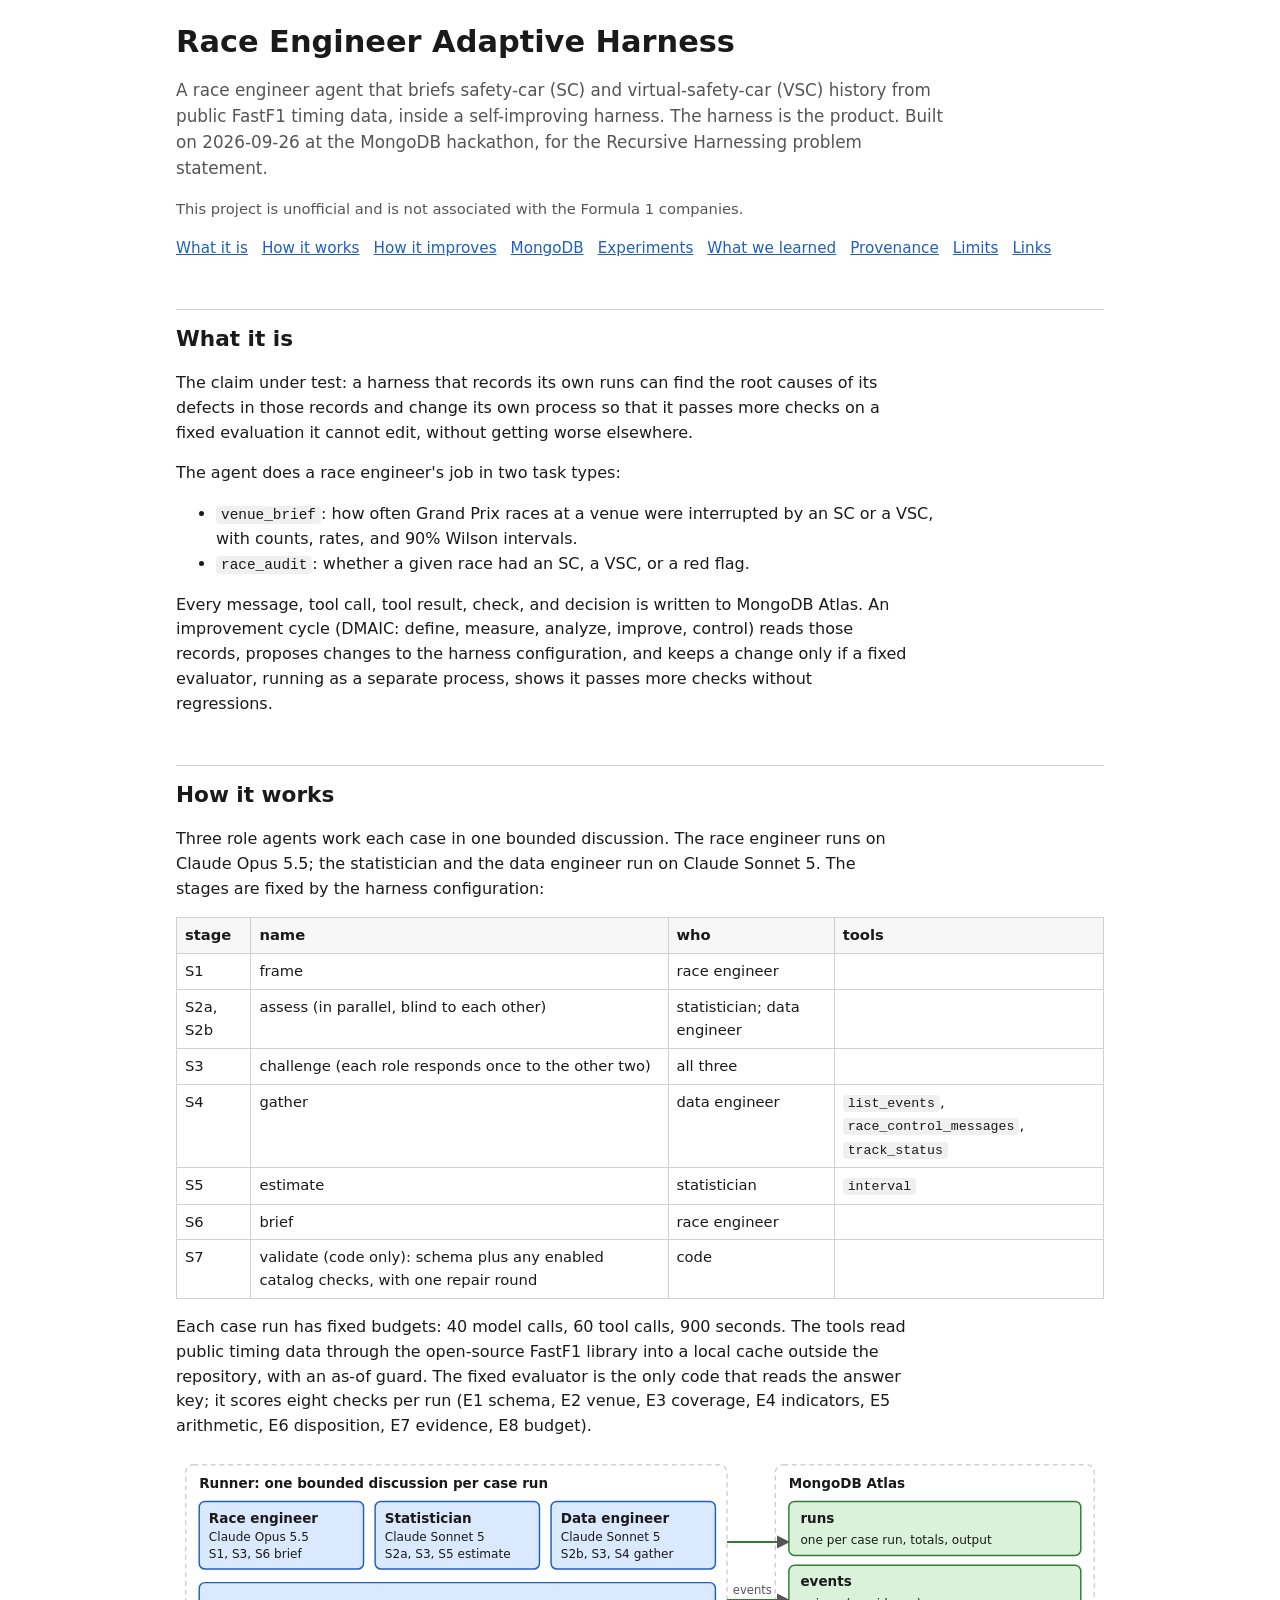
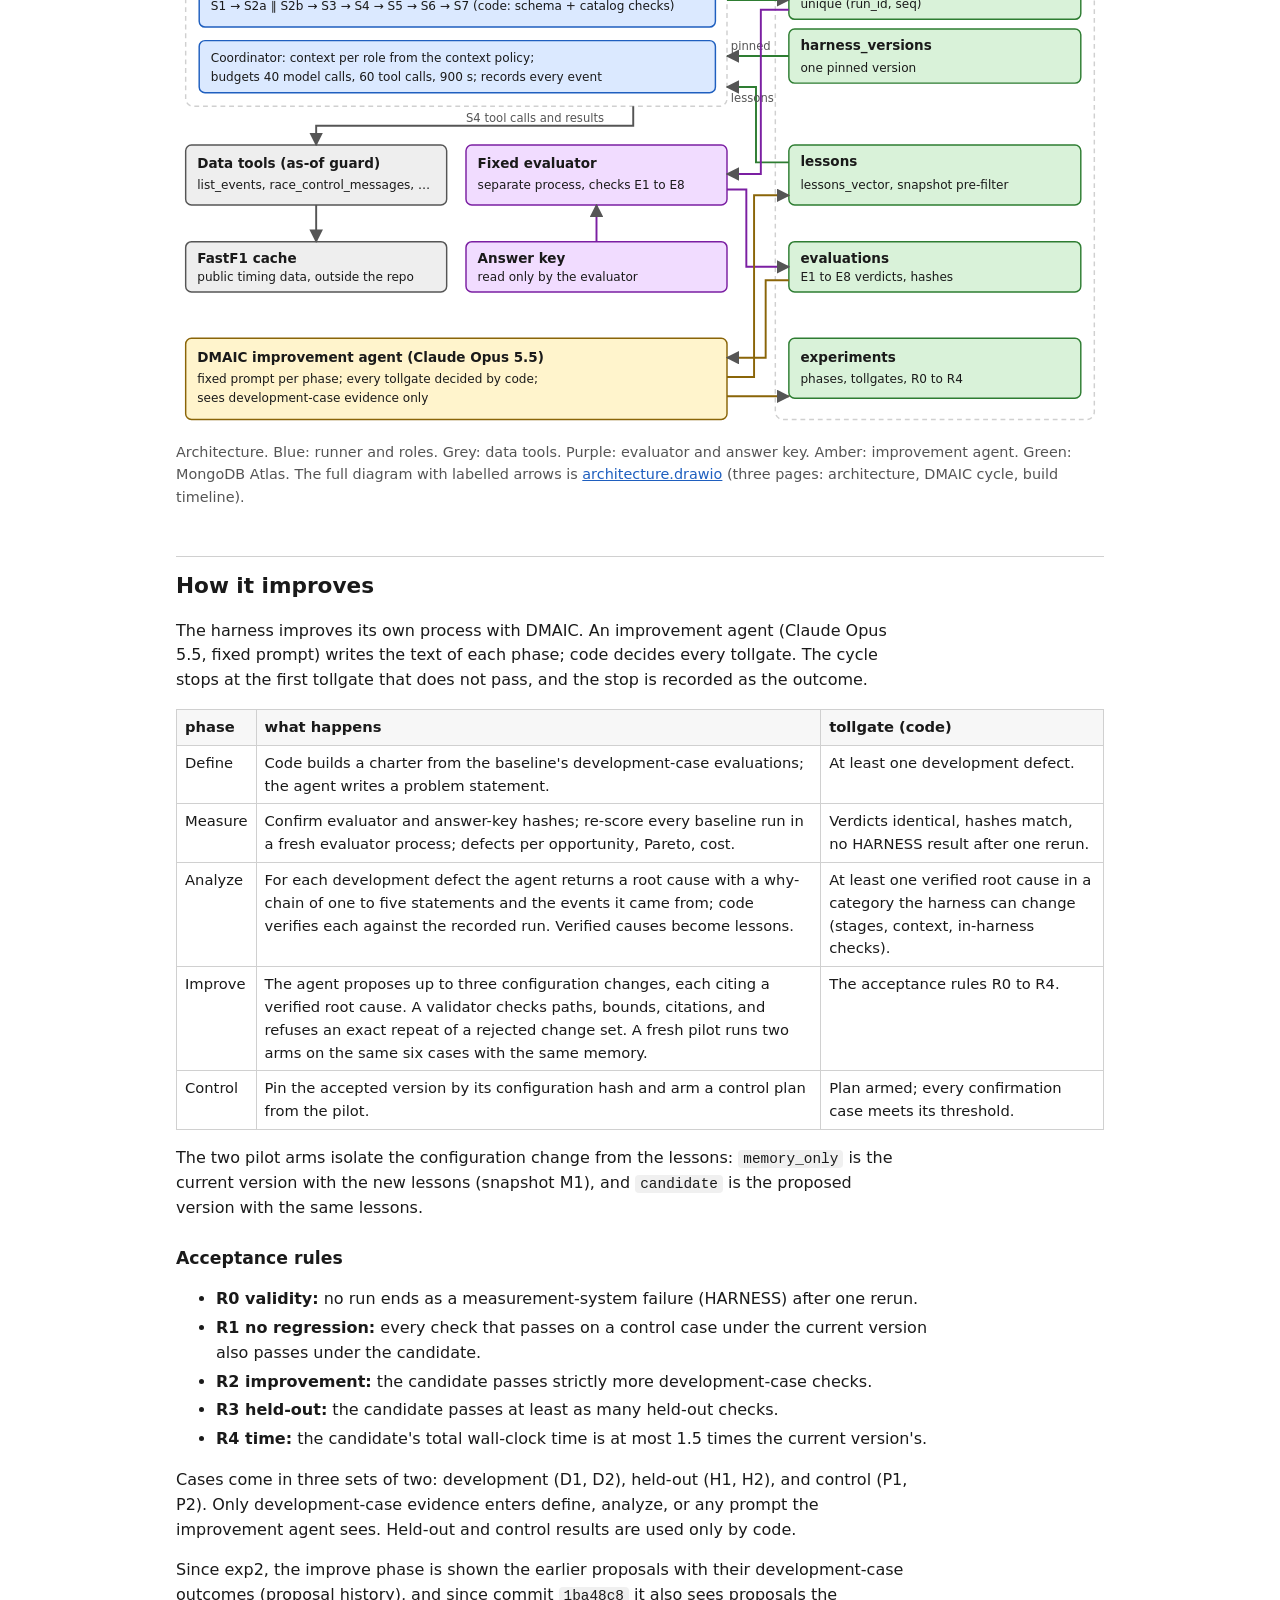
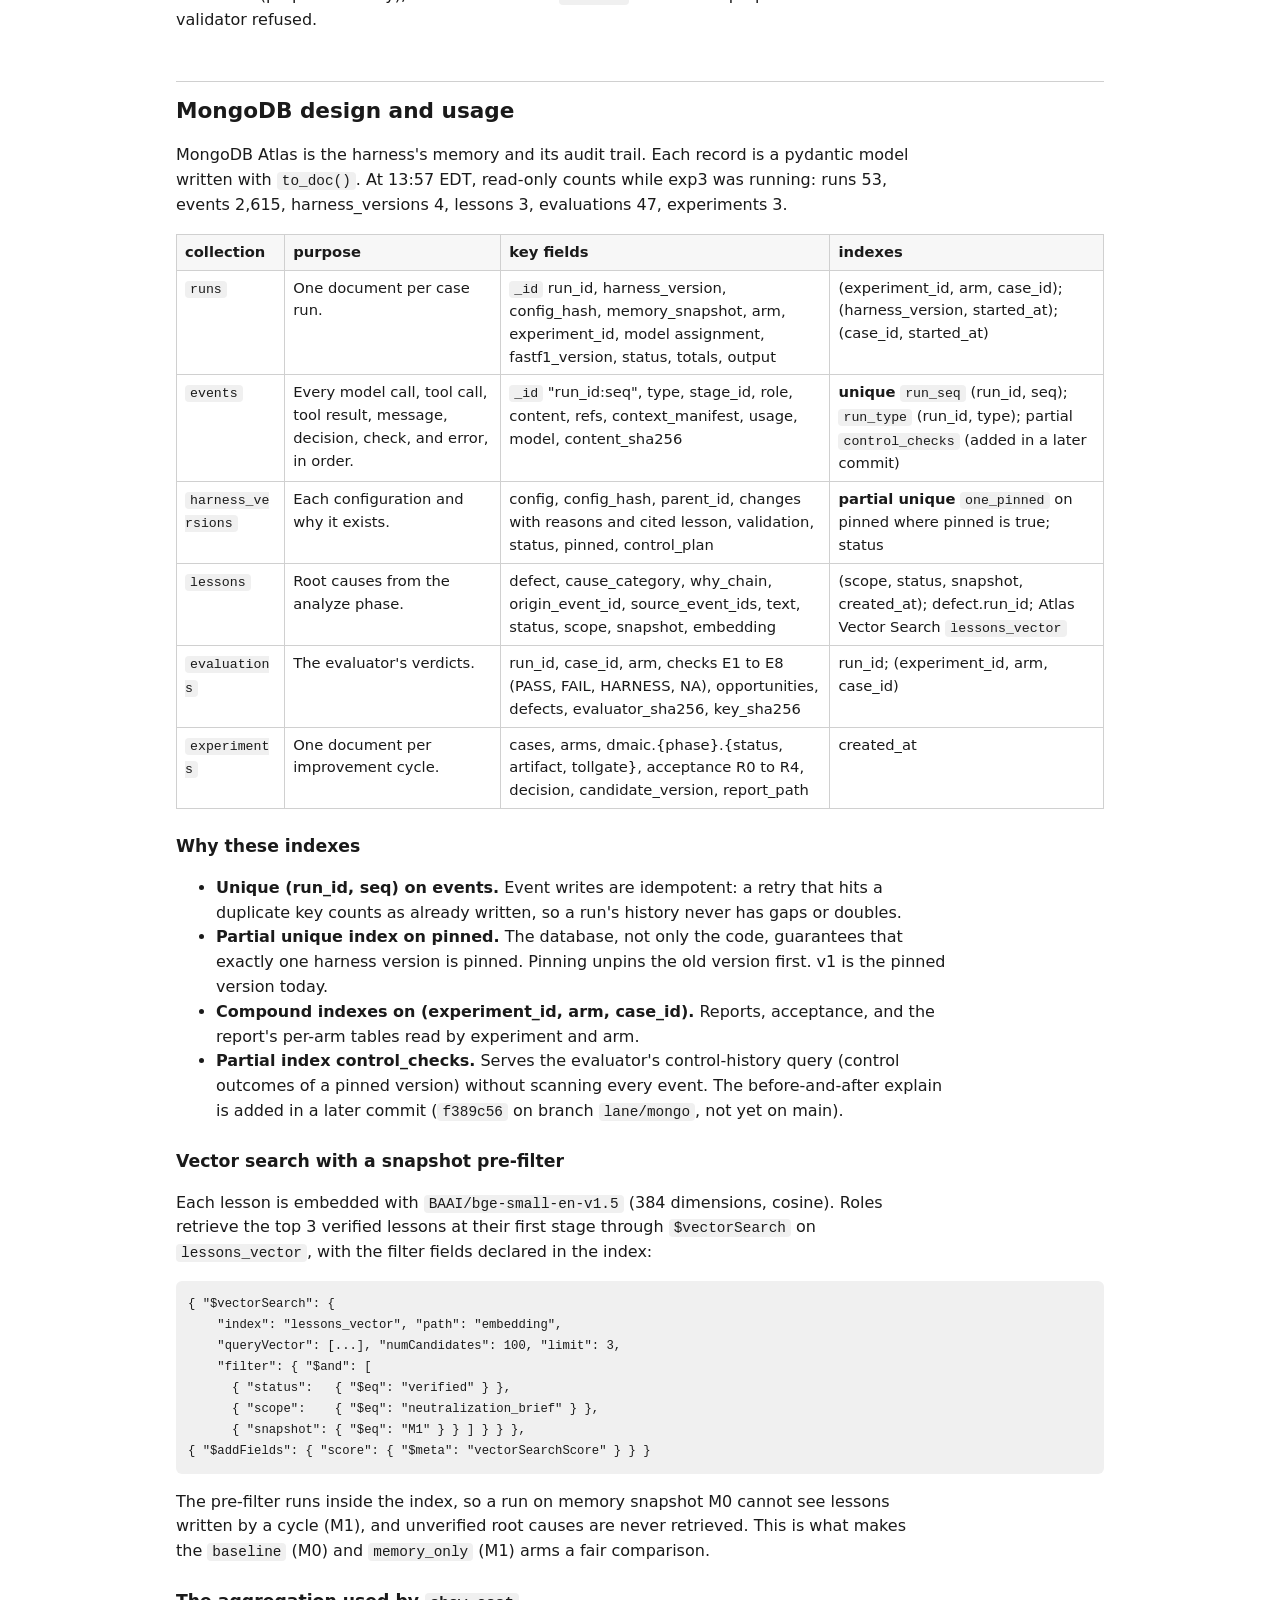
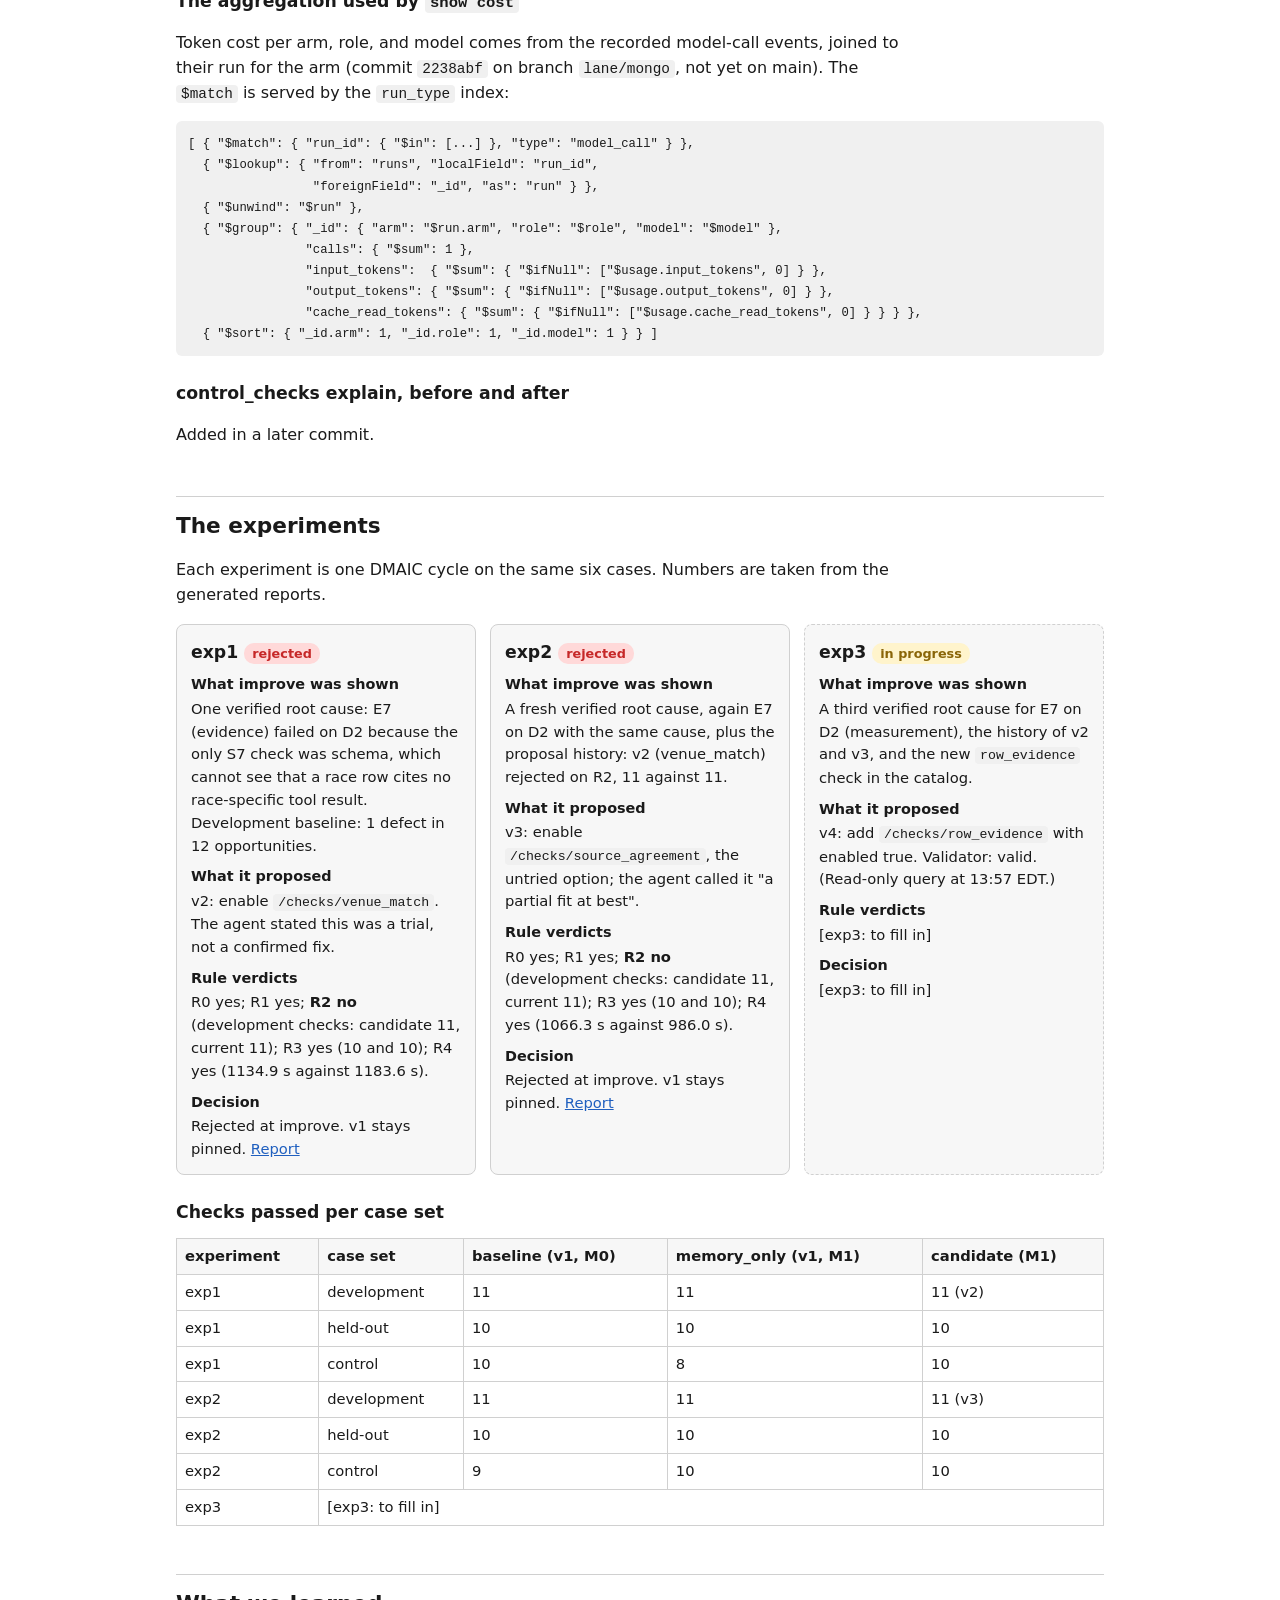
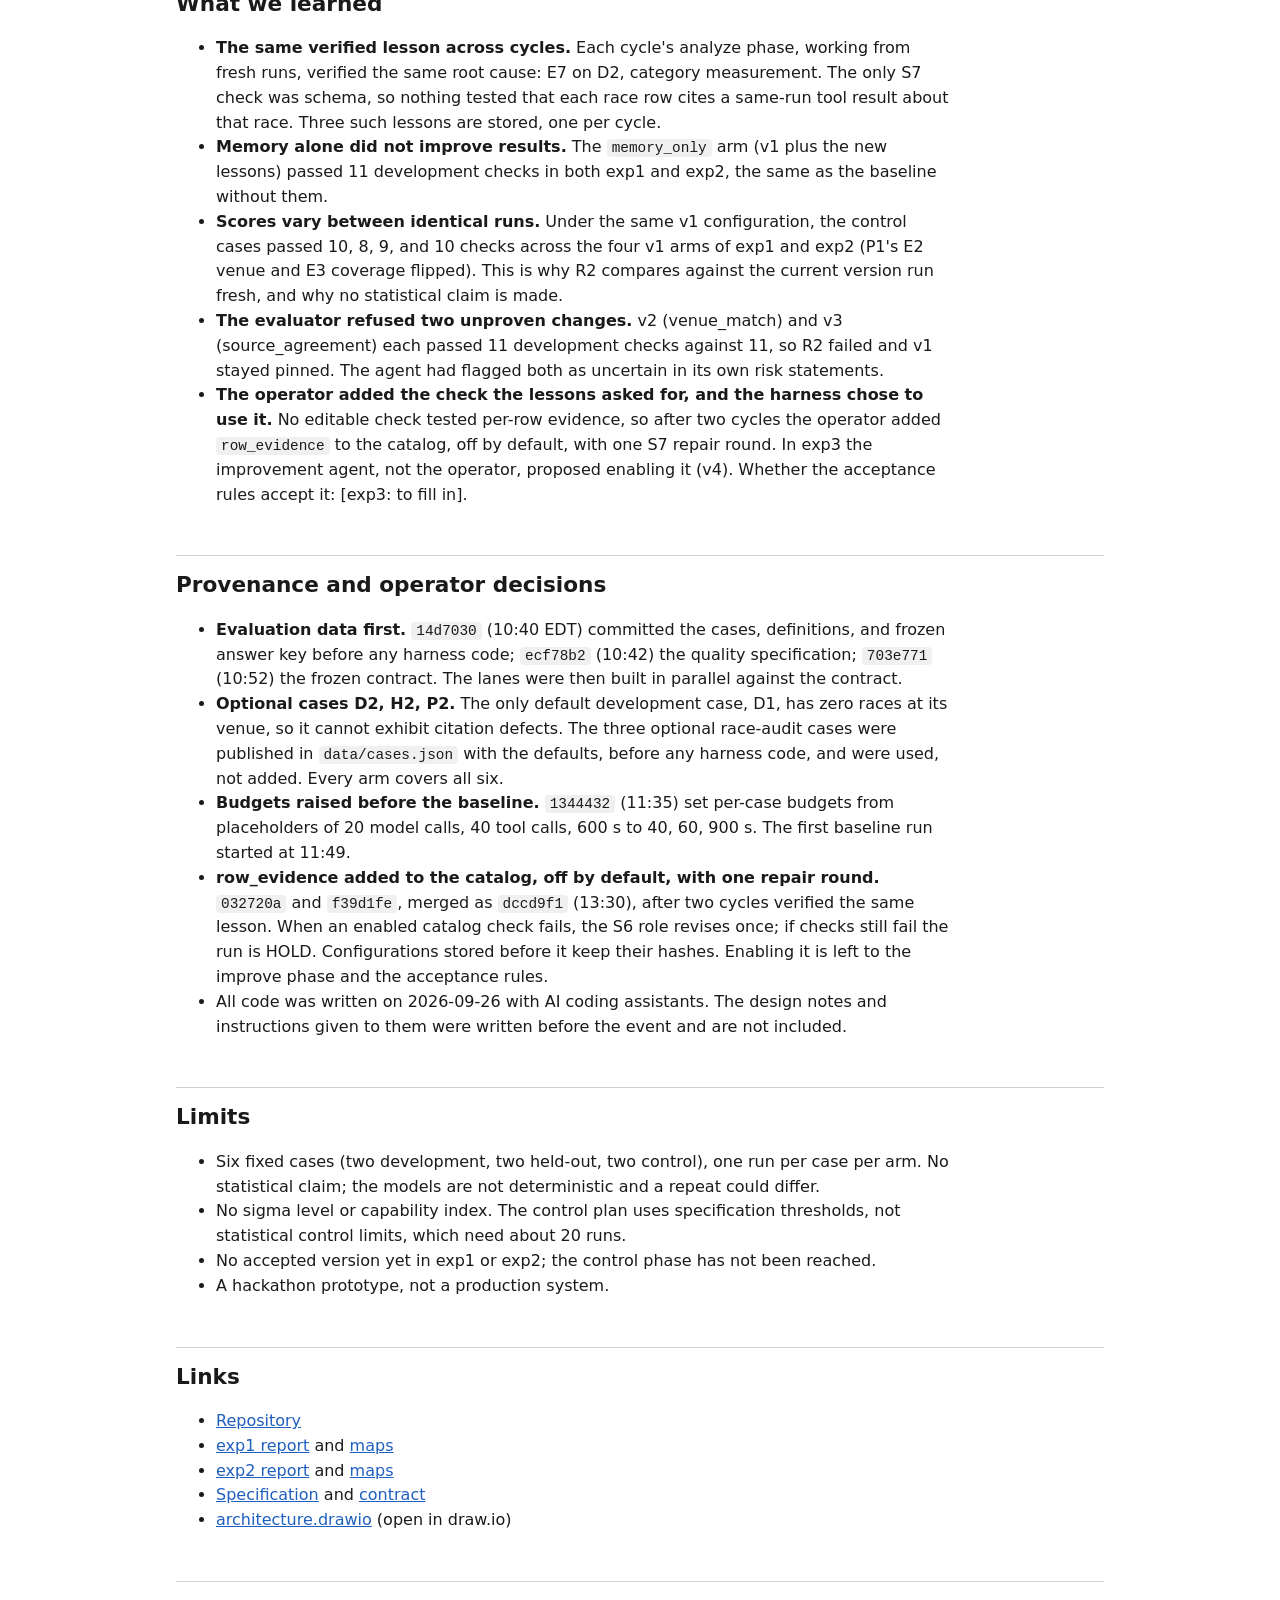
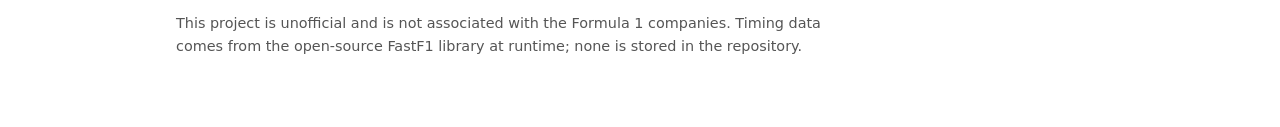
==== docs/index.html @ 889b1d9c "docs: architecture.drawio (three pages), GitHub Pages site, and how to open them Numbers on the site" ====
<!doctype html>
<html lang="en">
<head>
<meta charset="utf-8">
<meta name="viewport" content="width=device-width, initial-scale=1">
<title>Race Engineer Adaptive Harness</title>
<meta name="description" content="A race engineer agent inside a self-improving harness, with every run recorded in MongoDB Atlas. What was built on 2026-09-26.">
<style>
:root {
  --bg: #ffffff; --fg: #1a1a1a; --muted: #555555; --line: #d0d0d0; --card: #f7f7f7;
  --blue: #1f5fbf; --blue-bg: #dbe9ff; --green: #2e7d32; --green-bg: #d9f2d9;
  --purple: #7b1fa2; --purple-bg: #f1dcff; --amber: #8a6508; --amber-bg: #fff4cc;
  --red: #c62828; --red-bg: #ffd9d9; --grey-bg: #eeeeee; --code-bg: #f0f0f0;
}
@media (prefers-color-scheme: dark) {
  :root {
    --bg: #15171a; --fg: #e6e6e6; --muted: #a8a8a8; --line: #3a3d42; --card: #1e2125;
    --blue: #8fb4ff; --blue-bg: #1c2b45; --green: #7fd18a; --green-bg: #1b3320;
    --purple: #d59cf5; --purple-bg: #33203d; --amber: #f0c75e; --amber-bg: #3a3014;
    --red: #ff8a80; --red-bg: #401c1c; --grey-bg: #2a2d31; --code-bg: #24272b;
  }
}
* { box-sizing: border-box; }
body { margin: 0; background: var(--bg); color: var(--fg);
  font: 16px/1.55 system-ui, -apple-system, "Segoe UI", Roboto, sans-serif; }
main { max-width: 960px; margin: 0 auto; padding: 24px 16px 64px; }
h1 { font-size: 1.9rem; line-height: 1.2; margin: 0 0 8px; }
h2 { font-size: 1.35rem; margin: 48px 0 12px; padding-top: 12px; border-top: 1px solid var(--line); }
h3 { font-size: 1.08rem; margin: 24px 0 8px; }
p, li { max-width: 72ch; }
a { color: var(--blue); }
code { background: var(--code-bg); padding: 1px 5px; border-radius: 4px; font-size: 0.9em;
  font-family: ui-monospace, Consolas, monospace; overflow-wrap: anywhere; }
pre { background: var(--code-bg); padding: 12px; border-radius: 6px; overflow-x: auto; font-size: 0.85rem; }
pre code { background: none; padding: 0; }
.lede { color: var(--muted); font-size: 1.05rem; }
.note { font-size: 0.92rem; color: var(--muted); }
nav { display: flex; flex-wrap: wrap; gap: 6px 14px; margin: 16px 0 0; font-size: 0.95rem; }
.table-wrap { overflow-x: auto; margin: 12px 0; }
table { border-collapse: collapse; font-size: 0.92rem; min-width: 100%; }
th, td { border: 1px solid var(--line); padding: 6px 8px; text-align: left; vertical-align: top; }
th { background: var(--card); }
.cards { display: grid; grid-template-columns: repeat(auto-fit, minmax(270px, 1fr)); gap: 14px; margin: 16px 0; }
.card { background: var(--card); border: 1px solid var(--line); border-radius: 8px; padding: 14px; }
.card h3 { margin-top: 0; }
.card dl { margin: 0; }
.card dt { font-weight: 600; margin-top: 8px; font-size: 0.9rem; }
.card dd { margin: 2px 0 0; font-size: 0.92rem; }
.tag { display: inline-block; font-size: 0.8rem; font-weight: 600; padding: 1px 8px; border-radius: 10px; }
.tag.rej { background: var(--red-bg); color: var(--red); }
.tag.pend { background: var(--amber-bg); color: var(--amber); }
.placeholder { border-style: dashed; }
figure { margin: 16px 0; }
figcaption { font-size: 0.9rem; color: var(--muted); margin-top: 6px; }
svg { width: 100%; height: auto; display: block; }
svg text { fill: var(--fg); font-family: system-ui, -apple-system, "Segoe UI", sans-serif; }
svg .b { fill: var(--blue-bg); stroke: var(--blue); }
svg .g { fill: var(--green-bg); stroke: var(--green); }
svg .p { fill: var(--purple-bg); stroke: var(--purple); }
svg .a { fill: var(--amber-bg); stroke: var(--amber); }
svg .k { fill: var(--grey-bg); stroke: var(--muted); }
svg .frame { fill: none; stroke: var(--line); stroke-dasharray: 5 4; }
svg rect { stroke-width: 1.5; }
svg .ar { stroke-width: 2; fill: none; }
svg .ar.b { stroke: var(--blue); } svg .ar.g { stroke: var(--green); }
svg .ar.p { stroke: var(--purple); } svg .ar.a { stroke: var(--amber); } svg .ar.k { stroke: var(--muted); }
svg .lbl { font-size: 12px; fill: var(--muted); }
svg .t { font-size: 14px; font-weight: 600; }
svg .s { font-size: 12.5px; }
.rules li { margin: 4px 0; }
footer { margin-top: 48px; padding-top: 16px; border-top: 1px solid var(--line); font-size: 0.9rem; color: var(--muted); }
</style>
</head>
<body>
<main>

<header>
<h1>Race Engineer Adaptive Harness</h1>
<p class="lede">A race engineer agent that briefs safety-car (SC) and virtual-safety-car (VSC) history from public FastF1 timing data, inside a self-improving harness. The harness is the product. Built on 2026-09-26 at the MongoDB hackathon, for the Recursive Harnessing problem statement.</p>
<p class="note">This project is unofficial and is not associated with the Formula 1 companies.</p>
<nav>
<a href="#what">What it is</a><a href="#how">How it works</a><a href="#improve">How it improves</a>
<a href="#mongodb">MongoDB</a><a href="#experiments">Experiments</a><a href="#learned">What we learned</a>
<a href="#provenance">Provenance</a><a href="#limits">Limits</a><a href="#links">Links</a>
</nav>
</header>

<section id="what">
<h2>What it is</h2>
<p>The claim under test: a harness that records its own runs can find the root causes of its defects in those records and change its own process so that it passes more checks on a fixed evaluation it cannot edit, without getting worse elsewhere.</p>
<p>The agent does a race engineer's job in two task types:</p>
<ul>
<li><code>venue_brief</code>: how often Grand Prix races at a venue were interrupted by an SC or a VSC, with counts, rates, and 90% Wilson intervals.</li>
<li><code>race_audit</code>: whether a given race had an SC, a VSC, or a red flag.</li>
</ul>
<p>Every message, tool call, tool result, check, and decision is written to MongoDB Atlas. An improvement cycle (DMAIC: define, measure, analyze, improve, control) reads those records, proposes changes to the harness configuration, and keeps a change only if a fixed evaluator, running as a separate process, shows it passes more checks without regressions.</p>
</section>

<section id="how">
<h2>How it works</h2>
<p>Three role agents work each case in one bounded discussion. The race engineer runs on Claude Opus 5.5; the statistician and the data engineer run on Claude Sonnet 5. The stages are fixed by the harness configuration:</p>
<div class="table-wrap"><table>
<tr><th>stage</th><th>name</th><th>who</th><th>tools</th></tr>
<tr><td>S1</td><td>frame</td><td>race engineer</td><td></td></tr>
<tr><td>S2a, S2b</td><td>assess (in parallel, blind to each other)</td><td>statistician; data engineer</td><td></td></tr>
<tr><td>S3</td><td>challenge (each role responds once to the other two)</td><td>all three</td><td></td></tr>
<tr><td>S4</td><td>gather</td><td>data engineer</td><td><code>list_events</code>, <code>race_control_messages</code>, <code>track_status</code></td></tr>
<tr><td>S5</td><td>estimate</td><td>statistician</td><td><code>interval</code></td></tr>
<tr><td>S6</td><td>brief</td><td>race engineer</td><td></td></tr>
<tr><td>S7</td><td>validate (code only): schema plus any enabled catalog checks, with one repair round</td><td>code</td><td></td></tr>
</table></div>
<p>Each case run has fixed budgets: 40 model calls, 60 tool calls, 900 seconds. The tools read public timing data through the open-source FastF1 library into a local cache outside the repository, with an as-of guard. The fixed evaluator is the only code that reads the answer key; it scores eight checks per run (E1 schema, E2 venue, E3 coverage, E4 indicators, E5 arithmetic, E6 disposition, E7 evidence, E8 budget).</p>

<figure>
<svg viewBox="0 0 960 600" role="img" aria-labelledby="arch-title arch-desc">
<title id="arch-title">Architecture</title>
<desc id="arch-desc">The runner holds three roles and stages S1 to S7. The data engineer calls data tools over the FastF1 cache. The runner writes runs and events to MongoDB Atlas and reads the pinned configuration and verified lessons from it. The evaluator, a separate process, alone reads the answer key, reads outputs and events, and writes evaluations. The DMAIC improvement agent reads development-case evaluations and writes lessons, harness versions, and experiments.</desc>
<defs>
<marker id="ah" viewBox="0 0 10 10" refX="9" refY="5" markerWidth="7" markerHeight="7" orient="auto-start-reverse"><path d="M0,0 L10,5 L0,10 z" style="fill: var(--muted)"/></marker>
</defs>
<rect class="frame" x="10" y="10" width="560" height="250" rx="8"/>
<text class="t" x="24" y="34">Runner: one bounded discussion per case run</text>
<rect class="b" x="24" y="48" width="170" height="70" rx="6"/>
<text class="t" x="34" y="70">Race engineer</text><text class="s" x="34" y="89">Claude Opus 5.5</text><text class="s" x="34" y="107">S1, S3, S6 brief</text>
<rect class="b" x="206" y="48" width="170" height="70" rx="6"/>
<text class="t" x="216" y="70">Statistician</text><text class="s" x="216" y="89">Claude Sonnet 5</text><text class="s" x="216" y="107">S2a, S3, S5 estimate</text>
<rect class="b" x="388" y="48" width="170" height="70" rx="6"/>
<text class="t" x="398" y="70">Data engineer</text><text class="s" x="398" y="89">Claude Sonnet 5</text><text class="s" x="398" y="107">S2b, S3, S4 gather</text>
<rect class="b" x="24" y="132" width="534" height="46" rx="6"/>
<text class="s" x="36" y="160">S1 → S2a ∥ S2b → S3 → S4 → S5 → S6 → S7 (code: schema + catalog checks)</text>
<rect class="b" x="24" y="192" width="534" height="54" rx="6"/>
<text class="s" x="36" y="214">Coordinator: context per role from the context policy;</text>
<text class="s" x="36" y="234">budgets 40 model calls, 60 tool calls, 900 s; records every event</text>

<rect class="k" x="10" y="300" width="270" height="62" rx="6"/>
<text class="t" x="22" y="324">Data tools (as-of guard)</text><text class="s" x="22" y="346">list_events, race_control_messages, …</text>
<rect class="k" x="10" y="400" width="270" height="52" rx="6"/>
<text class="t" x="22" y="422">FastF1 cache</text><text class="s" x="22" y="441">public timing data, outside the repo</text>
<path class="ar k" d="M473 260 V280 H145 V300" marker-end="url(#ah)"/>
<text class="lbl" x="300" y="276">S4 tool calls and results</text>
<path class="ar k" d="M145 362 V400" marker-end="url(#ah)"/>

<rect class="p" x="300" y="300" width="270" height="62" rx="6"/>
<text class="t" x="312" y="324">Fixed evaluator</text><text class="s" x="312" y="346">separate process, checks E1 to E8</text>
<rect class="p" x="300" y="400" width="270" height="52" rx="6"/>
<text class="t" x="312" y="422">Answer key</text><text class="s" x="312" y="441">read only by the evaluator</text>
<path class="ar p" d="M435 400 V362" marker-end="url(#ah)"/>

<rect class="a" x="10" y="500" width="560" height="84" rx="6"/>
<text class="t" x="22" y="524">DMAIC improvement agent (Claude Opus 5.5)</text>
<text class="s" x="22" y="546">fixed prompt per phase; every tollgate decided by code;</text>
<text class="s" x="22" y="566">sees development-case evidence only</text>

<rect class="frame" x="620" y="10" width="330" height="574" rx="8"/>
<text class="t" x="634" y="34">MongoDB Atlas</text>
<rect class="g" x="634" y="48" width="302" height="56" rx="6"/><text class="t" x="646" y="70">runs</text><text class="s" x="646" y="92">one per case run, totals, output</text>
<rect class="g" x="634" y="114" width="302" height="56" rx="6"/><text class="t" x="646" y="136">events</text><text class="s" x="646" y="158">unique (run_id, seq)</text>
<rect class="g" x="634" y="180" width="302" height="56" rx="6"/><text class="t" x="646" y="202">harness_versions</text><text class="s" x="646" y="224">one pinned version</text>
<rect class="g" x="634" y="300" width="302" height="62" rx="6"/><text class="t" x="646" y="322">lessons</text><text class="s" x="646" y="346">lessons_vector, snapshot pre-filter</text>
<rect class="g" x="634" y="400" width="302" height="52" rx="6"/><text class="t" x="646" y="422">evaluations</text><text class="s" x="646" y="441">E1 to E8 verdicts, hashes</text>
<rect class="g" x="634" y="500" width="302" height="62" rx="6"/><text class="t" x="646" y="524">experiments</text><text class="s" x="646" y="546">phases, tollgates, R0 to R4</text>

<path class="ar g" d="M570 90 H634" marker-end="url(#ah)"/>
<path class="ar g" d="M570 150 H634" marker-end="url(#ah)"/>
<text class="lbl" x="576" y="144">events</text>
<path class="ar g" d="M634 208 H570" marker-end="url(#ah)"/>
<text class="lbl" x="574" y="202">pinned</text>
<path class="ar g" d="M634 318 H600 V240 H570" marker-end="url(#ah)"/>
<text class="lbl" x="574" y="256">lessons</text>
<path class="ar p" d="M634 160 H605 V330 H570" marker-end="url(#ah)"/>
<path class="ar p" d="M570 346 H590 V426 H634" marker-end="url(#ah)"/>
<path class="ar a" d="M634 440 H610 V520 H570" marker-end="url(#ah)"/>
<path class="ar a" d="M570 560 H634" marker-end="url(#ah)"/>
<path class="ar a" d="M570 540 H598 V352 H634" marker-end="url(#ah)"/>
</svg>
<figcaption>Architecture. Blue: runner and roles. Grey: data tools. Purple: evaluator and answer key. Amber: improvement agent. Green: MongoDB Atlas. The full diagram with labelled arrows is <a href="architecture.drawio">architecture.drawio</a> (three pages: architecture, DMAIC cycle, build timeline).</figcaption>
</figure>
</section>

<section id="improve">
<h2>How it improves</h2>
<p>The harness improves its own process with DMAIC. An improvement agent (Claude Opus 5.5, fixed prompt) writes the text of each phase; code decides every tollgate. The cycle stops at the first tollgate that does not pass, and the stop is recorded as the outcome.</p>
<div class="table-wrap"><table>
<tr><th>phase</th><th>what happens</th><th>tollgate (code)</th></tr>
<tr><td>Define</td><td>Code builds a charter from the baseline's development-case evaluations; the agent writes a problem statement.</td><td>At least one development defect.</td></tr>
<tr><td>Measure</td><td>Confirm evaluator and answer-key hashes; re-score every baseline run in a fresh evaluator process; defects per opportunity, Pareto, cost.</td><td>Verdicts identical, hashes match, no HARNESS result after one rerun.</td></tr>
<tr><td>Analyze</td><td>For each development defect the agent returns a root cause with a why-chain of one to five statements and the events it came from; code verifies each against the recorded run. Verified causes become lessons.</td><td>At least one verified root cause in a category the harness can change (stages, context, in-harness checks).</td></tr>
<tr><td>Improve</td><td>The agent proposes up to three configuration changes, each citing a verified root cause. A validator checks paths, bounds, citations, and refuses an exact repeat of a rejected change set. A fresh pilot runs two arms on the same six cases with the same memory.</td><td>The acceptance rules R0 to R4.</td></tr>
<tr><td>Control</td><td>Pin the accepted version by its configuration hash and arm a control plan from the pilot.</td><td>Plan armed; every confirmation case meets its threshold.</td></tr>
</table></div>
<p>The two pilot arms isolate the configuration change from the lessons: <code>memory_only</code> is the current version with the new lessons (snapshot M1), and <code>candidate</code> is the proposed version with the same lessons.</p>
<h3>Acceptance rules</h3>
<ul class="rules">
<li><b>R0 validity:</b> no run ends as a measurement-system failure (HARNESS) after one rerun.</li>
<li><b>R1 no regression:</b> every check that passes on a control case under the current version also passes under the candidate.</li>
<li><b>R2 improvement:</b> the candidate passes strictly more development-case checks.</li>
<li><b>R3 held-out:</b> the candidate passes at least as many held-out checks.</li>
<li><b>R4 time:</b> the candidate's total wall-clock time is at most 1.5 times the current version's.</li>
</ul>
<p>Cases come in three sets of two: development (D1, D2), held-out (H1, H2), and control (P1, P2). Only development-case evidence enters define, analyze, or any prompt the improvement agent sees. Held-out and control results are used only by code.</p>
<p>Since exp2, the improve phase is shown the earlier proposals with their development-case outcomes (proposal history), and since commit <code>1ba48c8</code> it also sees proposals the validator refused.</p>
</section>

<section id="mongodb">
<h2>MongoDB design and usage</h2>
<p>MongoDB Atlas is the harness's memory and its audit trail. Each record is a pydantic model written with <code>to_doc()</code>. At 13:57 EDT, read-only counts while exp3 was running: runs 53, events 2,615, harness_versions 4, lessons 3, evaluations 47, experiments 3.</p>
<div class="table-wrap"><table>
<tr><th>collection</th><th>purpose</th><th>key fields</th><th>indexes</th></tr>
<tr><td><code>runs</code></td><td>One document per case run.</td><td><code>_id</code> run_id, harness_version, config_hash, memory_snapshot, arm, experiment_id, model assignment, fastf1_version, status, totals, output</td><td>(experiment_id, arm, case_id); (harness_version, started_at); (case_id, started_at)</td></tr>
<tr><td><code>events</code></td><td>Every model call, tool call, tool result, message, decision, check, and error, in order.</td><td><code>_id</code> "run_id:seq", type, stage_id, role, content, refs, context_manifest, usage, model, content_sha256</td><td><b>unique</b> <code>run_seq</code> (run_id, seq); <code>run_type</code> (run_id, type); partial <code>control_checks</code> (added in a later commit)</td></tr>
<tr><td><code>harness_versions</code></td><td>Each configuration and why it exists.</td><td>config, config_hash, parent_id, changes with reasons and cited lesson, validation, status, pinned, control_plan</td><td><b>partial unique</b> <code>one_pinned</code> on pinned where pinned is true; status</td></tr>
<tr><td><code>lessons</code></td><td>Root causes from the analyze phase.</td><td>defect, cause_category, why_chain, origin_event_id, source_event_ids, text, status, scope, snapshot, embedding</td><td>(scope, status, snapshot, created_at); defect.run_id; Atlas Vector Search <code>lessons_vector</code></td></tr>
<tr><td><code>evaluations</code></td><td>The evaluator's verdicts.</td><td>run_id, case_id, arm, checks E1 to E8 (PASS, FAIL, HARNESS, NA), opportunities, defects, evaluator_sha256, key_sha256</td><td>run_id; (experiment_id, arm, case_id)</td></tr>
<tr><td><code>experiments</code></td><td>One document per improvement cycle.</td><td>cases, arms, dmaic.{phase}.{status, artifact, tollgate}, acceptance R0 to R4, decision, candidate_version, report_path</td><td>created_at</td></tr>
</table></div>

<h3>Why these indexes</h3>
<ul>
<li><b>Unique (run_id, seq) on events.</b> Event writes are idempotent: a retry that hits a duplicate key counts as already written, so a run's history never has gaps or doubles.</li>
<li><b>Partial unique index on pinned.</b> The database, not only the code, guarantees that exactly one harness version is pinned. Pinning unpins the old version first. v1 is the pinned version today.</li>
<li><b>Compound indexes on (experiment_id, arm, case_id).</b> Reports, acceptance, and the report's per-arm tables read by experiment and arm.</li>
<li><b>Partial index control_checks.</b> Serves the evaluator's control-history query (control outcomes of a pinned version) without scanning every event. The before-and-after explain is added in a later commit (<code>f389c56</code> on branch <code>lane/mongo</code>, not yet on main).</li>
</ul>

<h3>Vector search with a snapshot pre-filter</h3>
<p>Each lesson is embedded with <code>BAAI/bge-small-en-v1.5</code> (384 dimensions, cosine). Roles retrieve the top 3 verified lessons at their first stage through <code>$vectorSearch</code> on <code>lessons_vector</code>, with the filter fields declared in the index:</p>
<pre><code>{ "$vectorSearch": {
    "index": "lessons_vector", "path": "embedding",
    "queryVector": [...], "numCandidates": 100, "limit": 3,
    "filter": { "$and": [
      { "status":   { "$eq": "verified" } },
      { "scope":    { "$eq": "neutralization_brief" } },
      { "snapshot": { "$eq": "M1" } } ] } } },
{ "$addFields": { "score": { "$meta": "vectorSearchScore" } } }</code></pre>
<p>The pre-filter runs inside the index, so a run on memory snapshot M0 cannot see lessons written by a cycle (M1), and unverified root causes are never retrieved. This is what makes the <code>baseline</code> (M0) and <code>memory_only</code> (M1) arms a fair comparison.</p>

<h3>The aggregation used by <code>show cost</code></h3>
<p>Token cost per arm, role, and model comes from the recorded model-call events, joined to their run for the arm (commit <code>2238abf</code> on branch <code>lane/mongo</code>, not yet on main). The <code>$match</code> is served by the <code>run_type</code> index:</p>
<pre><code>[ { "$match": { "run_id": { "$in": [...] }, "type": "model_call" } },
  { "$lookup": { "from": "runs", "localField": "run_id",
                 "foreignField": "_id", "as": "run" } },
  { "$unwind": "$run" },
  { "$group": { "_id": { "arm": "$run.arm", "role": "$role", "model": "$model" },
                "calls": { "$sum": 1 },
                "input_tokens":  { "$sum": { "$ifNull": ["$usage.input_tokens", 0] } },
                "output_tokens": { "$sum": { "$ifNull": ["$usage.output_tokens", 0] } },
                "cache_read_tokens": { "$sum": { "$ifNull": ["$usage.cache_read_tokens", 0] } } } },
  { "$sort": { "_id.arm": 1, "_id.role": 1, "_id.model": 1 } } ]</code></pre>

<h3>control_checks explain, before and after</h3>
<p>Added in a later commit.</p>
</section>

<section id="experiments">
<h2>The experiments</h2>
<p>Each experiment is one DMAIC cycle on the same six cases. Numbers are taken from the generated reports.</p>
<div class="cards">
<article class="card">
<h3>exp1 <span class="tag rej">rejected</span></h3>
<dl>
<dt>What improve was shown</dt>
<dd>One verified root cause: E7 (evidence) failed on D2 because the only S7 check was schema, which cannot see that a race row cites no race-specific tool result. Development baseline: 1 defect in 12 opportunities.</dd>
<dt>What it proposed</dt>
<dd>v2: enable <code>/checks/venue_match</code>. The agent stated this was a trial, not a confirmed fix.</dd>
<dt>Rule verdicts</dt>
<dd>R0 yes; R1 yes; <b>R2 no</b> (development checks: candidate 11, current 11); R3 yes (10 and 10); R4 yes (1134.9 s against 1183.6 s).</dd>
<dt>Decision</dt>
<dd>Rejected at improve. v1 stays pinned. <a href="https://github.com/TallGibbs/race-engineer-adaptive-harness/blob/main/reports/exp1.md">Report</a></dd>
</dl>
</article>
<article class="card">
<h3>exp2 <span class="tag rej">rejected</span></h3>
<dl>
<dt>What improve was shown</dt>
<dd>A fresh verified root cause, again E7 on D2 with the same cause, plus the proposal history: v2 (venue_match) rejected on R2, 11 against 11.</dd>
<dt>What it proposed</dt>
<dd>v3: enable <code>/checks/source_agreement</code>, the untried option; the agent called it "a partial fit at best".</dd>
<dt>Rule verdicts</dt>
<dd>R0 yes; R1 yes; <b>R2 no</b> (development checks: candidate 11, current 11); R3 yes (10 and 10); R4 yes (1066.3 s against 986.0 s).</dd>
<dt>Decision</dt>
<dd>Rejected at improve. v1 stays pinned. <a href="https://github.com/TallGibbs/race-engineer-adaptive-harness/blob/main/reports/exp2.md">Report</a></dd>
</dl>
</article>
<article class="card placeholder">
<h3>exp3 <span class="tag pend">in progress</span></h3>
<dl>
<dt>What improve was shown</dt>
<dd>A third verified root cause for E7 on D2 (measurement), the history of v2 and v3, and the new <code>row_evidence</code> check in the catalog.</dd>
<dt>What it proposed</dt>
<dd>v4: add <code>/checks/row_evidence</code> with enabled true. Validator: valid. (Read-only query at 13:57 EDT.)</dd>
<dt>Rule verdicts</dt>
<dd>[exp3: to fill in]</dd>
<dt>Decision</dt>
<dd>[exp3: to fill in]</dd>
</dl>
</article>
</div>

<h3>Checks passed per case set</h3>
<div class="table-wrap"><table>
<tr><th>experiment</th><th>case set</th><th>baseline (v1, M0)</th><th>memory_only (v1, M1)</th><th>candidate (M1)</th></tr>
<tr><td>exp1</td><td>development</td><td>11</td><td>11</td><td>11 (v2)</td></tr>
<tr><td>exp1</td><td>held-out</td><td>10</td><td>10</td><td>10</td></tr>
<tr><td>exp1</td><td>control</td><td>10</td><td>8</td><td>10</td></tr>
<tr><td>exp2</td><td>development</td><td>11</td><td>11</td><td>11 (v3)</td></tr>
<tr><td>exp2</td><td>held-out</td><td>10</td><td>10</td><td>10</td></tr>
<tr><td>exp2</td><td>control</td><td>9</td><td>10</td><td>10</td></tr>
<tr><td>exp3</td><td colspan="4">[exp3: to fill in]</td></tr>
</table></div>
</section>

<section id="learned">
<h2>What we learned</h2>
<ul>
<li><b>The same verified lesson across cycles.</b> Each cycle's analyze phase, working from fresh runs, verified the same root cause: E7 on D2, category measurement. The only S7 check was schema, so nothing tested that each race row cites a same-run tool result about that race. Three such lessons are stored, one per cycle.</li>
<li><b>Memory alone did not improve results.</b> The <code>memory_only</code> arm (v1 plus the new lessons) passed 11 development checks in both exp1 and exp2, the same as the baseline without them.</li>
<li><b>Scores vary between identical runs.</b> Under the same v1 configuration, the control cases passed 10, 8, 9, and 10 checks across the four v1 arms of exp1 and exp2 (P1's E2 venue and E3 coverage flipped). This is why R2 compares against the current version run fresh, and why no statistical claim is made.</li>
<li><b>The evaluator refused two unproven changes.</b> v2 (venue_match) and v3 (source_agreement) each passed 11 development checks against 11, so R2 failed and v1 stayed pinned. The agent had flagged both as uncertain in its own risk statements.</li>
<li><b>The operator added the check the lessons asked for, and the harness chose to use it.</b> No editable check tested per-row evidence, so after two cycles the operator added <code>row_evidence</code> to the catalog, off by default, with one S7 repair round. In exp3 the improvement agent, not the operator, proposed enabling it (v4). Whether the acceptance rules accept it: [exp3: to fill in].</li>
</ul>
</section>

<section id="provenance">
<h2>Provenance and operator decisions</h2>
<ul>
<li><b>Evaluation data first.</b> <code>14d7030</code> (10:40 EDT) committed the cases, definitions, and frozen answer key before any harness code; <code>ecf78b2</code> (10:42) the quality specification; <code>703e771</code> (10:52) the frozen contract. The lanes were then built in parallel against the contract.</li>
<li><b>Optional cases D2, H2, P2.</b> The only default development case, D1, has zero races at its venue, so it cannot exhibit citation defects. The three optional race-audit cases were published in <code>data/cases.json</code> with the defaults, before any harness code, and were used, not added. Every arm covers all six.</li>
<li><b>Budgets raised before the baseline.</b> <code>1344432</code> (11:35) set per-case budgets from placeholders of 20 model calls, 40 tool calls, 600 s to 40, 60, 900 s. The first baseline run started at 11:49.</li>
<li><b>row_evidence added to the catalog, off by default, with one repair round.</b> <code>032720a</code> and <code>f39d1fe</code>, merged as <code>dccd9f1</code> (13:30), after two cycles verified the same lesson. When an enabled catalog check fails, the S6 role revises once; if checks still fail the run is HOLD. Configurations stored before it keep their hashes. Enabling it is left to the improve phase and the acceptance rules.</li>
<li>All code was written on 2026-09-26 with AI coding assistants. The design notes and instructions given to them were written before the event and are not included.</li>
</ul>
</section>

<section id="limits">
<h2>Limits</h2>
<ul>
<li>Six fixed cases (two development, two held-out, two control), one run per case per arm. No statistical claim; the models are not deterministic and a repeat could differ.</li>
<li>No sigma level or capability index. The control plan uses specification thresholds, not statistical control limits, which need about 20 runs.</li>
<li>No accepted version yet in exp1 or exp2; the control phase has not been reached.</li>
<li>A hackathon prototype, not a production system.</li>
</ul>
</section>

<section id="links">
<h2>Links</h2>
<ul>
<li><a href="https://github.com/TallGibbs/race-engineer-adaptive-harness">Repository</a></li>
<li><a href="https://github.com/TallGibbs/race-engineer-adaptive-harness/blob/main/reports/exp1.md">exp1 report</a> and <a href="https://github.com/TallGibbs/race-engineer-adaptive-harness/blob/main/reports/maps.md">maps</a></li>
<li><a href="https://github.com/TallGibbs/race-engineer-adaptive-harness/blob/main/reports/exp2.md">exp2 report</a> and <a href="https://github.com/TallGibbs/race-engineer-adaptive-harness/blob/main/reports/maps_exp2.md">maps</a></li>
<li><a href="https://github.com/TallGibbs/race-engineer-adaptive-harness/blob/main/SPECIFICATION.md">Specification</a> and <a href="https://github.com/TallGibbs/race-engineer-adaptive-harness/blob/main/CONTRACT.md">contract</a></li>
<li><a href="architecture.drawio">architecture.drawio</a> (open in draw.io)</li>
</ul>
</section>

<footer>
<p>This project is unofficial and is not associated with the Formula 1 companies. Timing data comes from the open-source FastF1 library at runtime; none is stored in the repository.</p>
</footer>
</main>
<!--
NUMBERS AND SOURCES (every number on this page)
Build date 2026-09-26; times EDT ............ git log (commit dates, -0400)
3 roles; Opus 5.5 / Sonnet 5 per role ........ reports/exp1.md "Split by the model that answered" (claude-opus-5-5, claude-sonnet-5); README.md
Stages S1 to S7 ............................. CONTRACT.md section A
Budgets 40 model calls, 60 tool calls, 900 s  CONTRACT.md section A; commit 1344432
Placeholder budgets 20, 40, 600 s ........... git show 1344432 (configs/v1.json diff and message)
8 checks E1 to E8 ........................... SPECIFICATION.md
90% Wilson interval ("wilson_90") ........... CONTRACT.md section D
Up to 3 changes (change_cap 3) .............. CONTRACT.md sections A and J
R4 1.5 times ................................ SPECIFICATION.md
Why-chain 1 to 5 statements ................. CONTRACT.md section J
6 cases, 2 per set .......................... README.md; reports/exp1.md
Top 3 lessons (k 3) ......................... CONTRACT.md section A (context_policy lessons k 3)
384 dimensions, BAAI/bge-small-en-v1.5 ...... adaptive_harness/store/embeddings.py
numCandidates 100 (max(100, 20*k)), limit 3 . adaptive_harness/store/mongo.py vector_search_pipeline
Collection counts runs 53, events 2,615, harness_versions 4, lessons 3, evaluations 47, experiments 3
  ........................................... read-only count_documents, 2026-09-26 13:57 EDT
3 lessons, all E7 on D2, measurement ........ read-only find on lessons (ids lesson:exp1/2/3:...:E7); exp3 cause_category from same query
exp3 improve history [v2, v3] ... read-only find on experiments exp3 dmaic.improve.artifact.history, 13:58 EDT
v4 change add /checks/row_evidence enabled true, validation valid, status candidate
  ........................................... read-only find on harness_versions, 13:57 EDT
exp1: 1 defect in 12 dev opportunities ...... reports/exp1.md Define charter
exp1: R2 candidate 11 vs current 11; R3 10 vs 10; R4 1134.9 vs 1183.6 s ... reports/exp1.md Acceptance rules
exp1 checks passed per set 11/11/11, 10/10/10, 10/8/10 ... reports/exp1.md "Checks passed per case set"
exp2: R2 11 vs 11; R3 10 vs 10; R4 1066.3 vs 986.0 s ... reports/exp2.md Acceptance rules
exp2 checks passed per set 11/11/11, 10/10/10, 9/10/10 ... reports/exp2.md "Checks passed per case set"
Control checks 10, 8, 9, 10 across v1 arms .. reports/exp1.md (baseline 10, memory_only 8), reports/exp2.md (baseline 9, memory_only 10)
"a partial fit at best" (v3 quote) .......... reports/exp2.md Improve rationale
First baseline run 11:49 EDT ................ reports/exp1.md run id D1-20260926T154911 (UTC 15:49)
Commit hashes and times 14d7030 10:40, ecf78b2 10:42, 703e771 10:52, 1344432 11:35, 1ba48c8, 032720a, f39d1fe, dccd9f1 13:30
  ........................................... git log main
2238abf, f389c56 (lane/mongo, not on main) .. git log lane/mongo
exp3 rule verdicts and decision ............. not yet available (reports/exp3.md absent): placeholders
-->
</body>
</html>
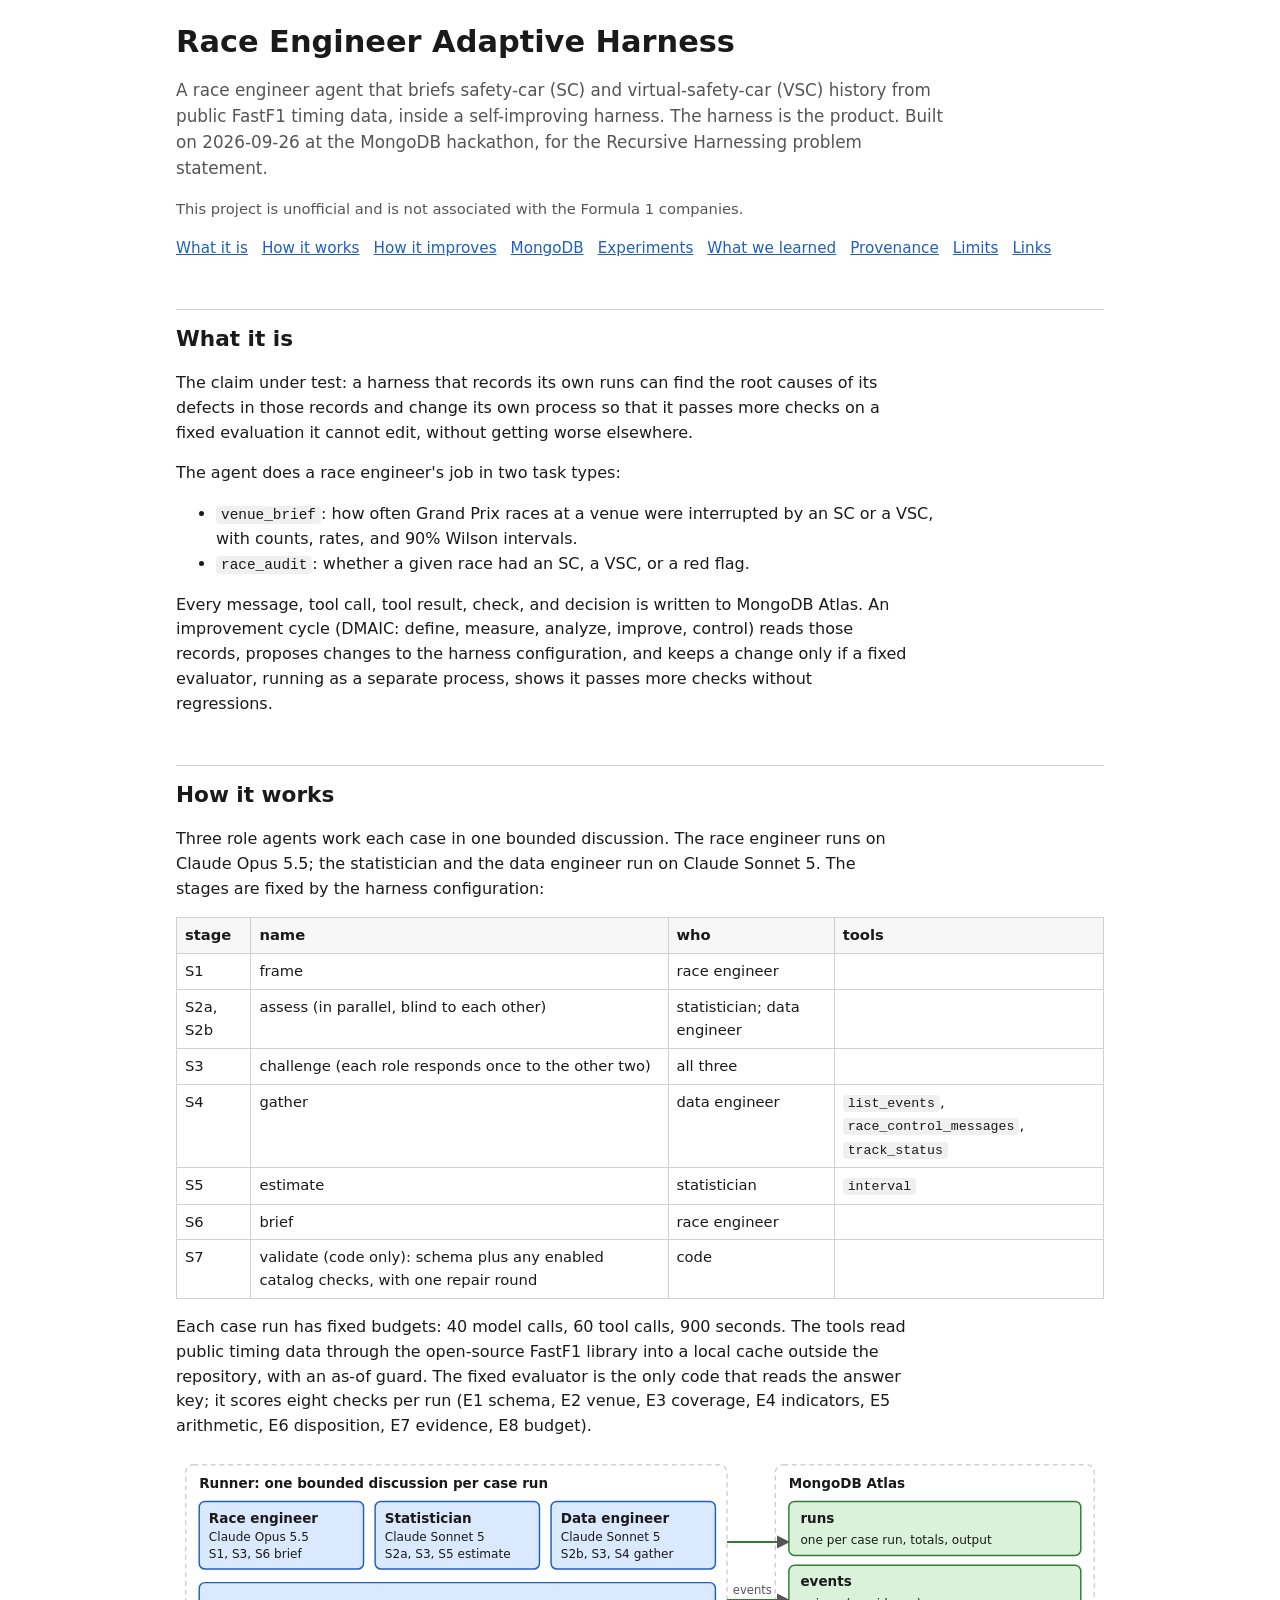
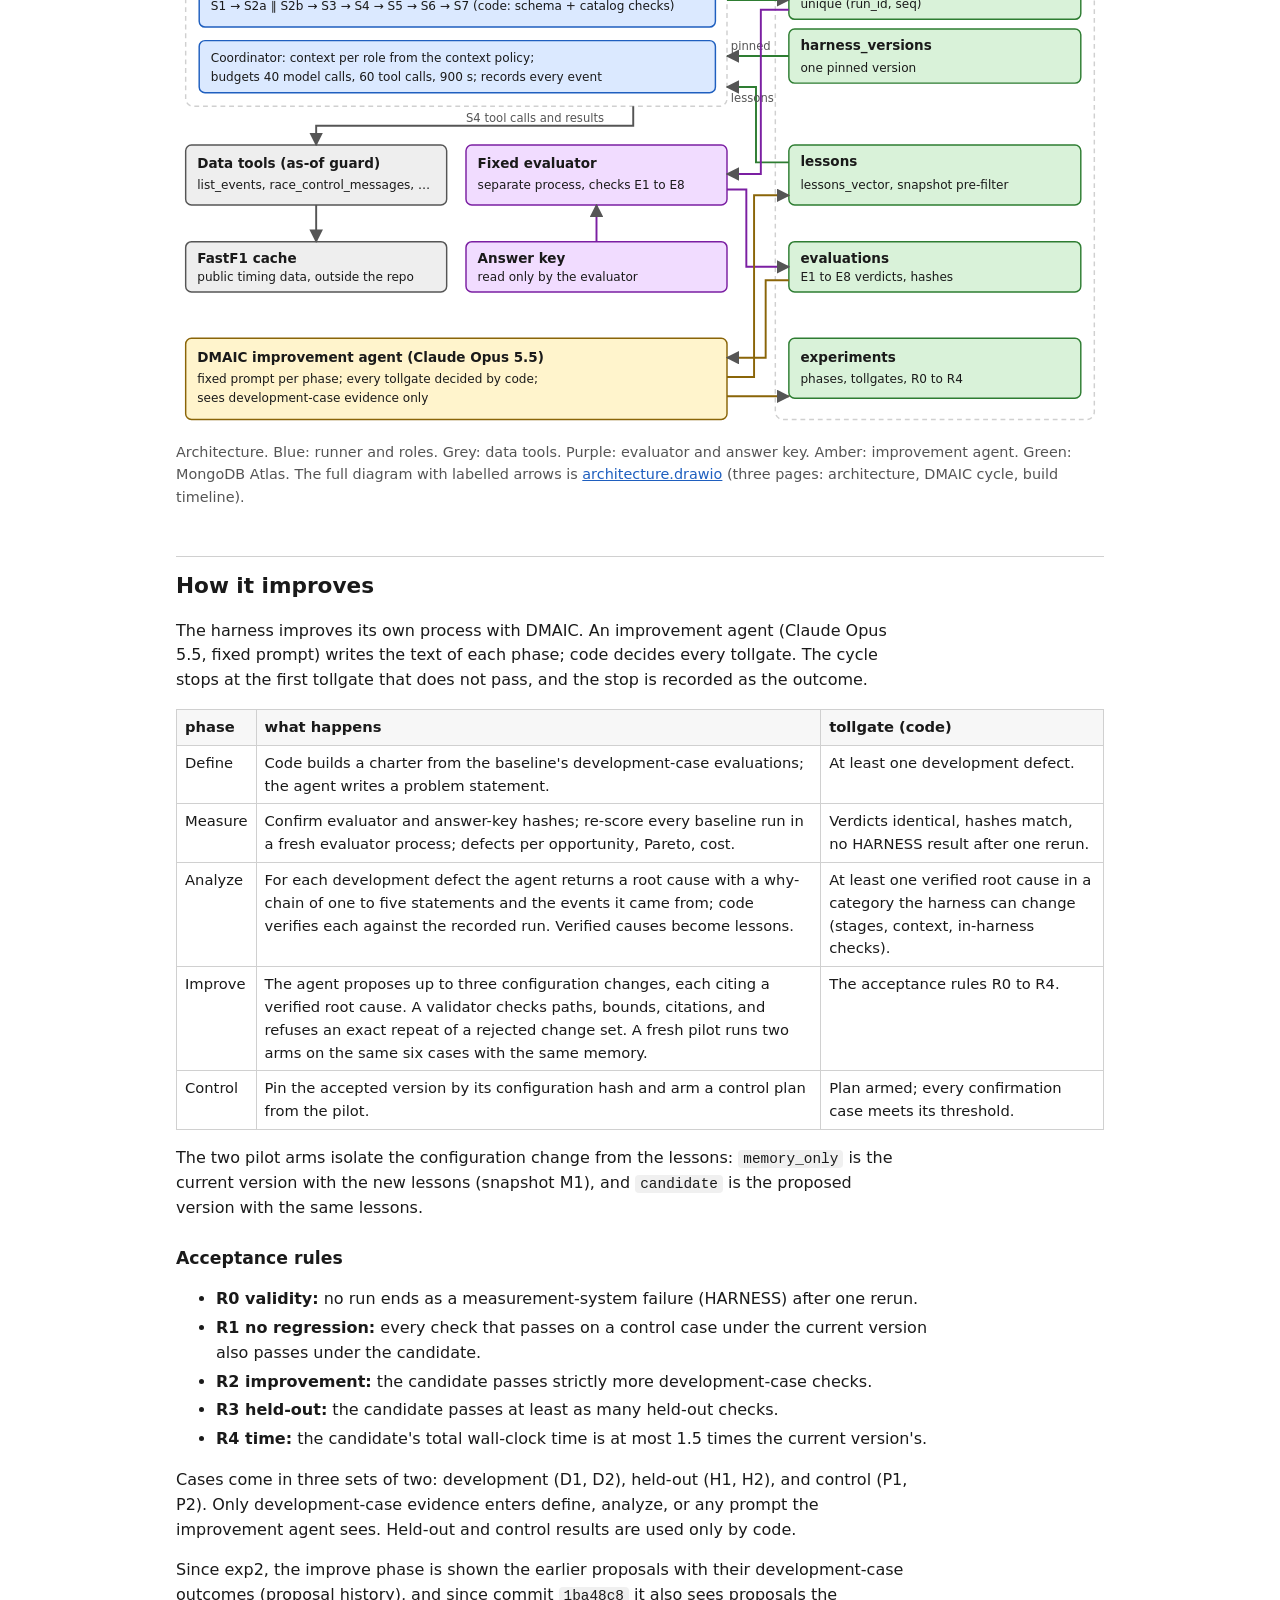
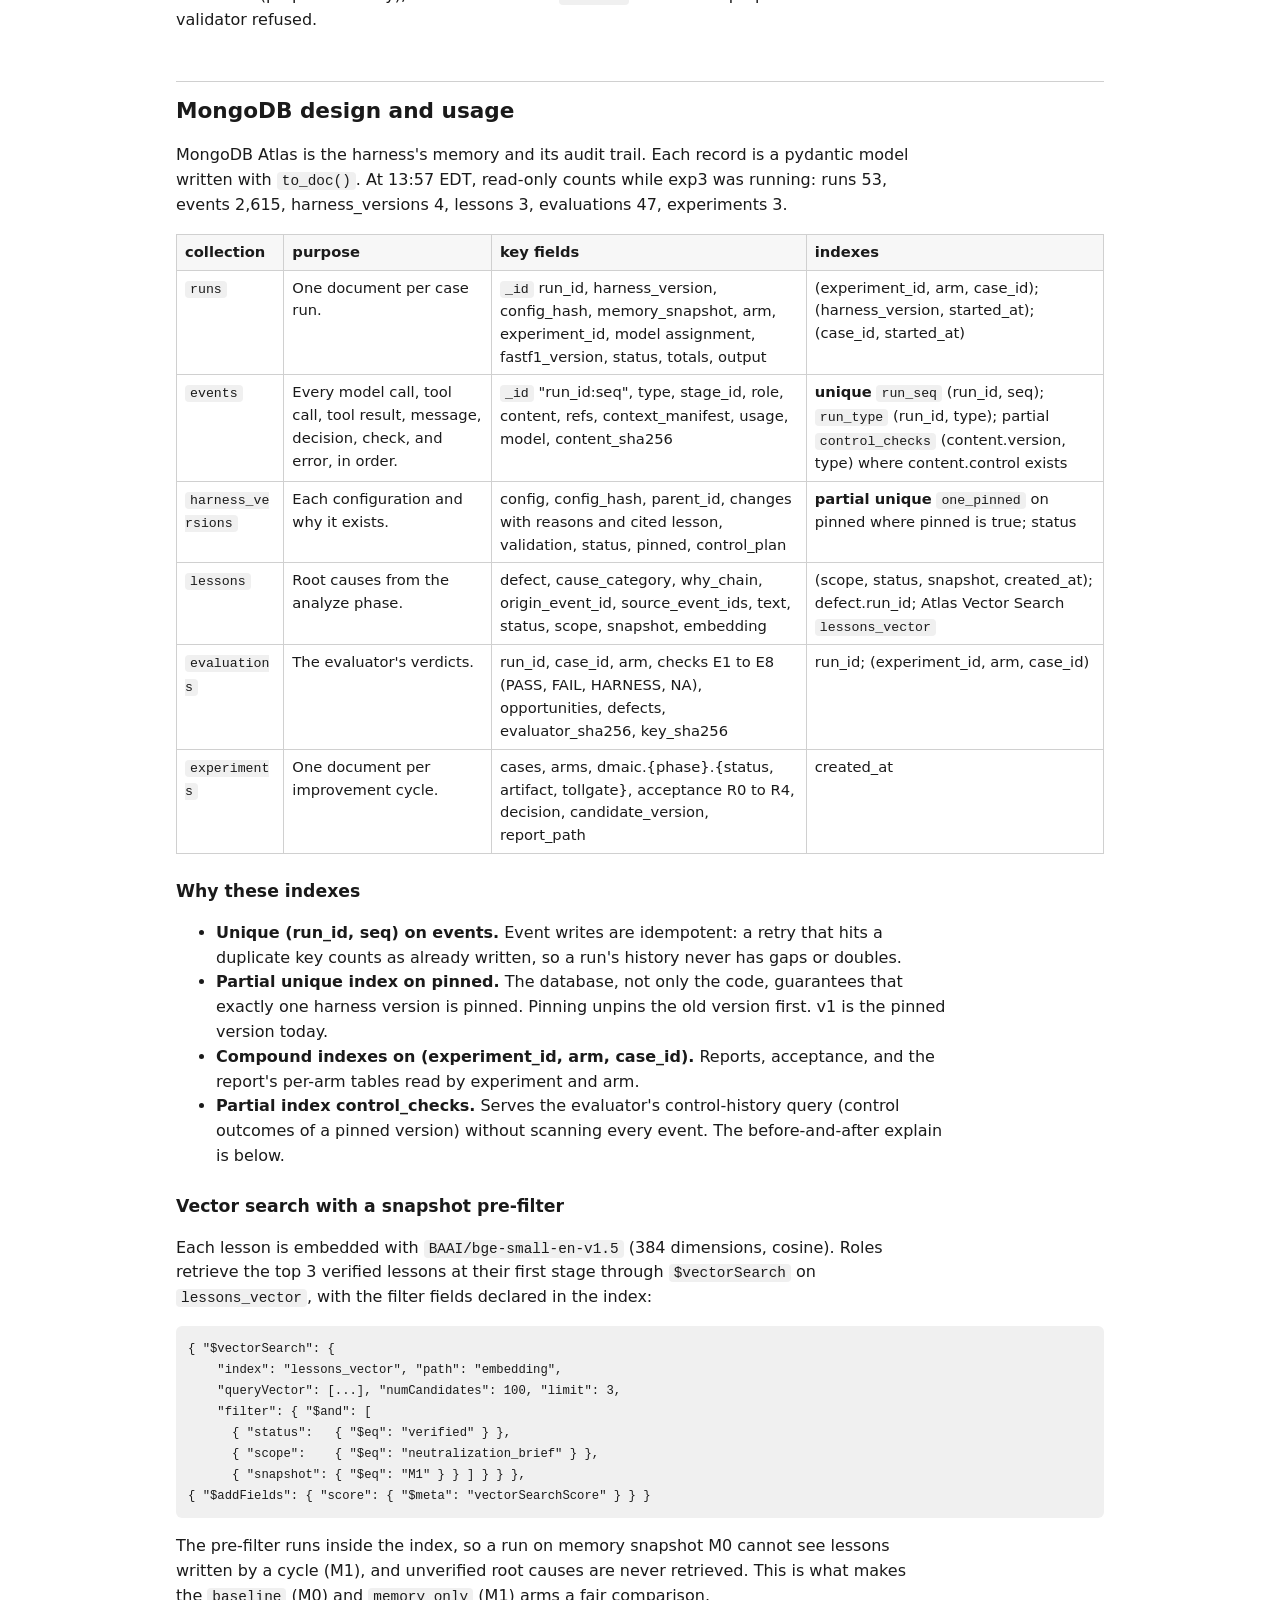
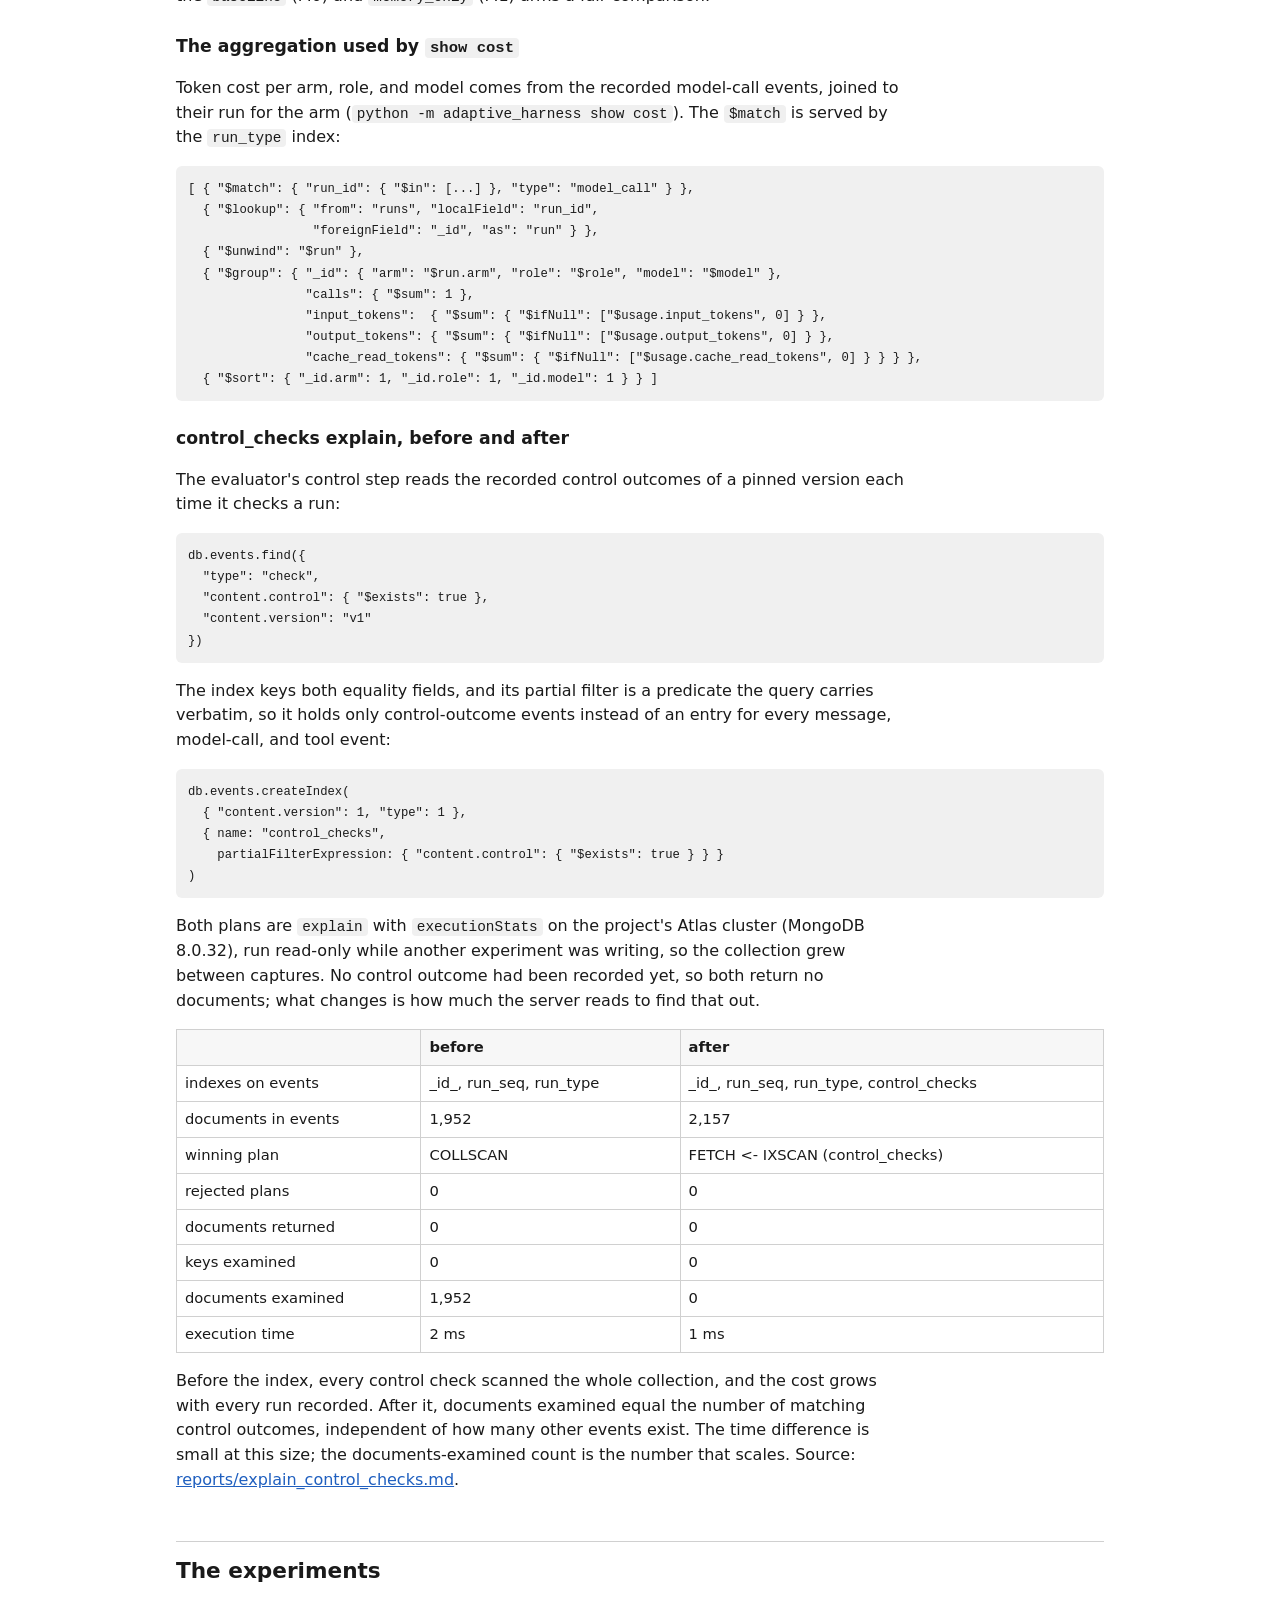
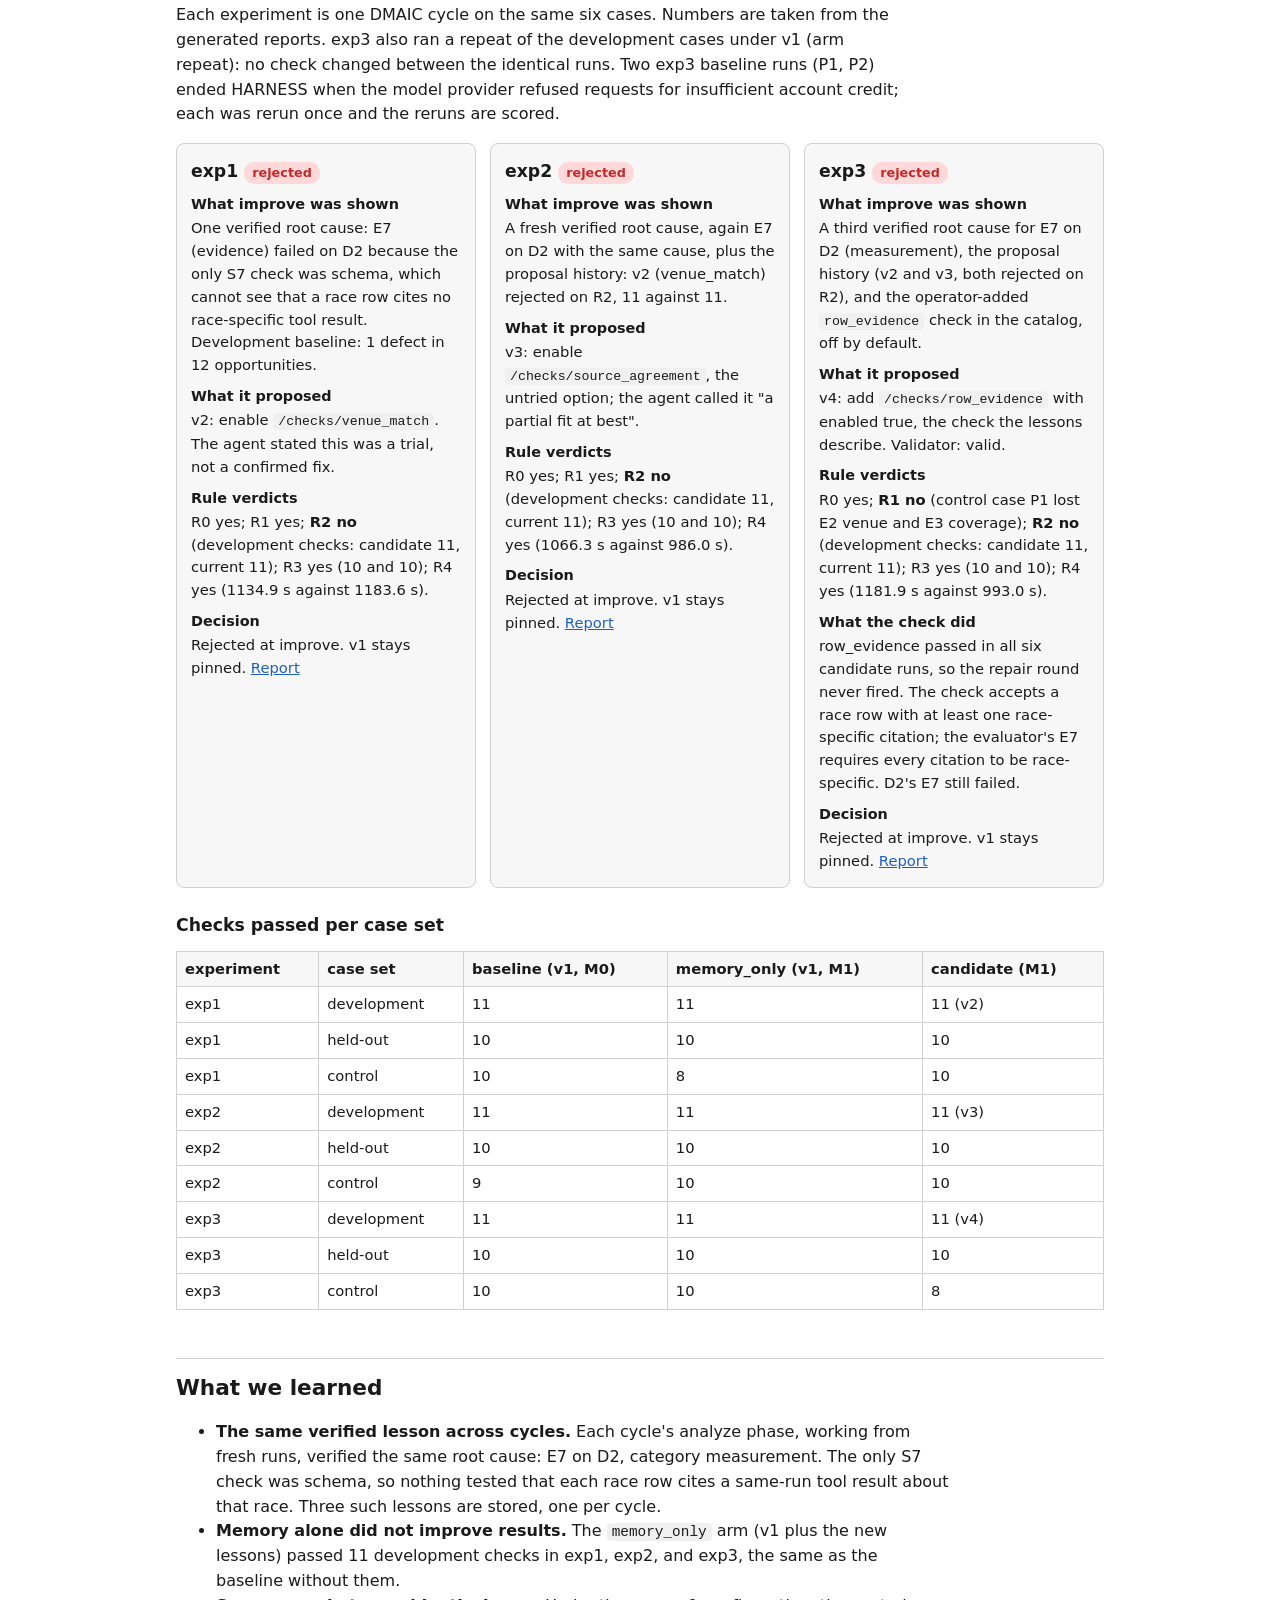
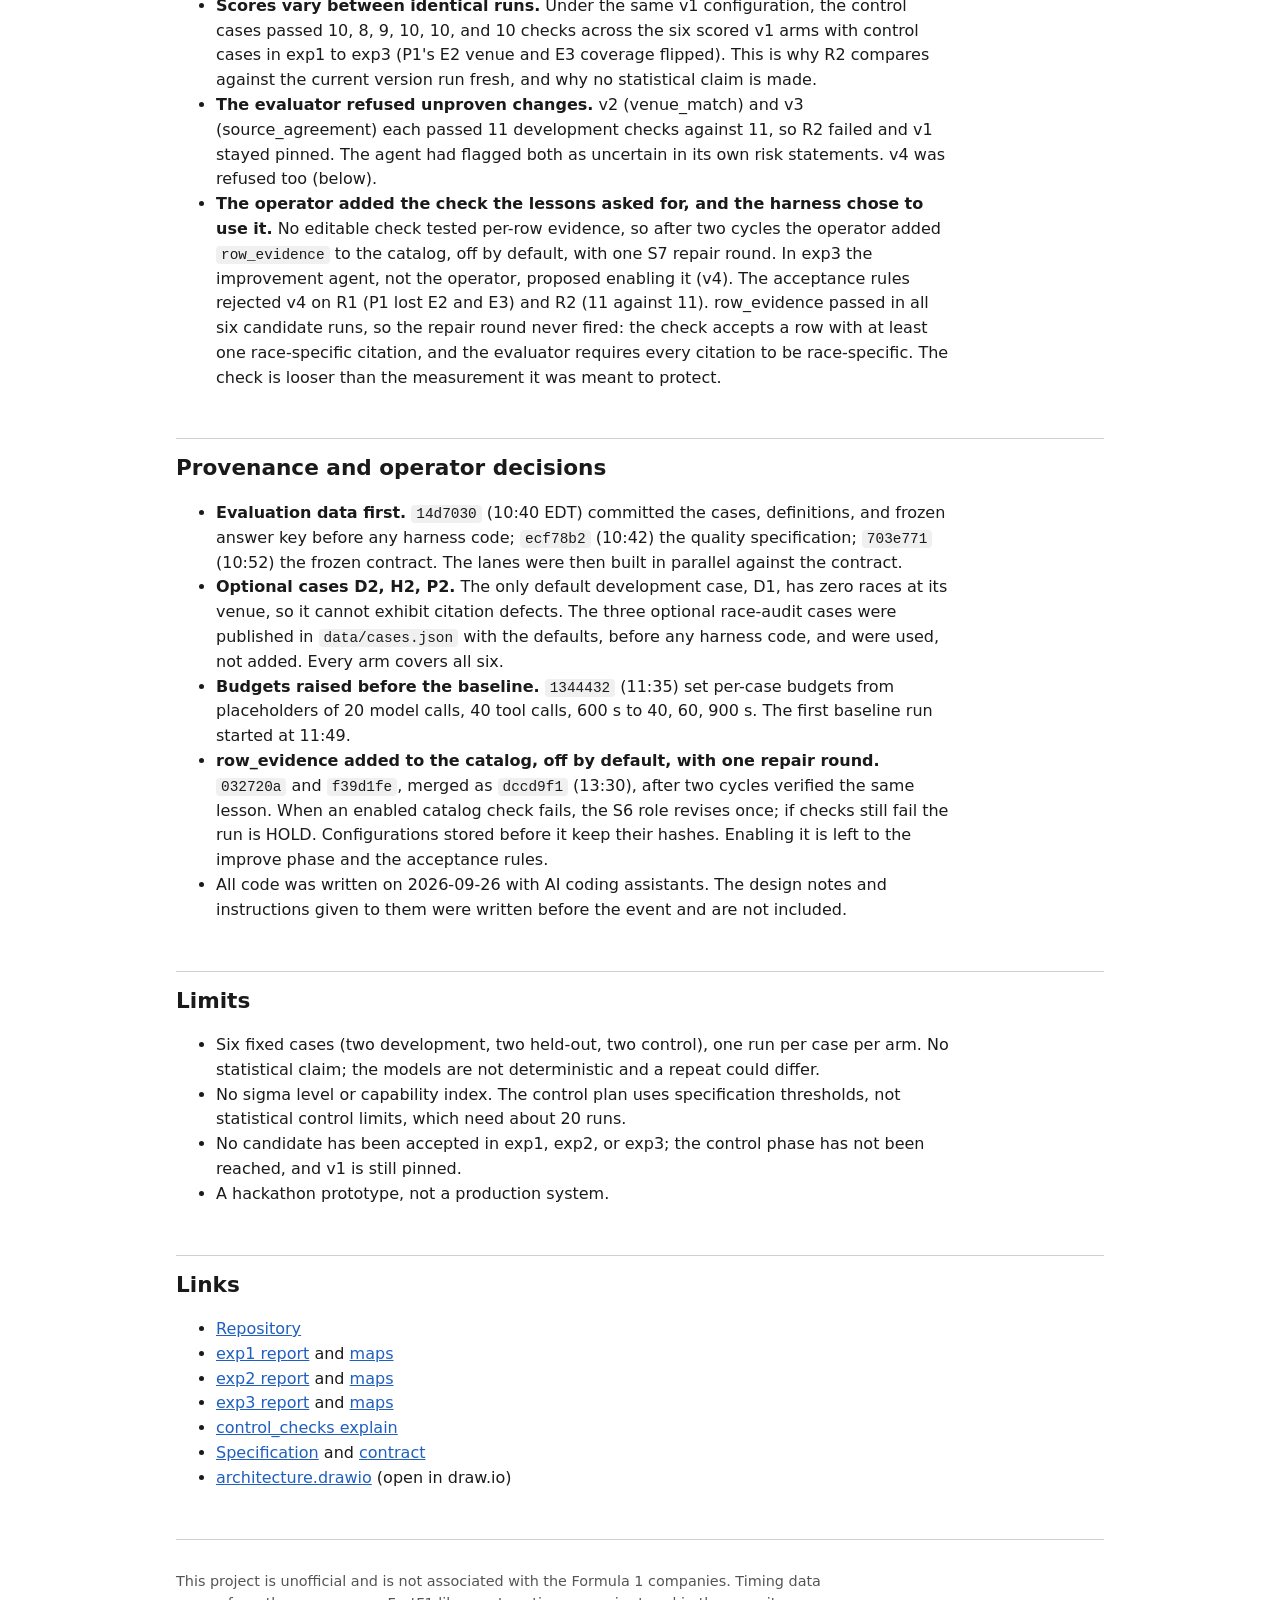
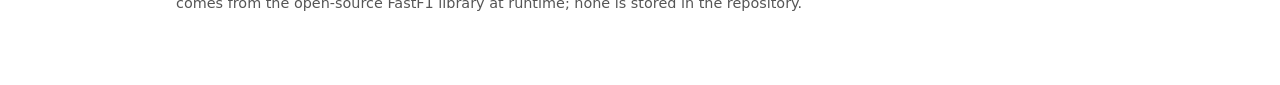
==== commit 72a857fa: "docs: fill exp3 from reports/exp3.md, add the control_checks explain, extend the timeline to exp3 ex" ====
--- a/docs/index.html
+++ b/docs/index.html
@@ -207,7 +207,7 @@
 <div class="table-wrap"><table>
 <tr><th>collection</th><th>purpose</th><th>key fields</th><th>indexes</th></tr>
 <tr><td><code>runs</code></td><td>One document per case run.</td><td><code>_id</code> run_id, harness_version, config_hash, memory_snapshot, arm, experiment_id, model assignment, fastf1_version, status, totals, output</td><td>(experiment_id, arm, case_id); (harness_version, started_at); (case_id, started_at)</td></tr>
-<tr><td><code>events</code></td><td>Every model call, tool call, tool result, message, decision, check, and error, in order.</td><td><code>_id</code> "run_id:seq", type, stage_id, role, content, refs, context_manifest, usage, model, content_sha256</td><td><b>unique</b> <code>run_seq</code> (run_id, seq); <code>run_type</code> (run_id, type); partial <code>control_checks</code> (added in a later commit)</td></tr>
+<tr><td><code>events</code></td><td>Every model call, tool call, tool result, message, decision, check, and error, in order.</td><td><code>_id</code> "run_id:seq", type, stage_id, role, content, refs, context_manifest, usage, model, content_sha256</td><td><b>unique</b> <code>run_seq</code> (run_id, seq); <code>run_type</code> (run_id, type); partial <code>control_checks</code> (content.version, type) where content.control exists</td></tr>
 <tr><td><code>harness_versions</code></td><td>Each configuration and why it exists.</td><td>config, config_hash, parent_id, changes with reasons and cited lesson, validation, status, pinned, control_plan</td><td><b>partial unique</b> <code>one_pinned</code> on pinned where pinned is true; status</td></tr>
 <tr><td><code>lessons</code></td><td>Root causes from the analyze phase.</td><td>defect, cause_category, why_chain, origin_event_id, source_event_ids, text, status, scope, snapshot, embedding</td><td>(scope, status, snapshot, created_at); defect.run_id; Atlas Vector Search <code>lessons_vector</code></td></tr>
 <tr><td><code>evaluations</code></td><td>The evaluator's verdicts.</td><td>run_id, case_id, arm, checks E1 to E8 (PASS, FAIL, HARNESS, NA), opportunities, defects, evaluator_sha256, key_sha256</td><td>run_id; (experiment_id, arm, case_id)</td></tr>
@@ -219,7 +219,7 @@
 <li><b>Unique (run_id, seq) on events.</b> Event writes are idempotent: a retry that hits a duplicate key counts as already written, so a run's history never has gaps or doubles.</li>
 <li><b>Partial unique index on pinned.</b> The database, not only the code, guarantees that exactly one harness version is pinned. Pinning unpins the old version first. v1 is the pinned version today.</li>
 <li><b>Compound indexes on (experiment_id, arm, case_id).</b> Reports, acceptance, and the report's per-arm tables read by experiment and arm.</li>
-<li><b>Partial index control_checks.</b> Serves the evaluator's control-history query (control outcomes of a pinned version) without scanning every event. The before-and-after explain is added in a later commit (<code>f389c56</code> on branch <code>lane/mongo</code>, not yet on main).</li>
+<li><b>Partial index control_checks.</b> Serves the evaluator's control-history query (control outcomes of a pinned version) without scanning every event. The before-and-after explain is below.</li>
 </ul>
 
 <h3>Vector search with a snapshot pre-filter</h3>
@@ -235,7 +235,7 @@
 <p>The pre-filter runs inside the index, so a run on memory snapshot M0 cannot see lessons written by a cycle (M1), and unverified root causes are never retrieved. This is what makes the <code>baseline</code> (M0) and <code>memory_only</code> (M1) arms a fair comparison.</p>
 
 <h3>The aggregation used by <code>show cost</code></h3>
-<p>Token cost per arm, role, and model comes from the recorded model-call events, joined to their run for the arm (commit <code>2238abf</code> on branch <code>lane/mongo</code>, not yet on main). The <code>$match</code> is served by the <code>run_type</code> index:</p>
+<p>Token cost per arm, role, and model comes from the recorded model-call events, joined to their run for the arm (<code>python -m adaptive_harness show cost</code>). The <code>$match</code> is served by the <code>run_type</code> index:</p>
 <pre><code>[ { "$match": { "run_id": { "$in": [...] }, "type": "model_call" } },
   { "$lookup": { "from": "runs", "localField": "run_id",
                  "foreignField": "_id", "as": "run" } },
@@ -248,12 +248,36 @@
   { "$sort": { "_id.arm": 1, "_id.role": 1, "_id.model": 1 } } ]</code></pre>
 
 <h3>control_checks explain, before and after</h3>
-<p>Added in a later commit.</p>
+<p>The evaluator's control step reads the recorded control outcomes of a pinned version each time it checks a run:</p>
+<pre><code>db.events.find({
+  "type": "check",
+  "content.control": { "$exists": true },
+  "content.version": "v1"
+})</code></pre>
+<p>The index keys both equality fields, and its partial filter is a predicate the query carries verbatim, so it holds only control-outcome events instead of an entry for every message, model-call, and tool event:</p>
+<pre><code>db.events.createIndex(
+  { "content.version": 1, "type": 1 },
+  { name: "control_checks",
+    partialFilterExpression: { "content.control": { "$exists": true } } }
+)</code></pre>
+<p>Both plans are <code>explain</code> with <code>executionStats</code> on the project's Atlas cluster (MongoDB 8.0.32), run read-only while another experiment was writing, so the collection grew between captures. No control outcome had been recorded yet, so both return no documents; what changes is how much the server reads to find that out.</p>
+<div class="table-wrap"><table>
+<tr><th></th><th>before</th><th>after</th></tr>
+<tr><td>indexes on events</td><td>_id_, run_seq, run_type</td><td>_id_, run_seq, run_type, control_checks</td></tr>
+<tr><td>documents in events</td><td>1,952</td><td>2,157</td></tr>
+<tr><td>winning plan</td><td>COLLSCAN</td><td>FETCH &lt;- IXSCAN (control_checks)</td></tr>
+<tr><td>rejected plans</td><td>0</td><td>0</td></tr>
+<tr><td>documents returned</td><td>0</td><td>0</td></tr>
+<tr><td>keys examined</td><td>0</td><td>0</td></tr>
+<tr><td>documents examined</td><td>1,952</td><td>0</td></tr>
+<tr><td>execution time</td><td>2 ms</td><td>1 ms</td></tr>
+</table></div>
+<p>Before the index, every control check scanned the whole collection, and the cost grows with every run recorded. After it, documents examined equal the number of matching control outcomes, independent of how many other events exist. The time difference is small at this size; the documents-examined count is the number that scales. Source: <a href="https://github.com/TallGibbs/race-engineer-adaptive-harness/blob/main/reports/explain_control_checks.md">reports/explain_control_checks.md</a>.</p>
 </section>
 
 <section id="experiments">
 <h2>The experiments</h2>
-<p>Each experiment is one DMAIC cycle on the same six cases. Numbers are taken from the generated reports.</p>
+<p>Each experiment is one DMAIC cycle on the same six cases. Numbers are taken from the generated reports. exp3 also ran a repeat of the development cases under v1 (arm repeat): no check changed between the identical runs. Two exp3 baseline runs (P1, P2) ended HARNESS when the model provider refused requests for insufficient account credit; each was rerun once and the reruns are scored.</p>
 <div class="cards">
 <article class="card">
 <h3>exp1 <span class="tag rej">rejected</span></h3>
@@ -281,17 +305,19 @@
 <dd>Rejected at improve. v1 stays pinned. <a href="https://github.com/TallGibbs/race-engineer-adaptive-harness/blob/main/reports/exp2.md">Report</a></dd>
 </dl>
 </article>
-<article class="card placeholder">
-<h3>exp3 <span class="tag pend">in progress</span></h3>
+<article class="card">
+<h3>exp3 <span class="tag rej">rejected</span></h3>
 <dl>
 <dt>What improve was shown</dt>
-<dd>A third verified root cause for E7 on D2 (measurement), the history of v2 and v3, and the new <code>row_evidence</code> check in the catalog.</dd>
+<dd>A third verified root cause for E7 on D2 (measurement), the proposal history (v2 and v3, both rejected on R2), and the operator-added <code>row_evidence</code> check in the catalog, off by default.</dd>
 <dt>What it proposed</dt>
-<dd>v4: add <code>/checks/row_evidence</code> with enabled true. Validator: valid. (Read-only query at 13:57 EDT.)</dd>
+<dd>v4: add <code>/checks/row_evidence</code> with enabled true, the check the lessons describe. Validator: valid.</dd>
 <dt>Rule verdicts</dt>
-<dd>[exp3: to fill in]</dd>
+<dd>R0 yes; <b>R1 no</b> (control case P1 lost E2 venue and E3 coverage); <b>R2 no</b> (development checks: candidate 11, current 11); R3 yes (10 and 10); R4 yes (1181.9 s against 993.0 s).</dd>
+<dt>What the check did</dt>
+<dd>row_evidence passed in all six candidate runs, so the repair round never fired. The check accepts a race row with at least one race-specific citation; the evaluator's E7 requires every citation to be race-specific. D2's E7 still failed.</dd>
 <dt>Decision</dt>
-<dd>[exp3: to fill in]</dd>
+<dd>Rejected at improve. v1 stays pinned. <a href="https://github.com/TallGibbs/race-engineer-adaptive-harness/blob/main/reports/exp3.md">Report</a></dd>
 </dl>
 </article>
 </div>
@@ -305,7 +331,9 @@
 <tr><td>exp2</td><td>development</td><td>11</td><td>11</td><td>11 (v3)</td></tr>
 <tr><td>exp2</td><td>held-out</td><td>10</td><td>10</td><td>10</td></tr>
 <tr><td>exp2</td><td>control</td><td>9</td><td>10</td><td>10</td></tr>
-<tr><td>exp3</td><td colspan="4">[exp3: to fill in]</td></tr>
+<tr><td>exp3</td><td>development</td><td>11</td><td>11</td><td>11 (v4)</td></tr>
+<tr><td>exp3</td><td>held-out</td><td>10</td><td>10</td><td>10</td></tr>
+<tr><td>exp3</td><td>control</td><td>10</td><td>10</td><td>8</td></tr>
 </table></div>
 </section>
 
@@ -313,10 +341,10 @@
 <h2>What we learned</h2>
 <ul>
 <li><b>The same verified lesson across cycles.</b> Each cycle's analyze phase, working from fresh runs, verified the same root cause: E7 on D2, category measurement. The only S7 check was schema, so nothing tested that each race row cites a same-run tool result about that race. Three such lessons are stored, one per cycle.</li>
-<li><b>Memory alone did not improve results.</b> The <code>memory_only</code> arm (v1 plus the new lessons) passed 11 development checks in both exp1 and exp2, the same as the baseline without them.</li>
-<li><b>Scores vary between identical runs.</b> Under the same v1 configuration, the control cases passed 10, 8, 9, and 10 checks across the four v1 arms of exp1 and exp2 (P1's E2 venue and E3 coverage flipped). This is why R2 compares against the current version run fresh, and why no statistical claim is made.</li>
-<li><b>The evaluator refused two unproven changes.</b> v2 (venue_match) and v3 (source_agreement) each passed 11 development checks against 11, so R2 failed and v1 stayed pinned. The agent had flagged both as uncertain in its own risk statements.</li>
-<li><b>The operator added the check the lessons asked for, and the harness chose to use it.</b> No editable check tested per-row evidence, so after two cycles the operator added <code>row_evidence</code> to the catalog, off by default, with one S7 repair round. In exp3 the improvement agent, not the operator, proposed enabling it (v4). Whether the acceptance rules accept it: [exp3: to fill in].</li>
+<li><b>Memory alone did not improve results.</b> The <code>memory_only</code> arm (v1 plus the new lessons) passed 11 development checks in exp1, exp2, and exp3, the same as the baseline without them.</li>
+<li><b>Scores vary between identical runs.</b> Under the same v1 configuration, the control cases passed 10, 8, 9, 10, 10, and 10 checks across the six scored v1 arms with control cases in exp1 to exp3 (P1's E2 venue and E3 coverage flipped). This is why R2 compares against the current version run fresh, and why no statistical claim is made.</li>
+<li><b>The evaluator refused unproven changes.</b> v2 (venue_match) and v3 (source_agreement) each passed 11 development checks against 11, so R2 failed and v1 stayed pinned. The agent had flagged both as uncertain in its own risk statements. v4 was refused too (below).</li>
+<li><b>The operator added the check the lessons asked for, and the harness chose to use it.</b> No editable check tested per-row evidence, so after two cycles the operator added <code>row_evidence</code> to the catalog, off by default, with one S7 repair round. In exp3 the improvement agent, not the operator, proposed enabling it (v4). The acceptance rules rejected v4 on R1 (P1 lost E2 and E3) and R2 (11 against 11). row_evidence passed in all six candidate runs, so the repair round never fired: the check accepts a row with at least one race-specific citation, and the evaluator requires every citation to be race-specific. The check is looser than the measurement it was meant to protect.</li>
 </ul>
 </section>
 
@@ -336,7 +364,7 @@
 <ul>
 <li>Six fixed cases (two development, two held-out, two control), one run per case per arm. No statistical claim; the models are not deterministic and a repeat could differ.</li>
 <li>No sigma level or capability index. The control plan uses specification thresholds, not statistical control limits, which need about 20 runs.</li>
-<li>No accepted version yet in exp1 or exp2; the control phase has not been reached.</li>
+<li>No candidate has been accepted in exp1, exp2, or exp3; the control phase has not been reached, and v1 is still pinned.</li>
 <li>A hackathon prototype, not a production system.</li>
 </ul>
 </section>
@@ -347,6 +375,8 @@
 <li><a href="https://github.com/TallGibbs/race-engineer-adaptive-harness">Repository</a></li>
 <li><a href="https://github.com/TallGibbs/race-engineer-adaptive-harness/blob/main/reports/exp1.md">exp1 report</a> and <a href="https://github.com/TallGibbs/race-engineer-adaptive-harness/blob/main/reports/maps.md">maps</a></li>
 <li><a href="https://github.com/TallGibbs/race-engineer-adaptive-harness/blob/main/reports/exp2.md">exp2 report</a> and <a href="https://github.com/TallGibbs/race-engineer-adaptive-harness/blob/main/reports/maps_exp2.md">maps</a></li>
+<li><a href="https://github.com/TallGibbs/race-engineer-adaptive-harness/blob/main/reports/exp3.md">exp3 report</a> and <a href="https://github.com/TallGibbs/race-engineer-adaptive-harness/blob/main/reports/maps_exp3.md">maps</a></li>
+<li><a href="https://github.com/TallGibbs/race-engineer-adaptive-harness/blob/main/reports/explain_control_checks.md">control_checks explain</a></li>
 <li><a href="https://github.com/TallGibbs/race-engineer-adaptive-harness/blob/main/SPECIFICATION.md">Specification</a> and <a href="https://github.com/TallGibbs/race-engineer-adaptive-harness/blob/main/CONTRACT.md">contract</a></li>
 <li><a href="architecture.drawio">architecture.drawio</a> (open in draw.io)</li>
 </ul>
@@ -388,8 +418,15 @@
 First baseline run 11:49 EDT ................ reports/exp1.md run id D1-20260926T154911 (UTC 15:49)
 Commit hashes and times 14d7030 10:40, ecf78b2 10:42, 703e771 10:52, 1344432 11:35, 1ba48c8, 032720a, f39d1fe, dccd9f1 13:30
   ........................................... git log main
-2238abf, f389c56 (lane/mongo, not on main) .. git log lane/mongo
-exp3 rule verdicts and decision ............. not yet available (reports/exp3.md absent): placeholders
+exp3: R1 P1 lost E2, E3; R2 11 vs 11; R3 10 vs 10; R4 1181.9 vs 993.0 s; rejected; v1 pinned ... reports/exp3.md Acceptance rules and header
+exp3 checks passed per set 11/11/11, 10/10/10, 10/10/8 (baseline/memory_only/candidate) ... reports/exp3.md "Checks passed per case set"
+exp3 repeat: no check changed; 2 HARNESS baseline runs (P1, P2) rerun once ... reports/exp3.md Measure
+exp3 history v2 and v3 rejected on R2 ....... reports/exp3.md "Proposal history shown to the improvement agent"
+row_evidence passed in all 6 candidate runs; 1 S6 message per run (no repair) ... read-only find on events of the 6 exp3 candidate runs (type check, stage S6 message), 2026-09-26 after 14:09 EDT
+"at least one" vs "every" citation .......... adaptive_harness/runner/checks.py row_evidence; adaptive_harness/evaluate/checks.py _cites_race
+Control checks 10, 10 (exp3 v1 arms) ........ reports/exp3.md (baseline 10, memory_only 10)
+explain table: 1,952 / 2,157 documents, COLLSCAN vs IXSCAN, 1,952 vs 0 examined, 2 ms vs 1 ms, MongoDB 8.0.32 ... reports/explain_control_checks.md
+exp3 report commit 28677fc 14:08; merges 52ffa15 14:08, 77ff2e7 14:09 ... git log main
 -->
 </body>
 </html>
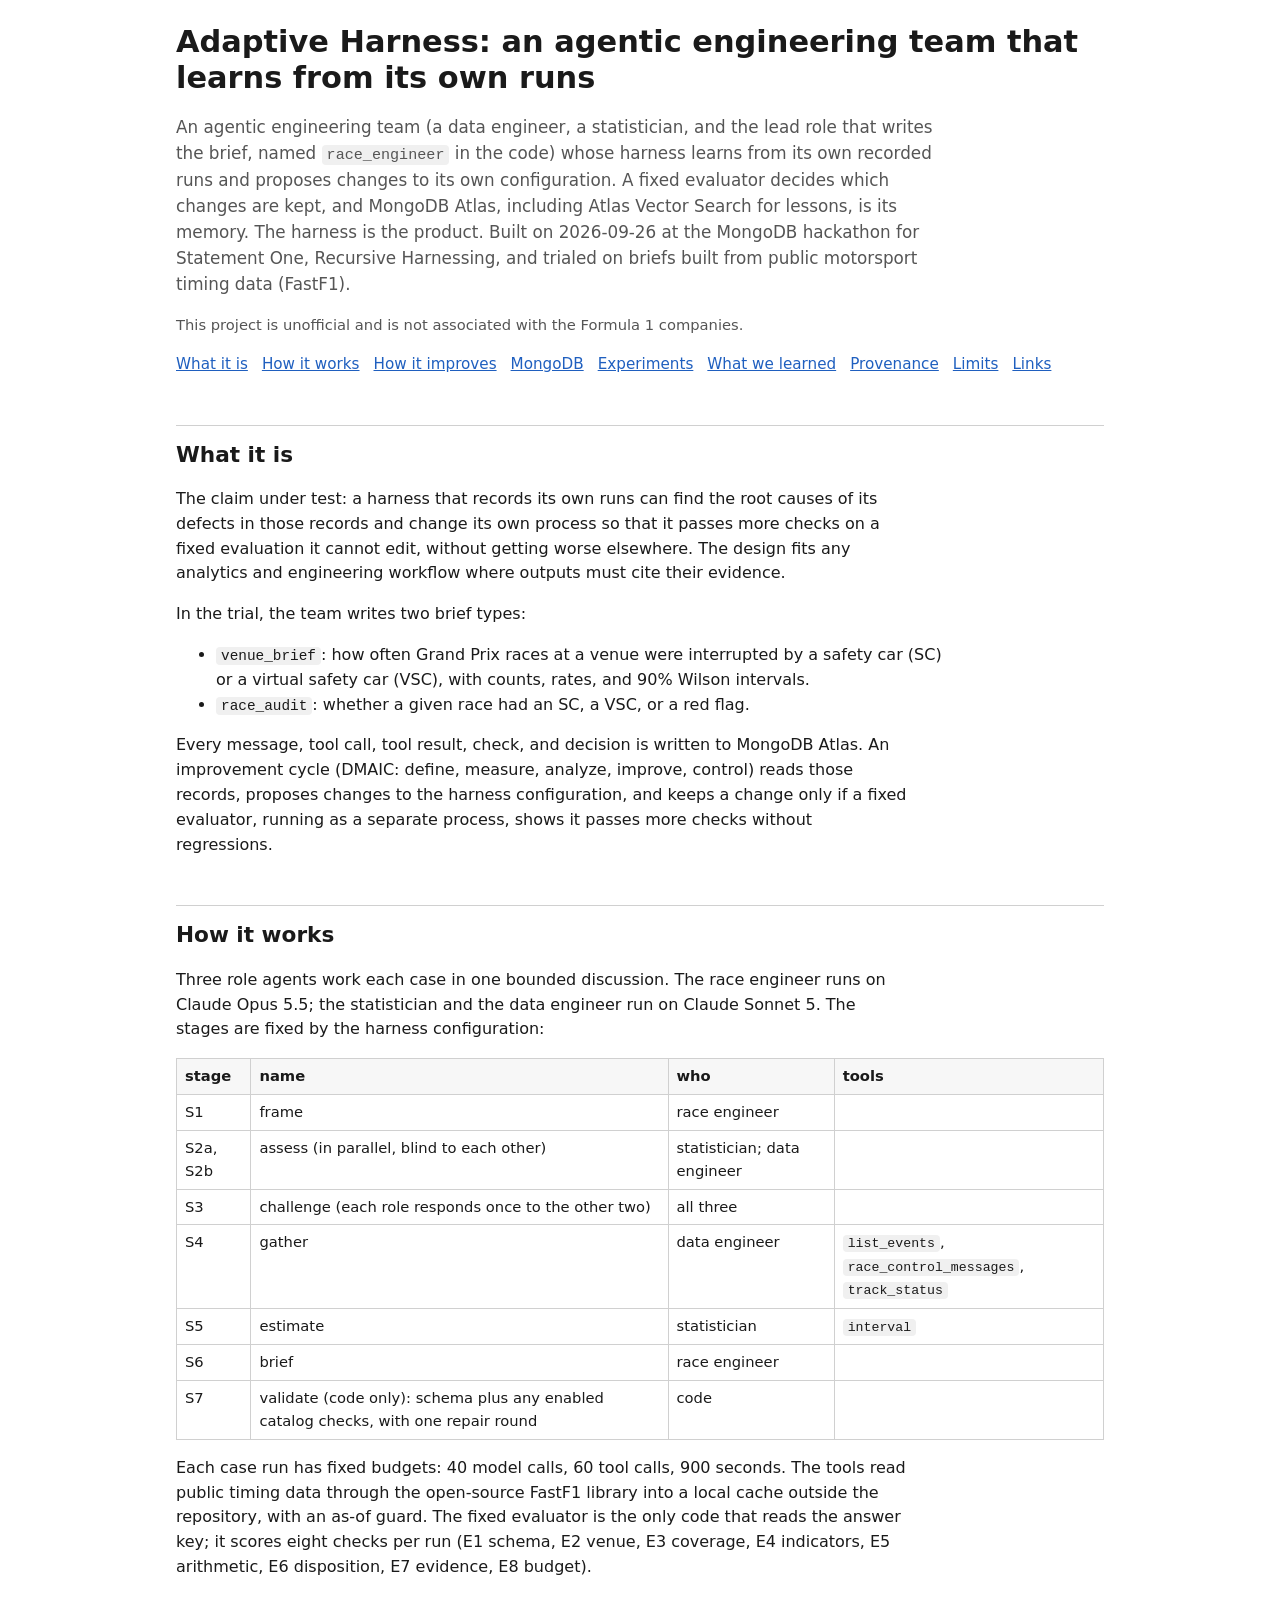
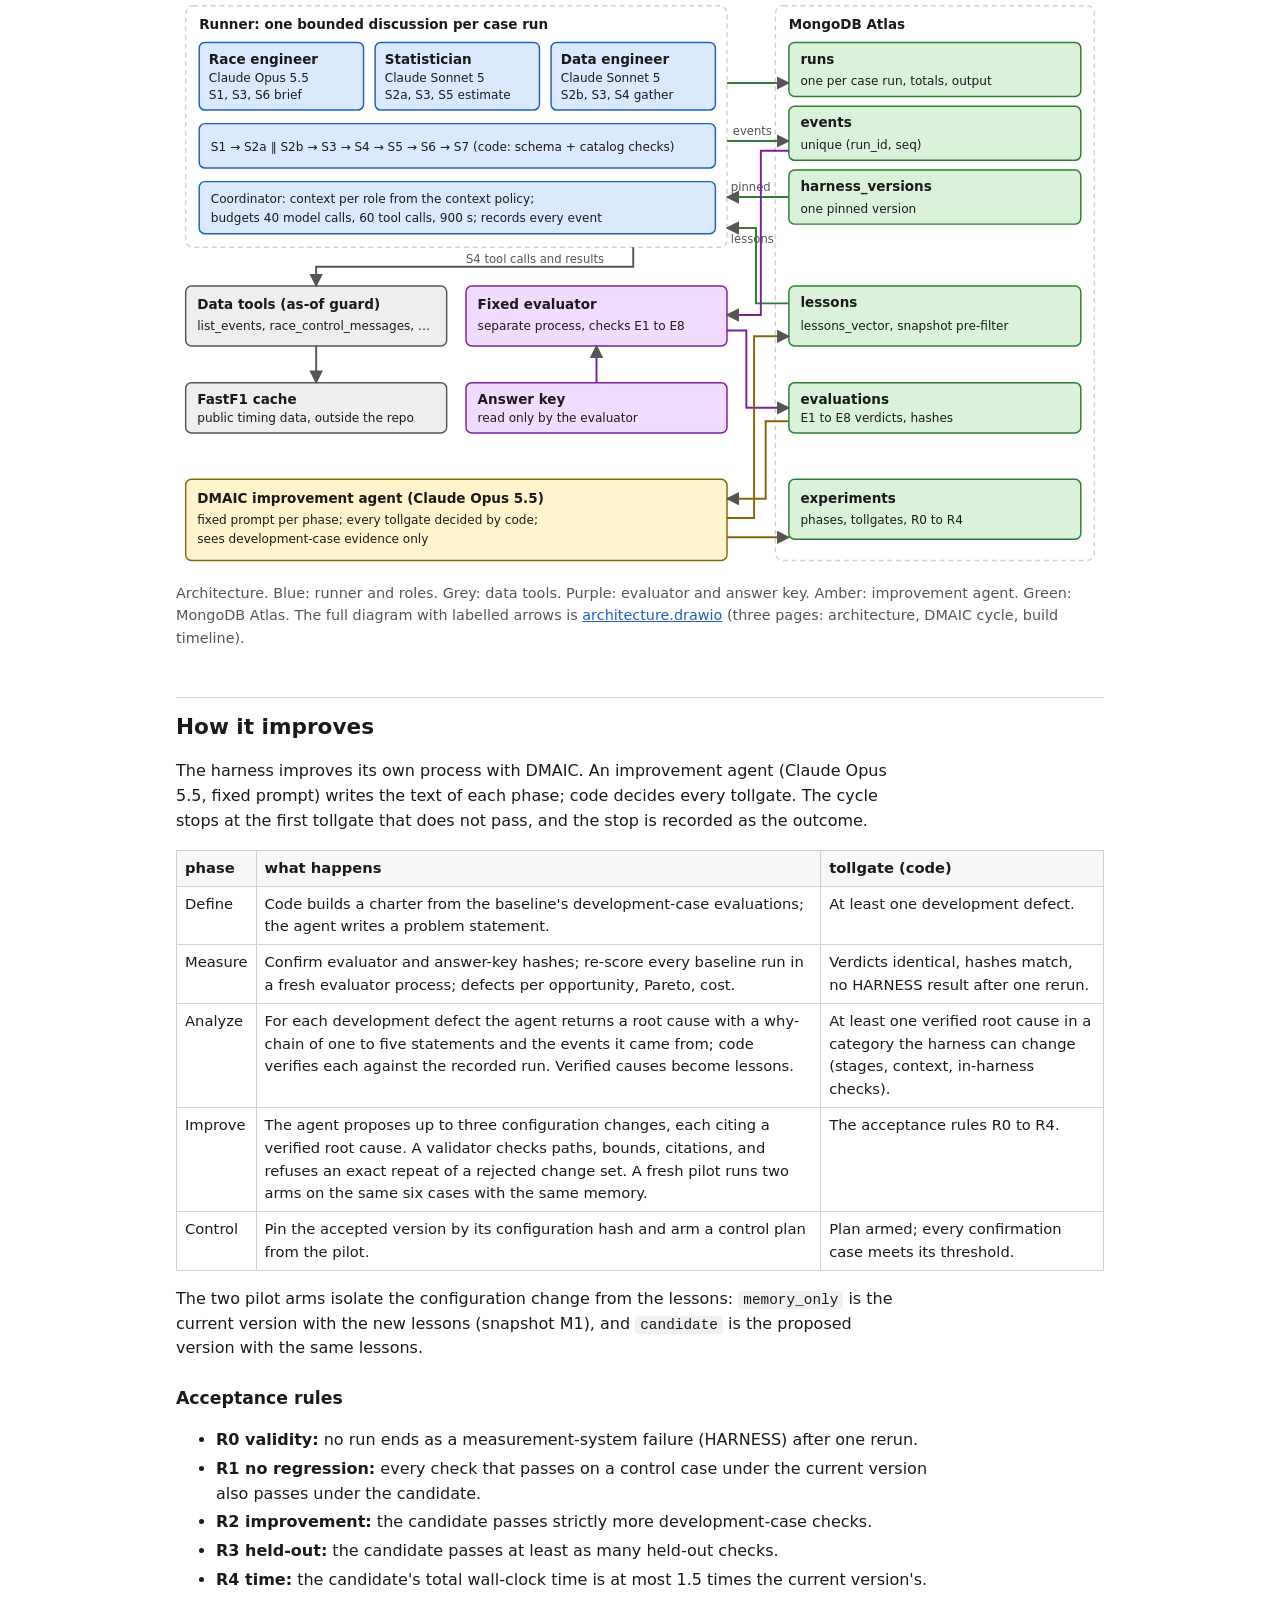
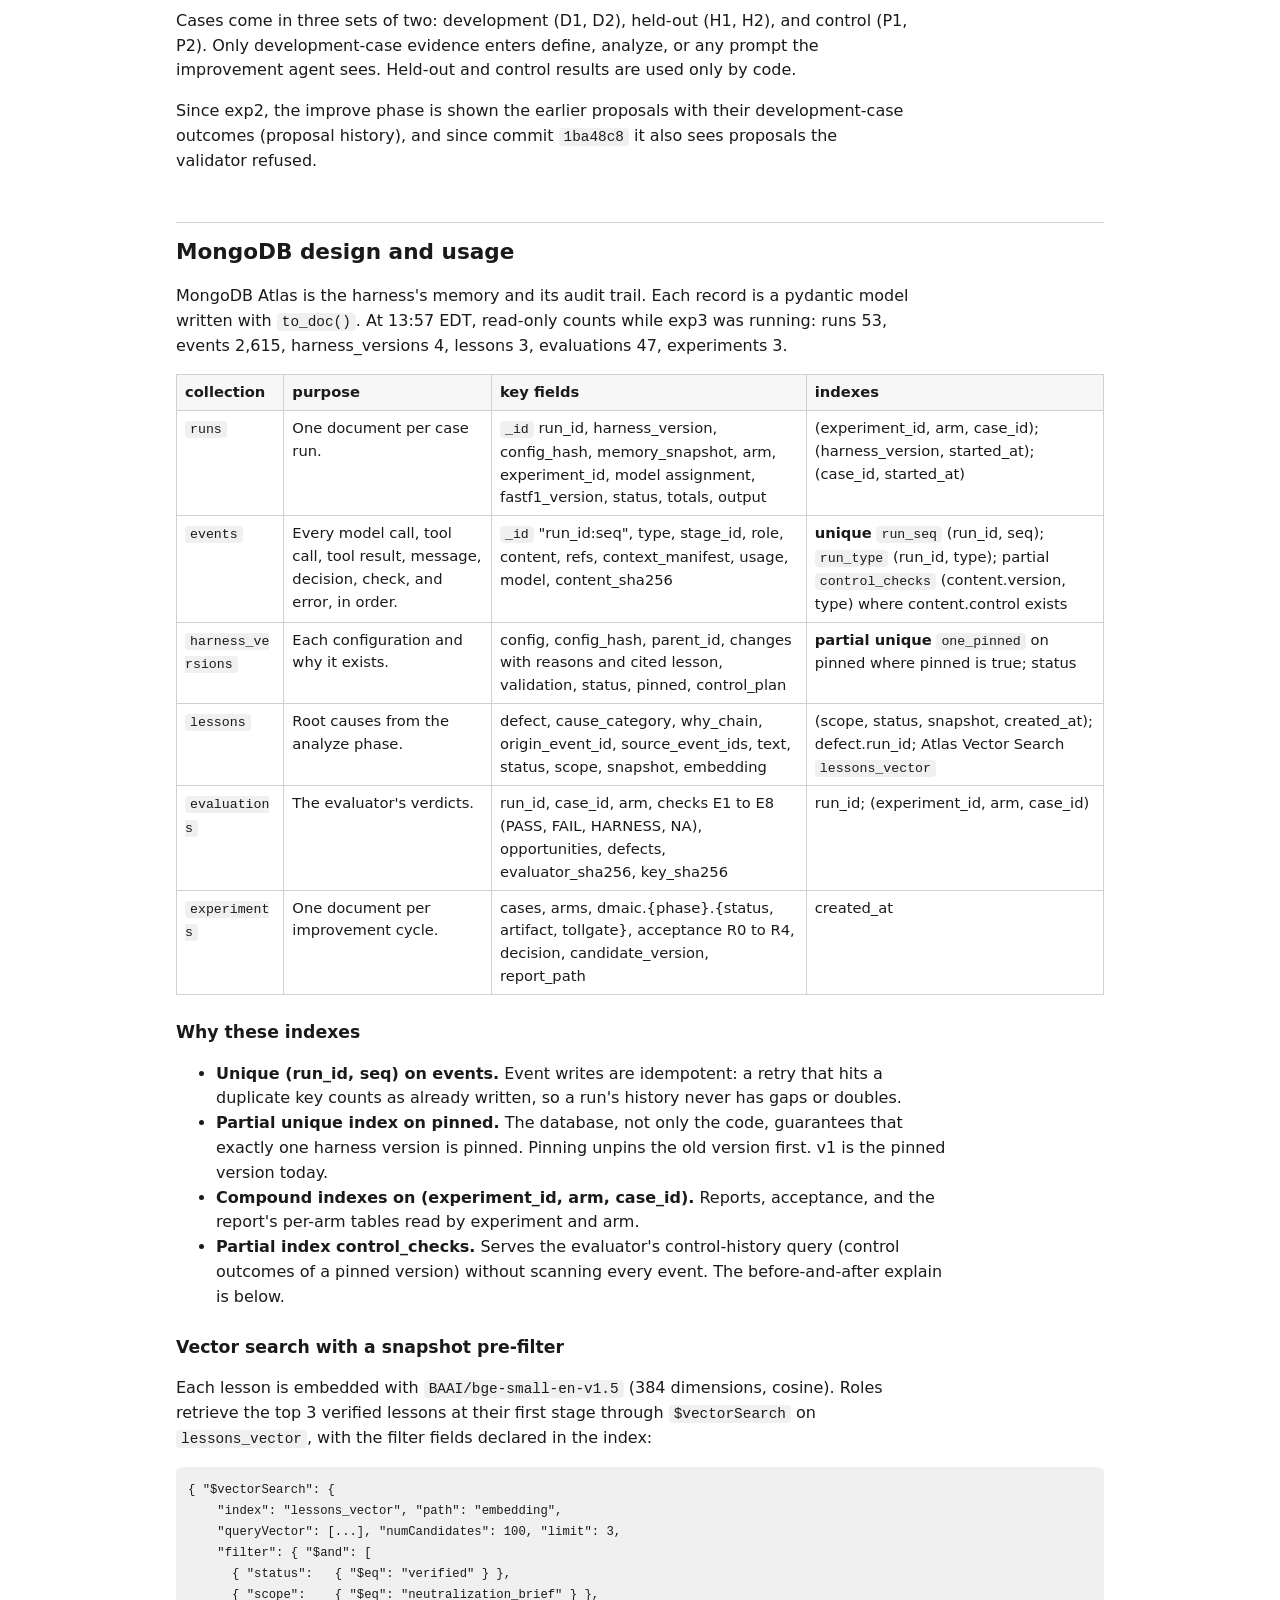
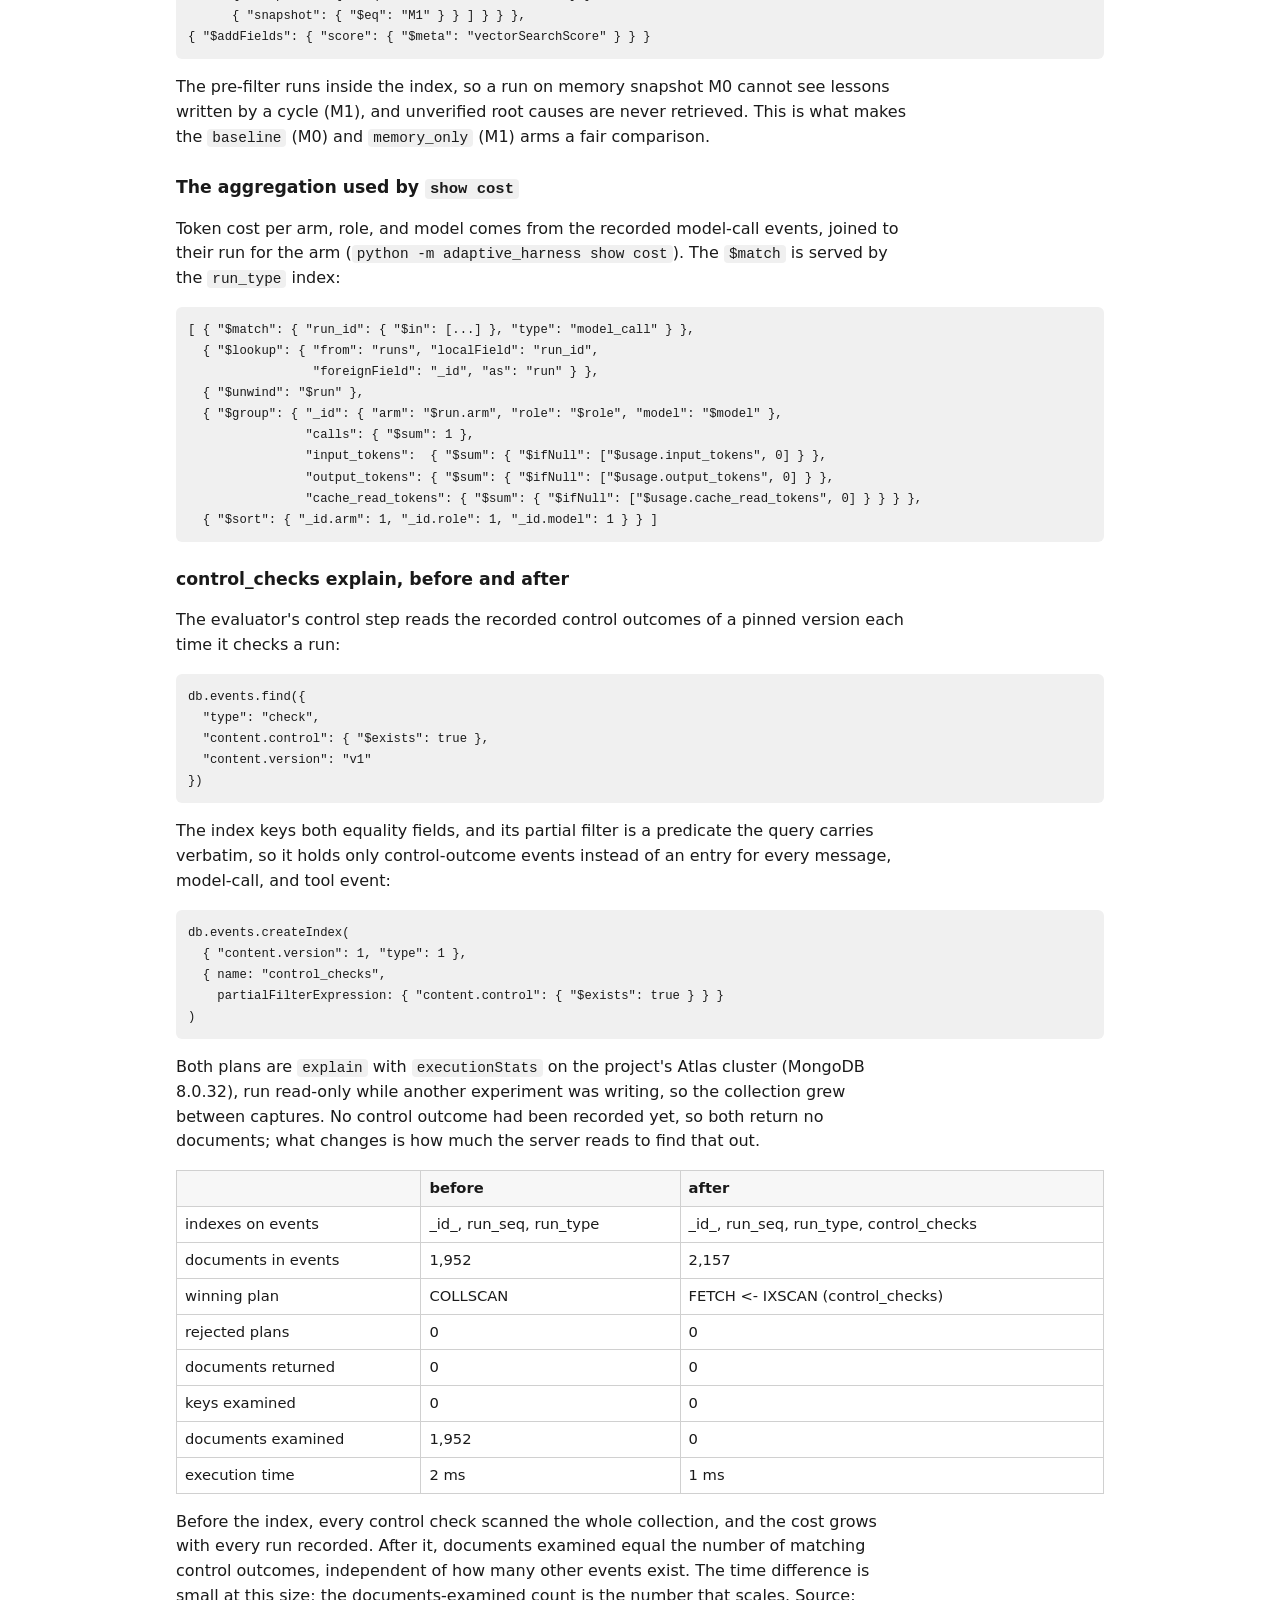
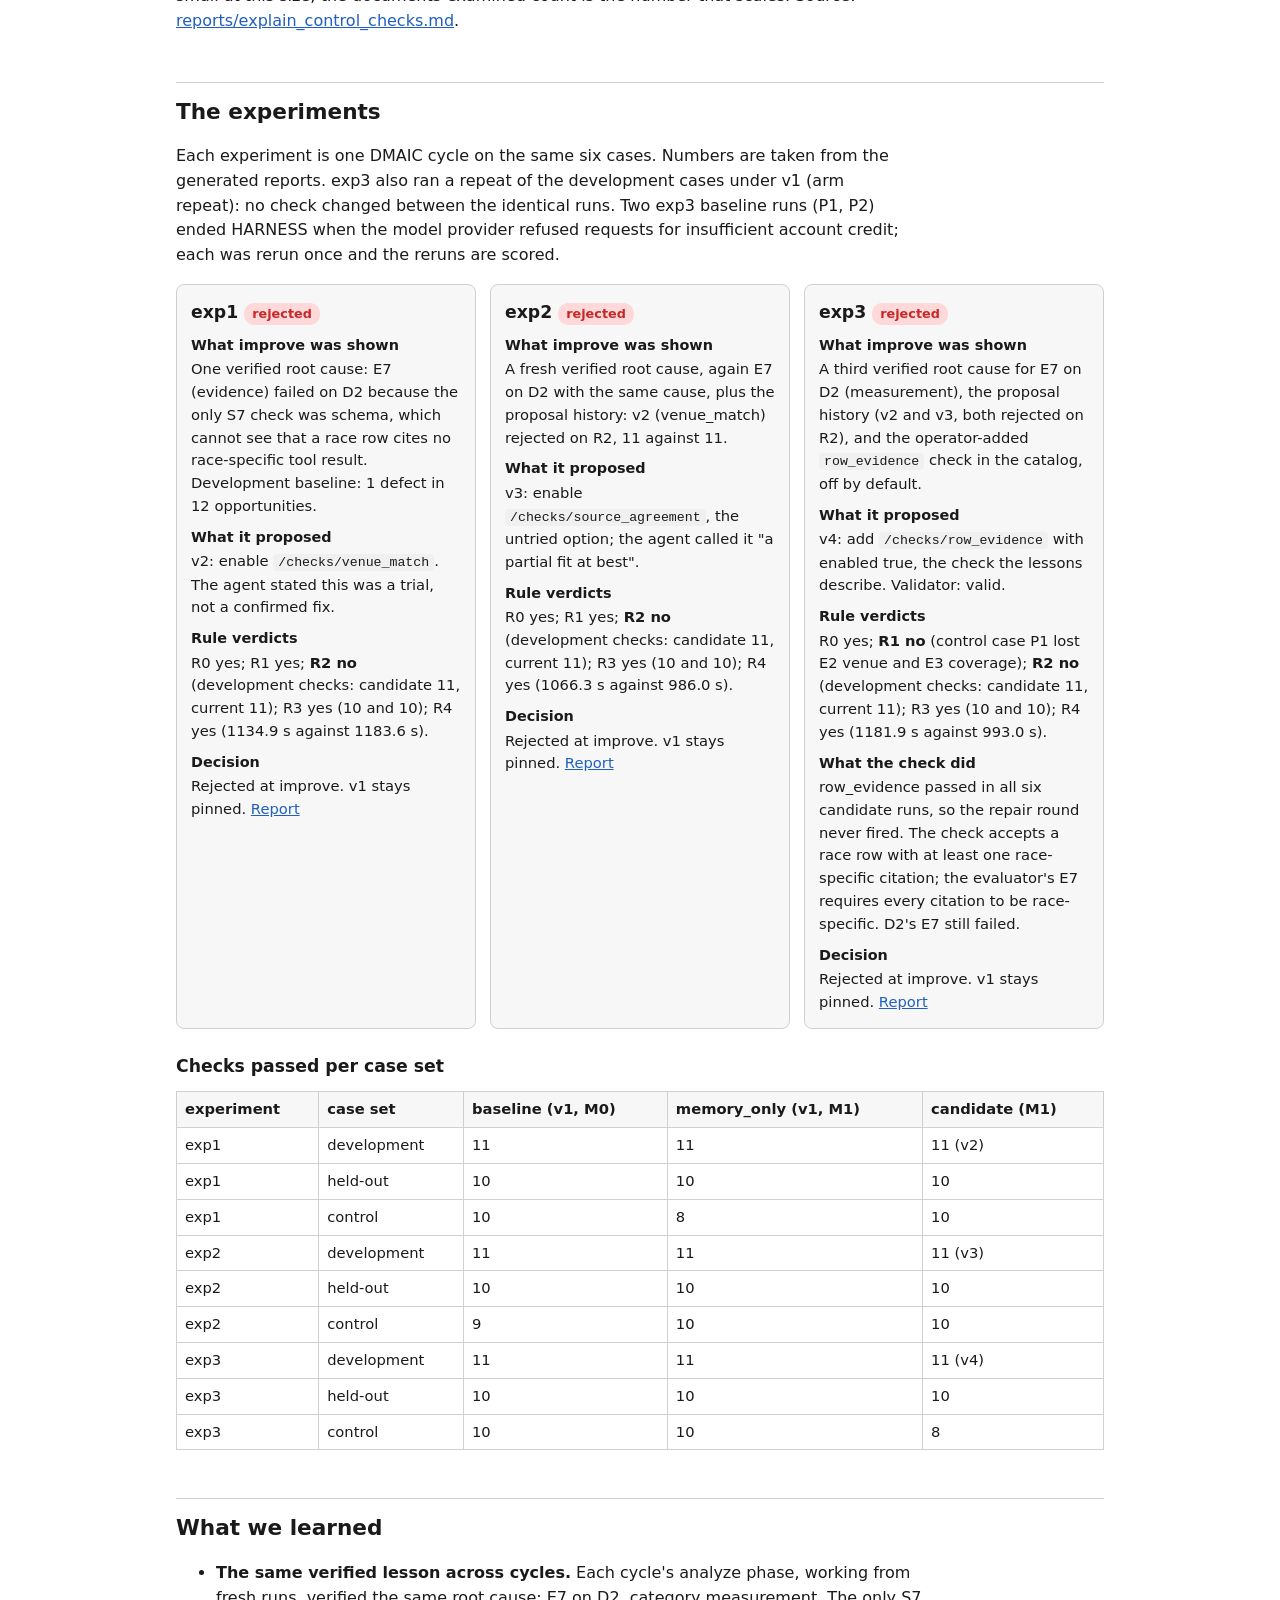
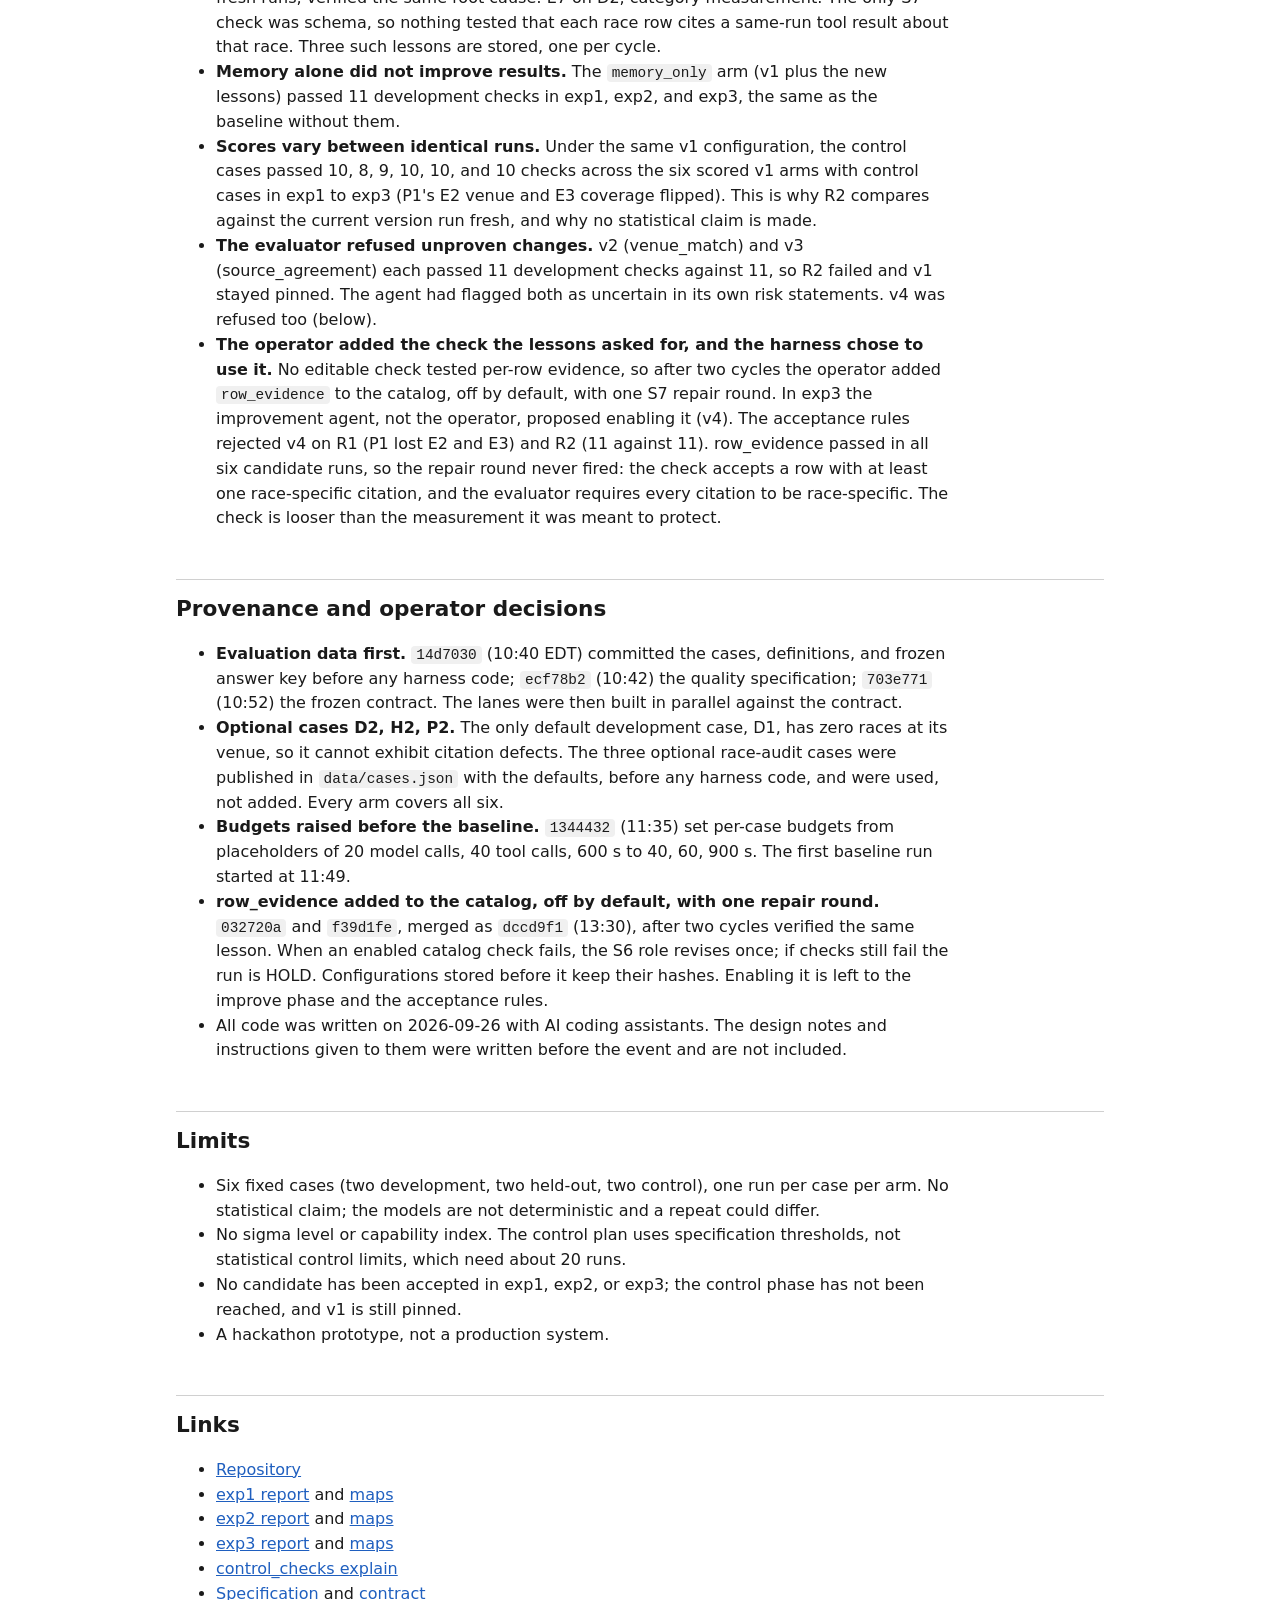
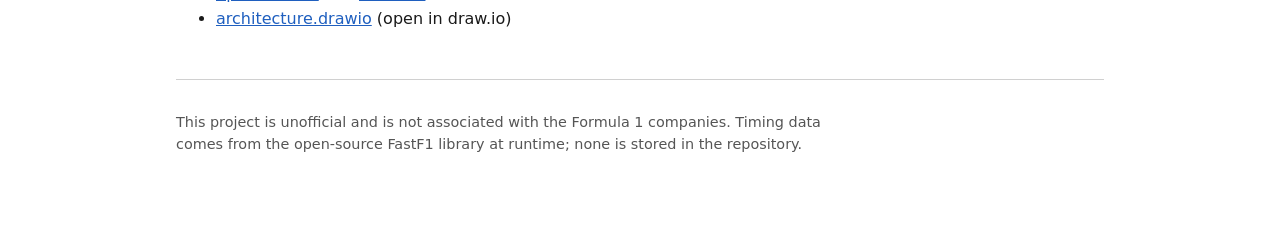
==== commit 86254043: "docs: reframe site intro around the agentic engineering team and Statement One Wording only: title, " ====
--- a/docs/index.html
+++ b/docs/index.html
@@ -3,8 +3,8 @@
 <head>
 <meta charset="utf-8">
 <meta name="viewport" content="width=device-width, initial-scale=1">
-<title>Race Engineer Adaptive Harness</title>
-<meta name="description" content="A race engineer agent inside a self-improving harness, with every run recorded in MongoDB Atlas. What was built on 2026-09-26.">
+<title>Adaptive Harness: an agentic engineering team that learns from its own runs</title>
+<meta name="description" content="An agentic engineering team inside a harness that learns from its own recorded runs, with a fixed evaluator deciding and MongoDB Atlas as its memory. What was built on 2026-09-26.">
 <style>
 :root {
   --bg: #ffffff; --fg: #1a1a1a; --muted: #555555; --line: #d0d0d0; --card: #f7f7f7;
@@ -75,8 +75,8 @@
 <main>
 
 <header>
-<h1>Race Engineer Adaptive Harness</h1>
-<p class="lede">A race engineer agent that briefs safety-car (SC) and virtual-safety-car (VSC) history from public FastF1 timing data, inside a self-improving harness. The harness is the product. Built on 2026-09-26 at the MongoDB hackathon, for the Recursive Harnessing problem statement.</p>
+<h1>Adaptive Harness: an agentic engineering team that learns from its own runs</h1>
+<p class="lede">An agentic engineering team (a data engineer, a statistician, and the lead role that writes the brief, named <code>race_engineer</code> in the code) whose harness learns from its own recorded runs and proposes changes to its own configuration. A fixed evaluator decides which changes are kept, and MongoDB Atlas, including Atlas Vector Search for lessons, is its memory. The harness is the product. Built on 2026-09-26 at the MongoDB hackathon for Statement One, Recursive Harnessing, and trialed on briefs built from public motorsport timing data (FastF1).</p>
 <p class="note">This project is unofficial and is not associated with the Formula 1 companies.</p>
 <nav>
 <a href="#what">What it is</a><a href="#how">How it works</a><a href="#improve">How it improves</a>
@@ -87,10 +87,10 @@
 
 <section id="what">
 <h2>What it is</h2>
-<p>The claim under test: a harness that records its own runs can find the root causes of its defects in those records and change its own process so that it passes more checks on a fixed evaluation it cannot edit, without getting worse elsewhere.</p>
-<p>The agent does a race engineer's job in two task types:</p>
-<ul>
-<li><code>venue_brief</code>: how often Grand Prix races at a venue were interrupted by an SC or a VSC, with counts, rates, and 90% Wilson intervals.</li>
+<p>The claim under test: a harness that records its own runs can find the root causes of its defects in those records and change its own process so that it passes more checks on a fixed evaluation it cannot edit, without getting worse elsewhere. The design fits any analytics and engineering workflow where outputs must cite their evidence.</p>
+<p>In the trial, the team writes two brief types:</p>
+<ul>
+<li><code>venue_brief</code>: how often Grand Prix races at a venue were interrupted by a safety car (SC) or a virtual safety car (VSC), with counts, rates, and 90% Wilson intervals.</li>
 <li><code>race_audit</code>: whether a given race had an SC, a VSC, or a red flag.</li>
 </ul>
 <p>Every message, tool call, tool result, check, and decision is written to MongoDB Atlas. An improvement cycle (DMAIC: define, measure, analyze, improve, control) reads those records, proposes changes to the harness configuration, and keeps a change only if a fixed evaluator, running as a separate process, shows it passes more checks without regressions.</p>
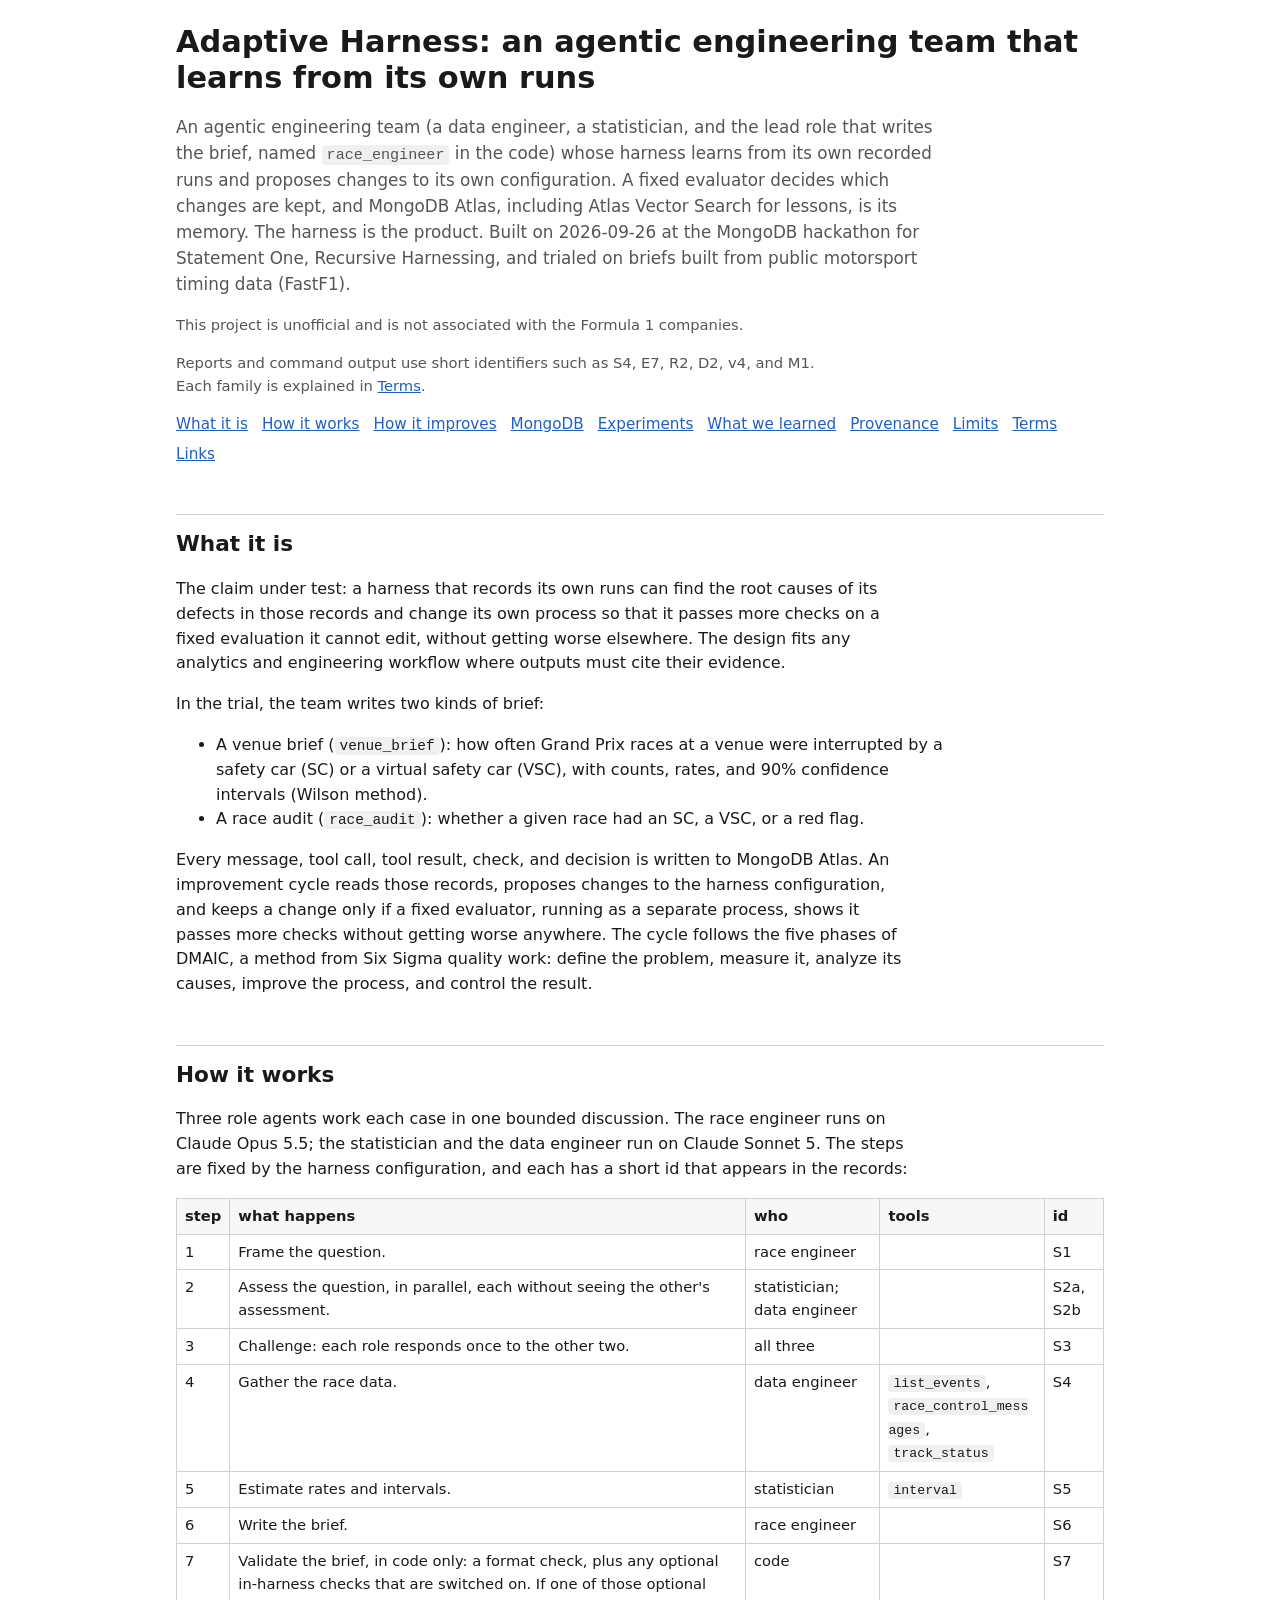
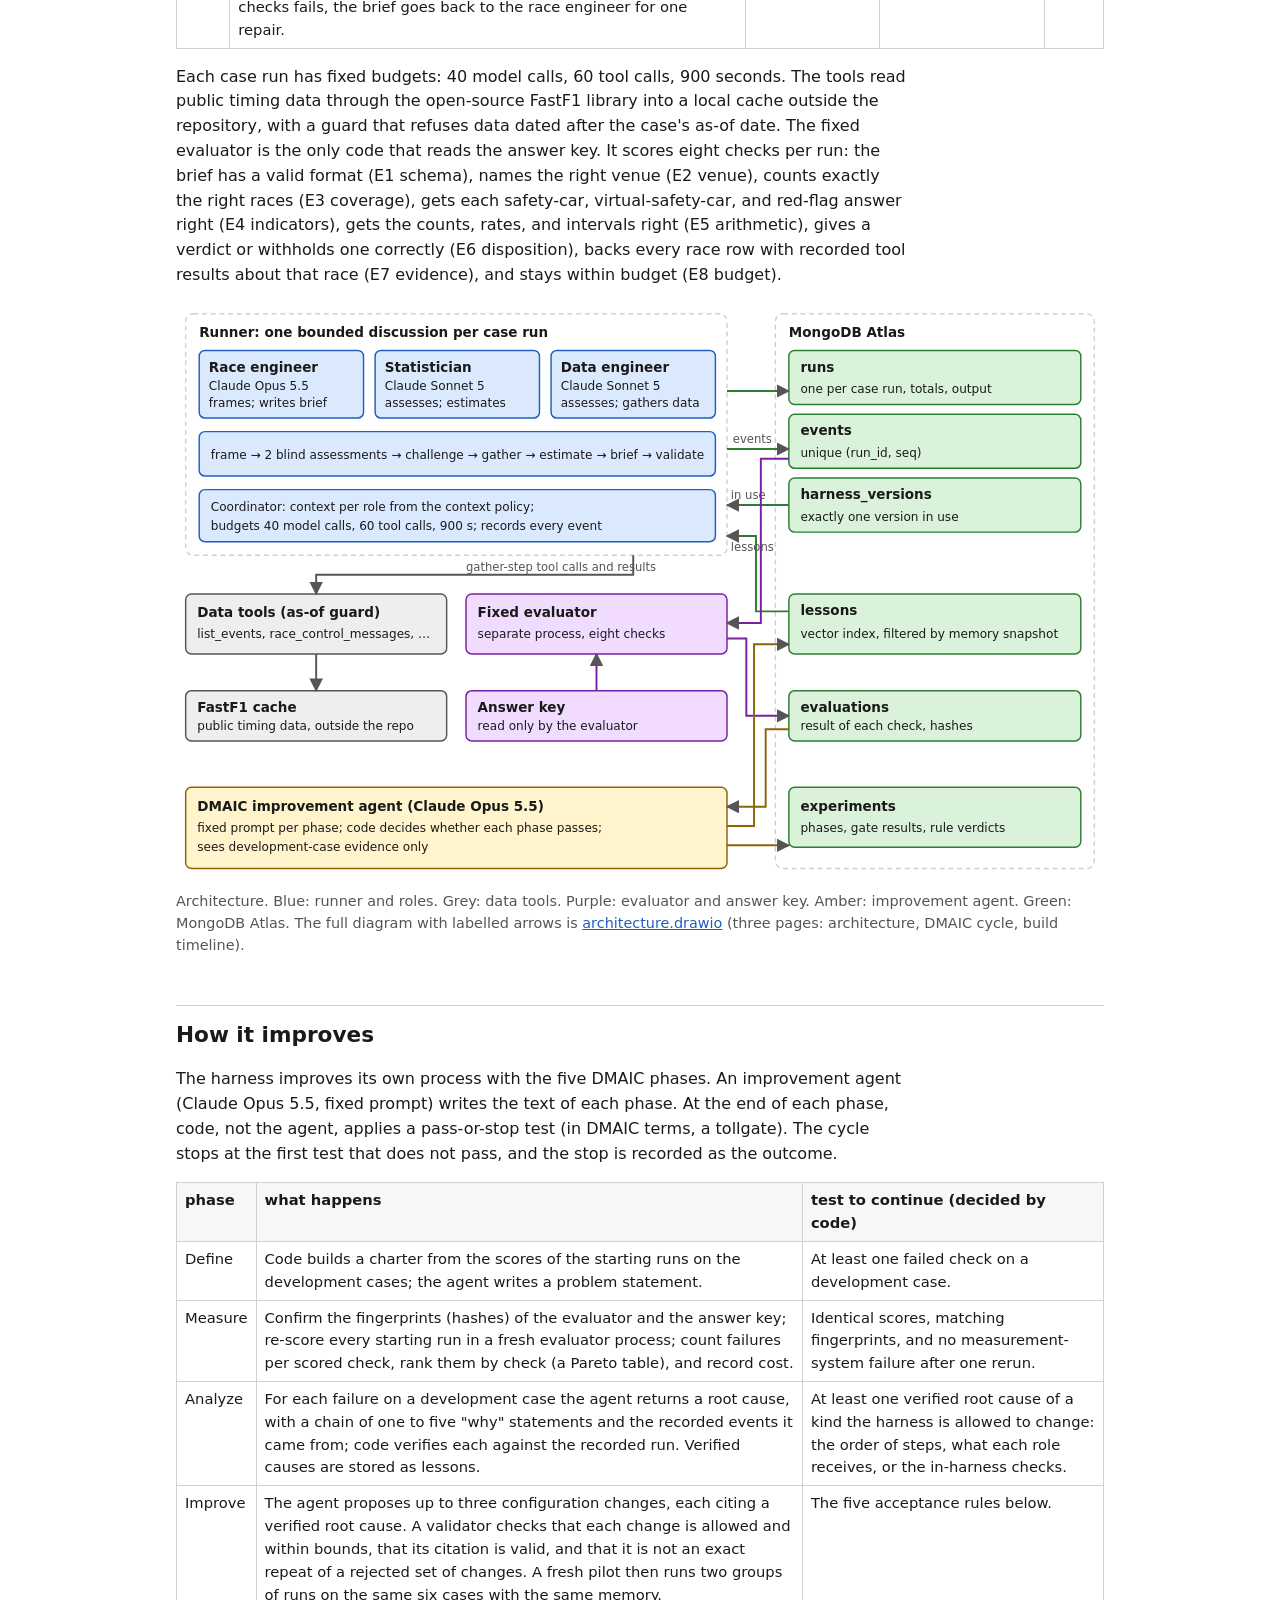
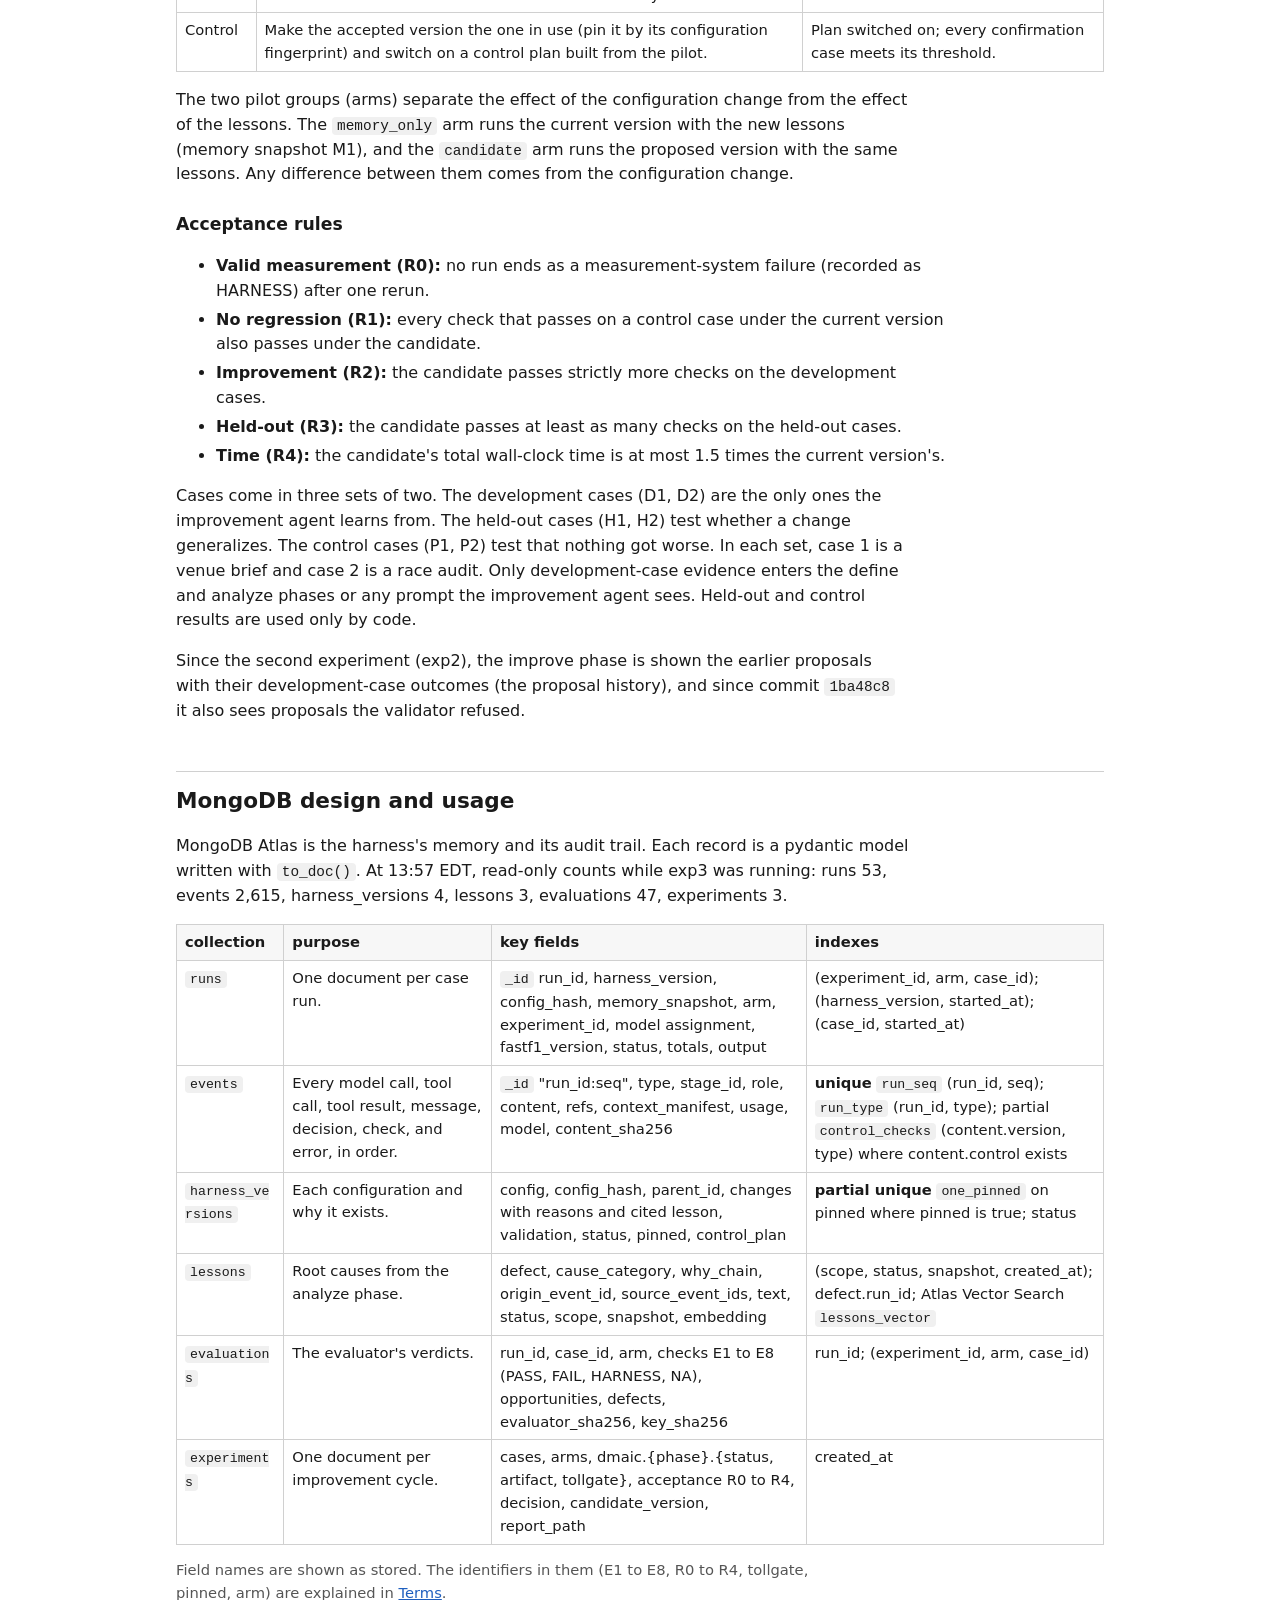
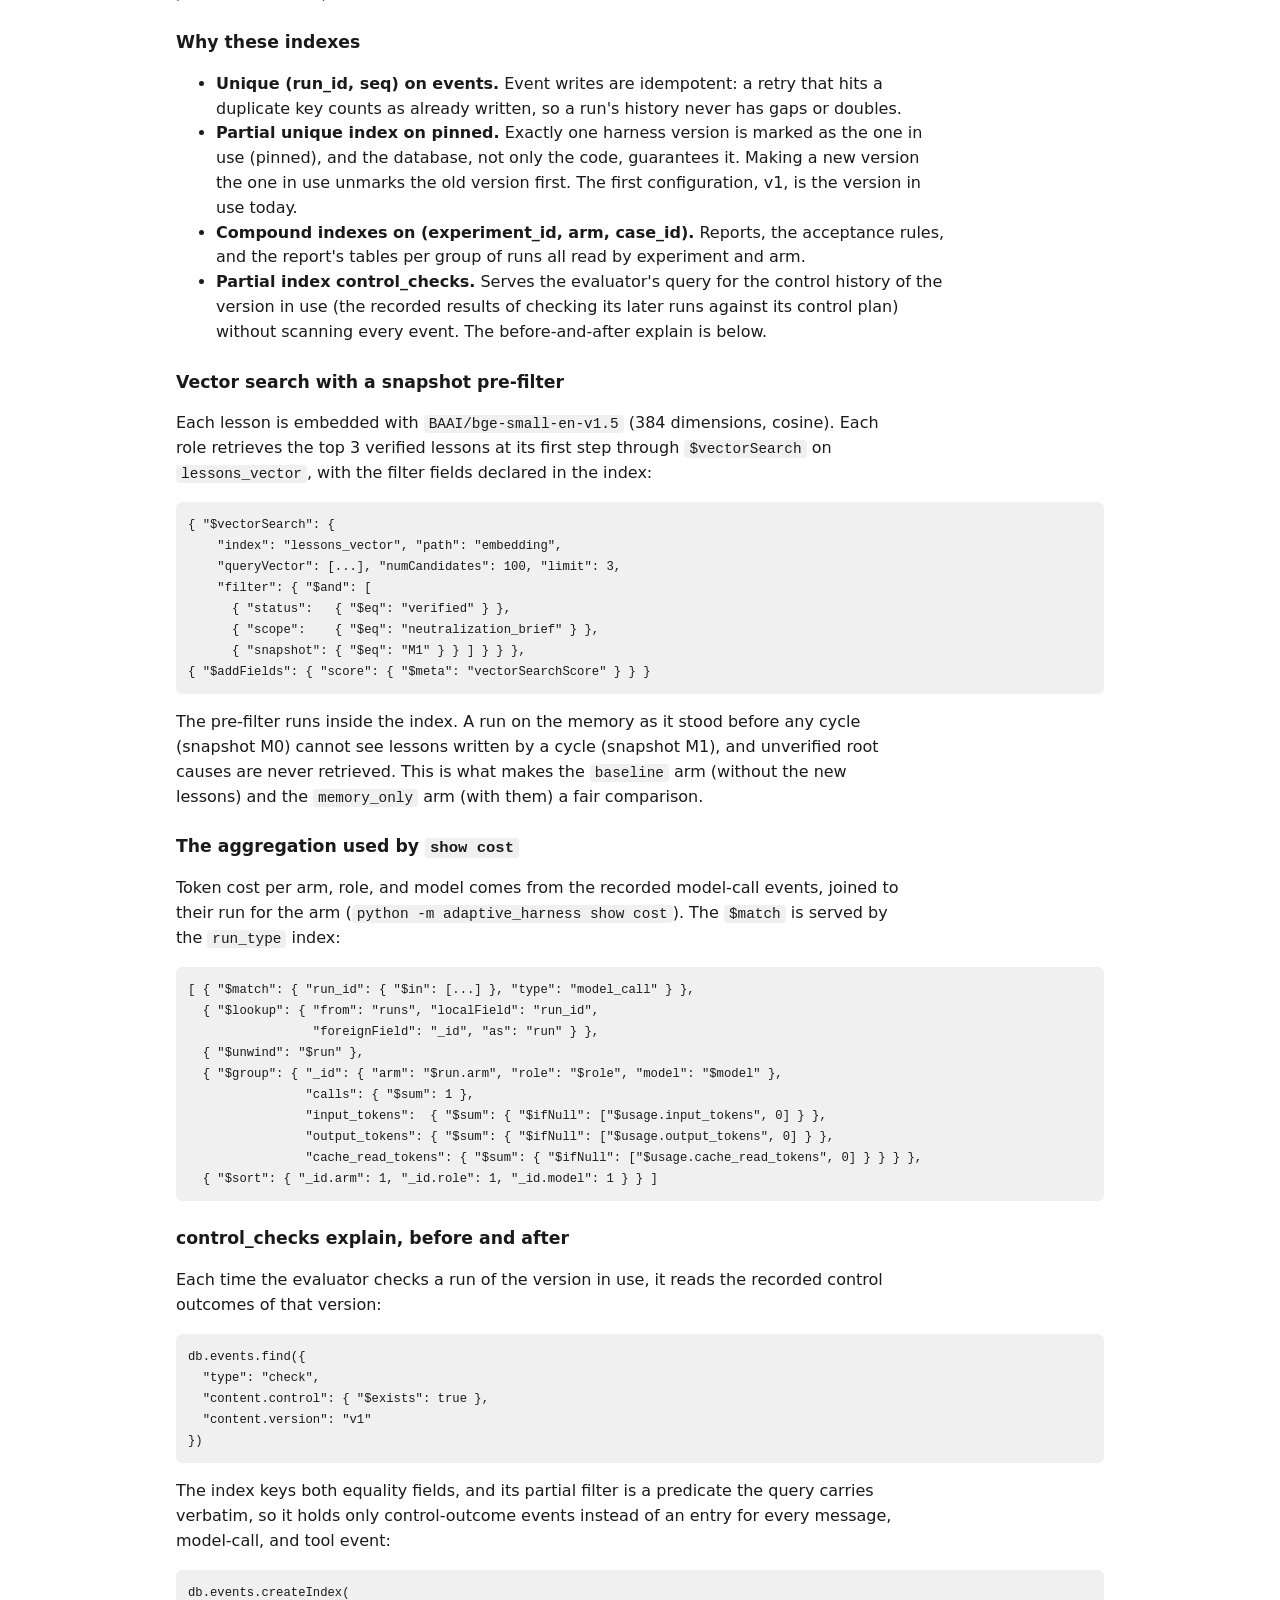
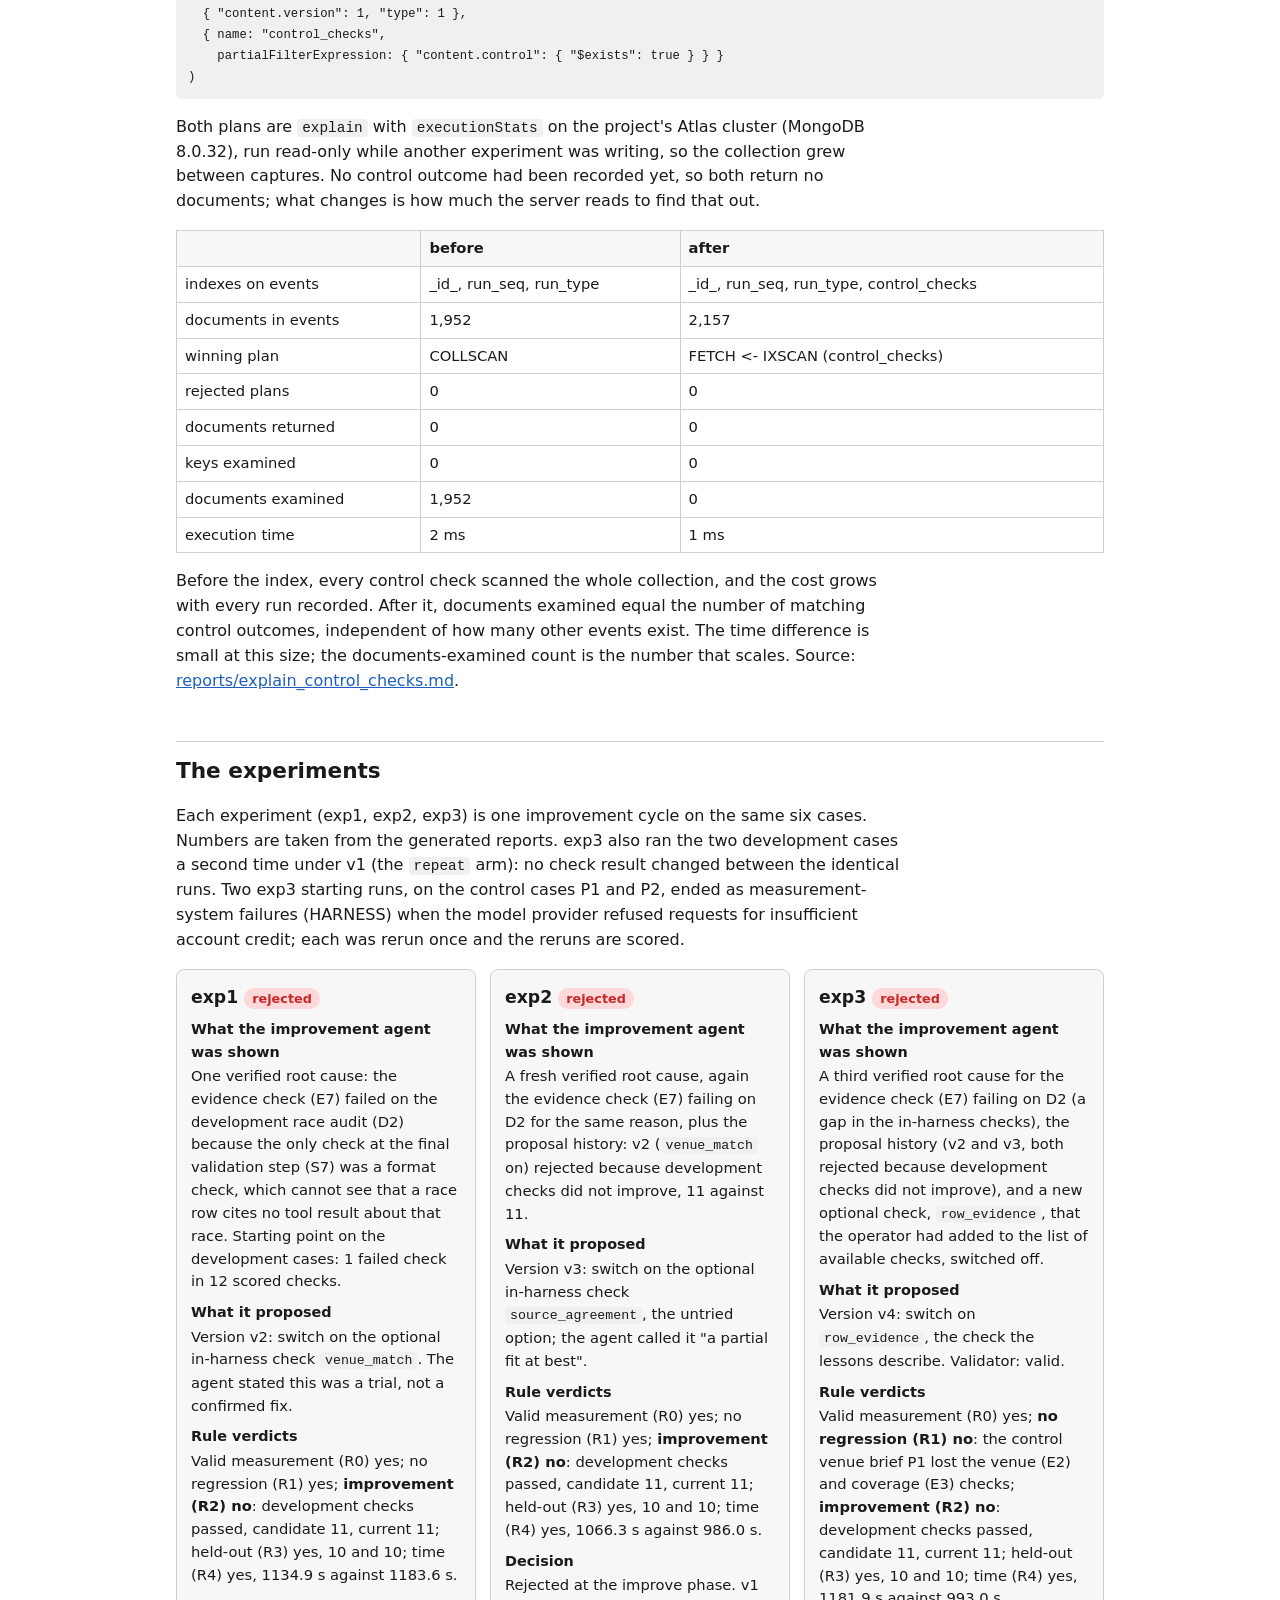
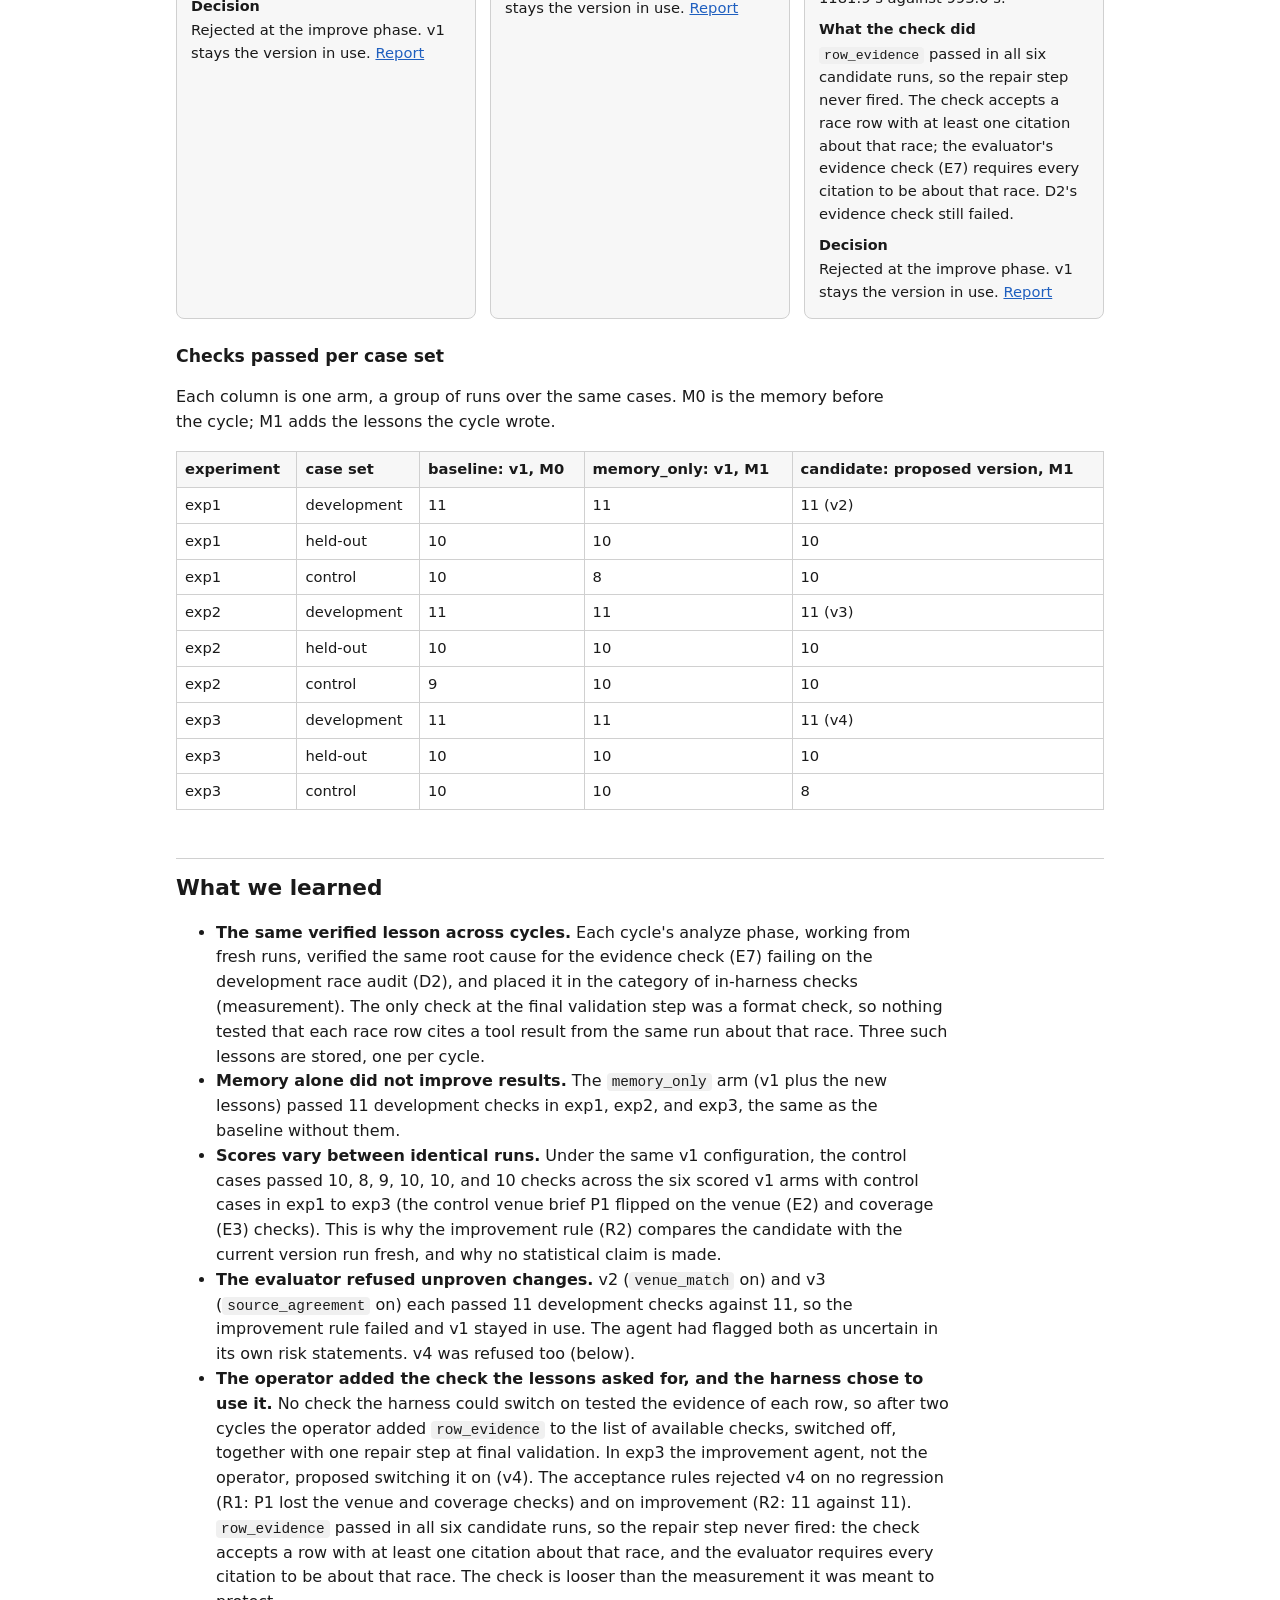
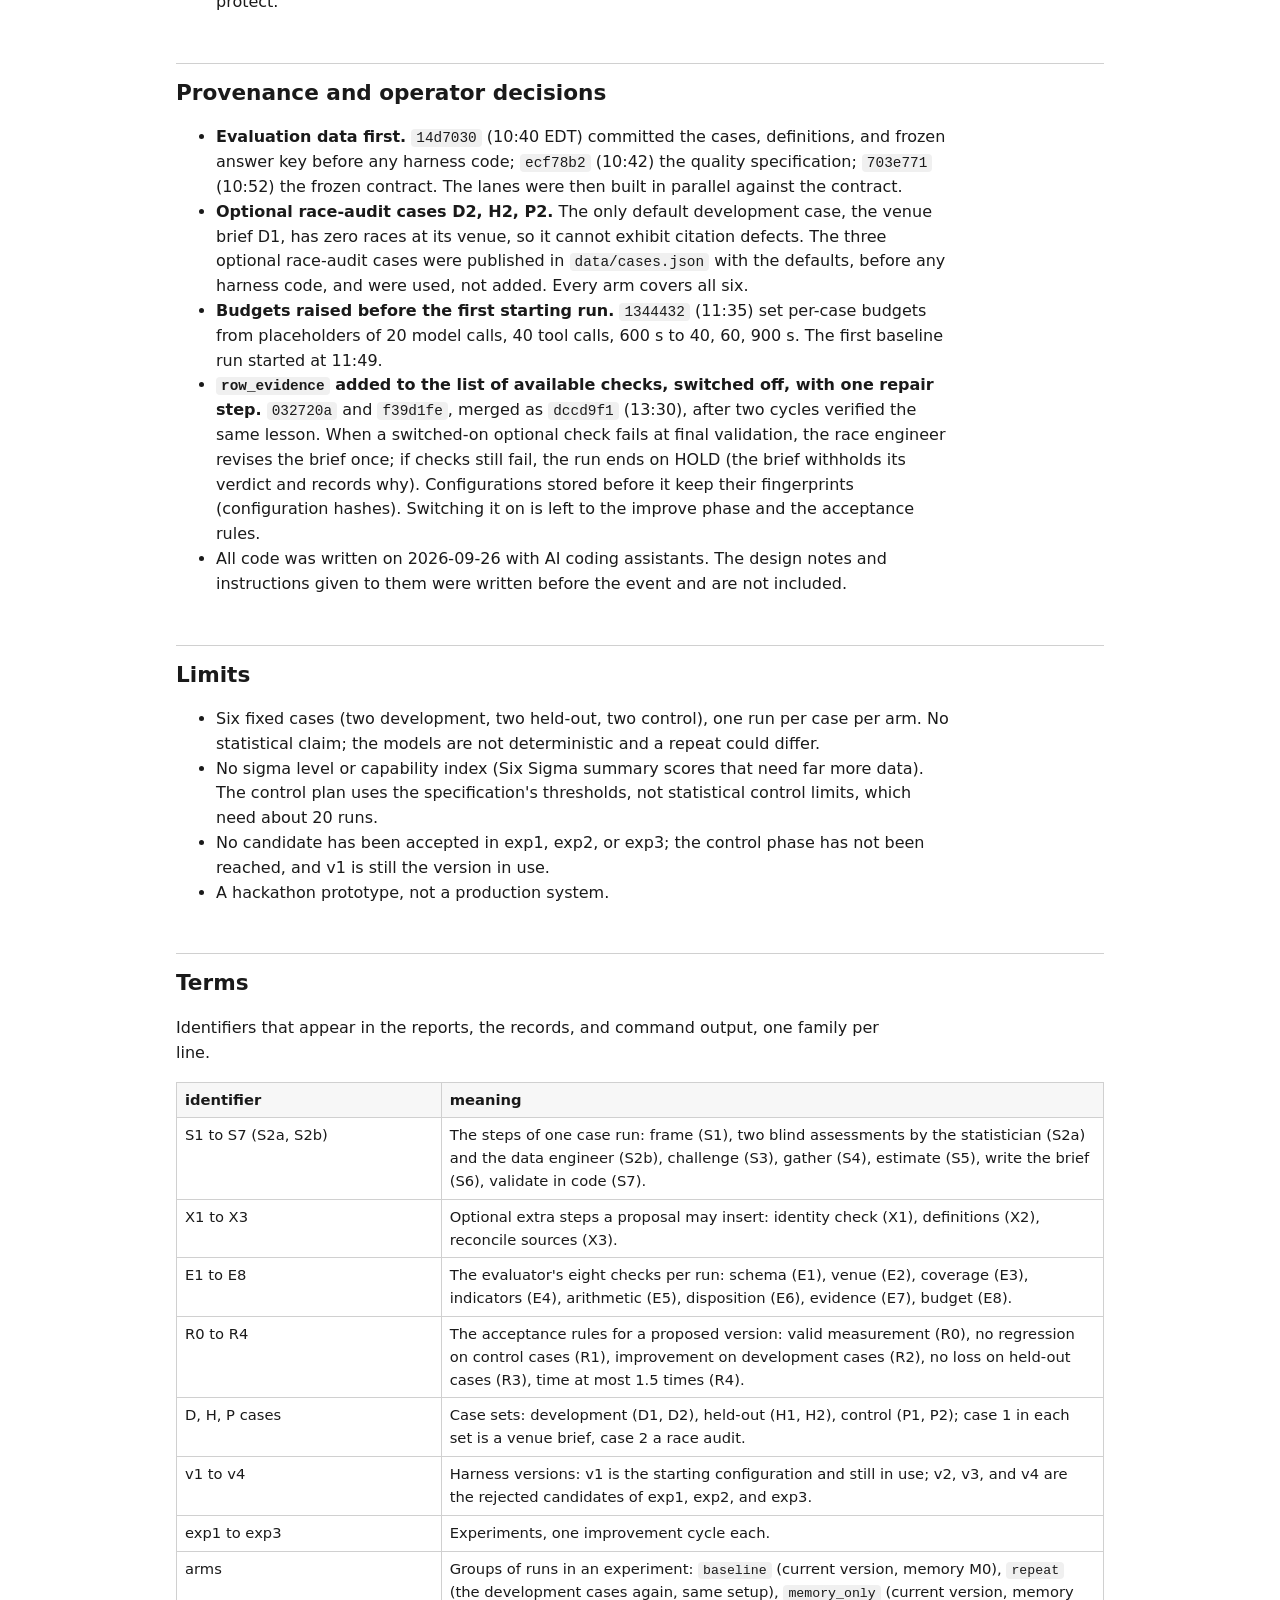
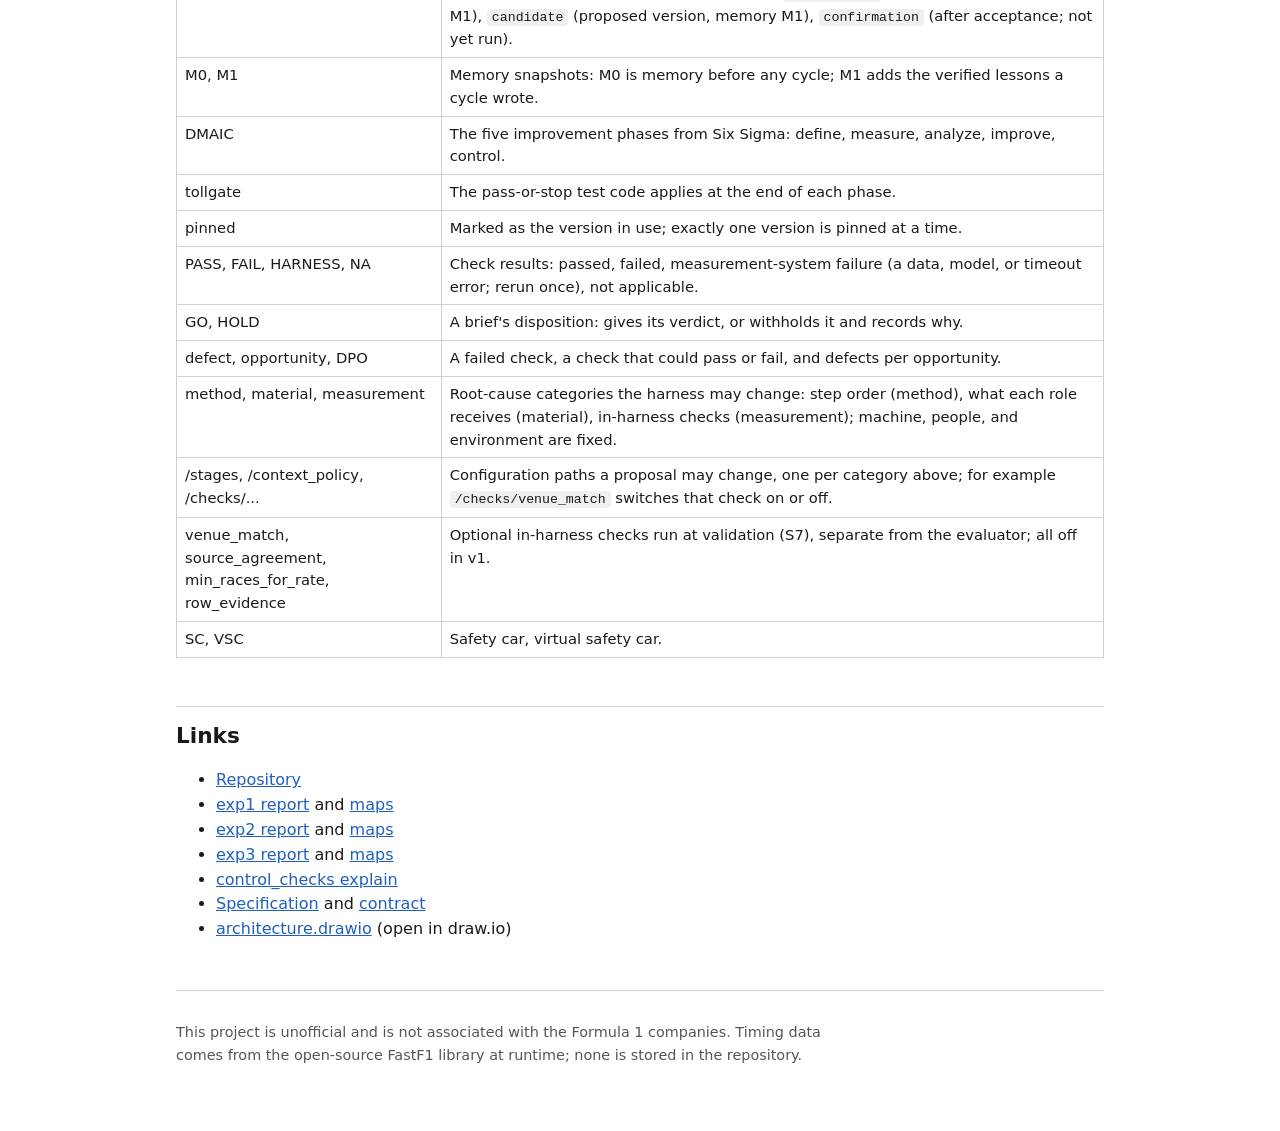
==== commit 3194f834: "docs: plain-language pass on the site and README, add a Terms section Explain or replace stage, chec" ====
--- a/docs/index.html
+++ b/docs/index.html
@@ -78,56 +78,57 @@
 <h1>Adaptive Harness: an agentic engineering team that learns from its own runs</h1>
 <p class="lede">An agentic engineering team (a data engineer, a statistician, and the lead role that writes the brief, named <code>race_engineer</code> in the code) whose harness learns from its own recorded runs and proposes changes to its own configuration. A fixed evaluator decides which changes are kept, and MongoDB Atlas, including Atlas Vector Search for lessons, is its memory. The harness is the product. Built on 2026-09-26 at the MongoDB hackathon for Statement One, Recursive Harnessing, and trialed on briefs built from public motorsport timing data (FastF1).</p>
 <p class="note">This project is unofficial and is not associated with the Formula 1 companies.</p>
+<p class="note">Reports and command output use short identifiers such as S4, E7, R2, D2, v4, and M1. Each family is explained in <a href="#terms">Terms</a>.</p>
 <nav>
 <a href="#what">What it is</a><a href="#how">How it works</a><a href="#improve">How it improves</a>
 <a href="#mongodb">MongoDB</a><a href="#experiments">Experiments</a><a href="#learned">What we learned</a>
-<a href="#provenance">Provenance</a><a href="#limits">Limits</a><a href="#links">Links</a>
+<a href="#provenance">Provenance</a><a href="#limits">Limits</a><a href="#terms">Terms</a><a href="#links">Links</a>
 </nav>
 </header>
 
 <section id="what">
 <h2>What it is</h2>
 <p>The claim under test: a harness that records its own runs can find the root causes of its defects in those records and change its own process so that it passes more checks on a fixed evaluation it cannot edit, without getting worse elsewhere. The design fits any analytics and engineering workflow where outputs must cite their evidence.</p>
-<p>In the trial, the team writes two brief types:</p>
-<ul>
-<li><code>venue_brief</code>: how often Grand Prix races at a venue were interrupted by a safety car (SC) or a virtual safety car (VSC), with counts, rates, and 90% Wilson intervals.</li>
-<li><code>race_audit</code>: whether a given race had an SC, a VSC, or a red flag.</li>
-</ul>
-<p>Every message, tool call, tool result, check, and decision is written to MongoDB Atlas. An improvement cycle (DMAIC: define, measure, analyze, improve, control) reads those records, proposes changes to the harness configuration, and keeps a change only if a fixed evaluator, running as a separate process, shows it passes more checks without regressions.</p>
+<p>In the trial, the team writes two kinds of brief:</p>
+<ul>
+<li>A venue brief (<code>venue_brief</code>): how often Grand Prix races at a venue were interrupted by a safety car (SC) or a virtual safety car (VSC), with counts, rates, and 90% confidence intervals (Wilson method).</li>
+<li>A race audit (<code>race_audit</code>): whether a given race had an SC, a VSC, or a red flag.</li>
+</ul>
+<p>Every message, tool call, tool result, check, and decision is written to MongoDB Atlas. An improvement cycle reads those records, proposes changes to the harness configuration, and keeps a change only if a fixed evaluator, running as a separate process, shows it passes more checks without getting worse anywhere. The cycle follows the five phases of DMAIC, a method from Six Sigma quality work: define the problem, measure it, analyze its causes, improve the process, and control the result.</p>
 </section>
 
 <section id="how">
 <h2>How it works</h2>
-<p>Three role agents work each case in one bounded discussion. The race engineer runs on Claude Opus 5.5; the statistician and the data engineer run on Claude Sonnet 5. The stages are fixed by the harness configuration:</p>
-<div class="table-wrap"><table>
-<tr><th>stage</th><th>name</th><th>who</th><th>tools</th></tr>
-<tr><td>S1</td><td>frame</td><td>race engineer</td><td></td></tr>
-<tr><td>S2a, S2b</td><td>assess (in parallel, blind to each other)</td><td>statistician; data engineer</td><td></td></tr>
-<tr><td>S3</td><td>challenge (each role responds once to the other two)</td><td>all three</td><td></td></tr>
-<tr><td>S4</td><td>gather</td><td>data engineer</td><td><code>list_events</code>, <code>race_control_messages</code>, <code>track_status</code></td></tr>
-<tr><td>S5</td><td>estimate</td><td>statistician</td><td><code>interval</code></td></tr>
-<tr><td>S6</td><td>brief</td><td>race engineer</td><td></td></tr>
-<tr><td>S7</td><td>validate (code only): schema plus any enabled catalog checks, with one repair round</td><td>code</td><td></td></tr>
-</table></div>
-<p>Each case run has fixed budgets: 40 model calls, 60 tool calls, 900 seconds. The tools read public timing data through the open-source FastF1 library into a local cache outside the repository, with an as-of guard. The fixed evaluator is the only code that reads the answer key; it scores eight checks per run (E1 schema, E2 venue, E3 coverage, E4 indicators, E5 arithmetic, E6 disposition, E7 evidence, E8 budget).</p>
+<p>Three role agents work each case in one bounded discussion. The race engineer runs on Claude Opus 5.5; the statistician and the data engineer run on Claude Sonnet 5. The steps are fixed by the harness configuration, and each has a short id that appears in the records:</p>
+<div class="table-wrap"><table>
+<tr><th>step</th><th>what happens</th><th>who</th><th>tools</th><th>id</th></tr>
+<tr><td>1</td><td>Frame the question.</td><td>race engineer</td><td></td><td>S1</td></tr>
+<tr><td>2</td><td>Assess the question, in parallel, each without seeing the other's assessment.</td><td>statistician; data engineer</td><td></td><td>S2a, S2b</td></tr>
+<tr><td>3</td><td>Challenge: each role responds once to the other two.</td><td>all three</td><td></td><td>S3</td></tr>
+<tr><td>4</td><td>Gather the race data.</td><td>data engineer</td><td><code>list_events</code>, <code>race_control_messages</code>, <code>track_status</code></td><td>S4</td></tr>
+<tr><td>5</td><td>Estimate rates and intervals.</td><td>statistician</td><td><code>interval</code></td><td>S5</td></tr>
+<tr><td>6</td><td>Write the brief.</td><td>race engineer</td><td></td><td>S6</td></tr>
+<tr><td>7</td><td>Validate the brief, in code only: a format check, plus any optional in-harness checks that are switched on. If one of those optional checks fails, the brief goes back to the race engineer for one repair.</td><td>code</td><td></td><td>S7</td></tr>
+</table></div>
+<p>Each case run has fixed budgets: 40 model calls, 60 tool calls, 900 seconds. The tools read public timing data through the open-source FastF1 library into a local cache outside the repository, with a guard that refuses data dated after the case's as-of date. The fixed evaluator is the only code that reads the answer key. It scores eight checks per run: the brief has a valid format (E1 schema), names the right venue (E2 venue), counts exactly the right races (E3 coverage), gets each safety-car, virtual-safety-car, and red-flag answer right (E4 indicators), gets the counts, rates, and intervals right (E5 arithmetic), gives a verdict or withholds one correctly (E6 disposition), backs every race row with recorded tool results about that race (E7 evidence), and stays within budget (E8 budget).</p>
 
 <figure>
 <svg viewBox="0 0 960 600" role="img" aria-labelledby="arch-title arch-desc">
 <title id="arch-title">Architecture</title>
-<desc id="arch-desc">The runner holds three roles and stages S1 to S7. The data engineer calls data tools over the FastF1 cache. The runner writes runs and events to MongoDB Atlas and reads the pinned configuration and verified lessons from it. The evaluator, a separate process, alone reads the answer key, reads outputs and events, and writes evaluations. The DMAIC improvement agent reads development-case evaluations and writes lessons, harness versions, and experiments.</desc>
+<desc id="arch-desc">The runner holds three roles and the seven steps of a case run. The data engineer calls data tools over the FastF1 cache. The runner writes runs and events to MongoDB Atlas and reads from it the configuration in use and the verified lessons. The evaluator, a separate process, alone reads the answer key, reads outputs and events, and writes evaluations. The DMAIC improvement agent reads development-case evaluations and writes lessons, harness versions, and experiments.</desc>
 <defs>
 <marker id="ah" viewBox="0 0 10 10" refX="9" refY="5" markerWidth="7" markerHeight="7" orient="auto-start-reverse"><path d="M0,0 L10,5 L0,10 z" style="fill: var(--muted)"/></marker>
 </defs>
 <rect class="frame" x="10" y="10" width="560" height="250" rx="8"/>
 <text class="t" x="24" y="34">Runner: one bounded discussion per case run</text>
 <rect class="b" x="24" y="48" width="170" height="70" rx="6"/>
-<text class="t" x="34" y="70">Race engineer</text><text class="s" x="34" y="89">Claude Opus 5.5</text><text class="s" x="34" y="107">S1, S3, S6 brief</text>
+<text class="t" x="34" y="70">Race engineer</text><text class="s" x="34" y="89">Claude Opus 5.5</text><text class="s" x="34" y="107">frames; writes brief</text>
 <rect class="b" x="206" y="48" width="170" height="70" rx="6"/>
-<text class="t" x="216" y="70">Statistician</text><text class="s" x="216" y="89">Claude Sonnet 5</text><text class="s" x="216" y="107">S2a, S3, S5 estimate</text>
+<text class="t" x="216" y="70">Statistician</text><text class="s" x="216" y="89">Claude Sonnet 5</text><text class="s" x="216" y="107">assesses; estimates</text>
 <rect class="b" x="388" y="48" width="170" height="70" rx="6"/>
-<text class="t" x="398" y="70">Data engineer</text><text class="s" x="398" y="89">Claude Sonnet 5</text><text class="s" x="398" y="107">S2b, S3, S4 gather</text>
+<text class="t" x="398" y="70">Data engineer</text><text class="s" x="398" y="89">Claude Sonnet 5</text><text class="s" x="398" y="107">assesses; gathers data</text>
 <rect class="b" x="24" y="132" width="534" height="46" rx="6"/>
-<text class="s" x="36" y="160">S1 → S2a ∥ S2b → S3 → S4 → S5 → S6 → S7 (code: schema + catalog checks)</text>
+<text class="s" x="36" y="160">frame → 2 blind assessments → challenge → gather → estimate → brief → validate</text>
 <rect class="b" x="24" y="192" width="534" height="54" rx="6"/>
 <text class="s" x="36" y="214">Coordinator: context per role from the context policy;</text>
 <text class="s" x="36" y="234">budgets 40 model calls, 60 tool calls, 900 s; records every event</text>
@@ -137,34 +138,34 @@
 <rect class="k" x="10" y="400" width="270" height="52" rx="6"/>
 <text class="t" x="22" y="422">FastF1 cache</text><text class="s" x="22" y="441">public timing data, outside the repo</text>
 <path class="ar k" d="M473 260 V280 H145 V300" marker-end="url(#ah)"/>
-<text class="lbl" x="300" y="276">S4 tool calls and results</text>
+<text class="lbl" x="300" y="276">gather-step tool calls and results</text>
 <path class="ar k" d="M145 362 V400" marker-end="url(#ah)"/>
 
 <rect class="p" x="300" y="300" width="270" height="62" rx="6"/>
-<text class="t" x="312" y="324">Fixed evaluator</text><text class="s" x="312" y="346">separate process, checks E1 to E8</text>
+<text class="t" x="312" y="324">Fixed evaluator</text><text class="s" x="312" y="346">separate process, eight checks</text>
 <rect class="p" x="300" y="400" width="270" height="52" rx="6"/>
 <text class="t" x="312" y="422">Answer key</text><text class="s" x="312" y="441">read only by the evaluator</text>
 <path class="ar p" d="M435 400 V362" marker-end="url(#ah)"/>
 
 <rect class="a" x="10" y="500" width="560" height="84" rx="6"/>
 <text class="t" x="22" y="524">DMAIC improvement agent (Claude Opus 5.5)</text>
-<text class="s" x="22" y="546">fixed prompt per phase; every tollgate decided by code;</text>
+<text class="s" x="22" y="546">fixed prompt per phase; code decides whether each phase passes;</text>
 <text class="s" x="22" y="566">sees development-case evidence only</text>
 
 <rect class="frame" x="620" y="10" width="330" height="574" rx="8"/>
 <text class="t" x="634" y="34">MongoDB Atlas</text>
 <rect class="g" x="634" y="48" width="302" height="56" rx="6"/><text class="t" x="646" y="70">runs</text><text class="s" x="646" y="92">one per case run, totals, output</text>
 <rect class="g" x="634" y="114" width="302" height="56" rx="6"/><text class="t" x="646" y="136">events</text><text class="s" x="646" y="158">unique (run_id, seq)</text>
-<rect class="g" x="634" y="180" width="302" height="56" rx="6"/><text class="t" x="646" y="202">harness_versions</text><text class="s" x="646" y="224">one pinned version</text>
-<rect class="g" x="634" y="300" width="302" height="62" rx="6"/><text class="t" x="646" y="322">lessons</text><text class="s" x="646" y="346">lessons_vector, snapshot pre-filter</text>
-<rect class="g" x="634" y="400" width="302" height="52" rx="6"/><text class="t" x="646" y="422">evaluations</text><text class="s" x="646" y="441">E1 to E8 verdicts, hashes</text>
-<rect class="g" x="634" y="500" width="302" height="62" rx="6"/><text class="t" x="646" y="524">experiments</text><text class="s" x="646" y="546">phases, tollgates, R0 to R4</text>
+<rect class="g" x="634" y="180" width="302" height="56" rx="6"/><text class="t" x="646" y="202">harness_versions</text><text class="s" x="646" y="224">exactly one version in use</text>
+<rect class="g" x="634" y="300" width="302" height="62" rx="6"/><text class="t" x="646" y="322">lessons</text><text class="s" x="646" y="346">vector index, filtered by memory snapshot</text>
+<rect class="g" x="634" y="400" width="302" height="52" rx="6"/><text class="t" x="646" y="422">evaluations</text><text class="s" x="646" y="441">result of each check, hashes</text>
+<rect class="g" x="634" y="500" width="302" height="62" rx="6"/><text class="t" x="646" y="524">experiments</text><text class="s" x="646" y="546">phases, gate results, rule verdicts</text>
 
 <path class="ar g" d="M570 90 H634" marker-end="url(#ah)"/>
 <path class="ar g" d="M570 150 H634" marker-end="url(#ah)"/>
 <text class="lbl" x="576" y="144">events</text>
 <path class="ar g" d="M634 208 H570" marker-end="url(#ah)"/>
-<text class="lbl" x="574" y="202">pinned</text>
+<text class="lbl" x="574" y="202">in use</text>
 <path class="ar g" d="M634 318 H600 V240 H570" marker-end="url(#ah)"/>
 <text class="lbl" x="574" y="256">lessons</text>
 <path class="ar p" d="M634 160 H605 V330 H570" marker-end="url(#ah)"/>
@@ -179,26 +180,26 @@
 
 <section id="improve">
 <h2>How it improves</h2>
-<p>The harness improves its own process with DMAIC. An improvement agent (Claude Opus 5.5, fixed prompt) writes the text of each phase; code decides every tollgate. The cycle stops at the first tollgate that does not pass, and the stop is recorded as the outcome.</p>
-<div class="table-wrap"><table>
-<tr><th>phase</th><th>what happens</th><th>tollgate (code)</th></tr>
-<tr><td>Define</td><td>Code builds a charter from the baseline's development-case evaluations; the agent writes a problem statement.</td><td>At least one development defect.</td></tr>
-<tr><td>Measure</td><td>Confirm evaluator and answer-key hashes; re-score every baseline run in a fresh evaluator process; defects per opportunity, Pareto, cost.</td><td>Verdicts identical, hashes match, no HARNESS result after one rerun.</td></tr>
-<tr><td>Analyze</td><td>For each development defect the agent returns a root cause with a why-chain of one to five statements and the events it came from; code verifies each against the recorded run. Verified causes become lessons.</td><td>At least one verified root cause in a category the harness can change (stages, context, in-harness checks).</td></tr>
-<tr><td>Improve</td><td>The agent proposes up to three configuration changes, each citing a verified root cause. A validator checks paths, bounds, citations, and refuses an exact repeat of a rejected change set. A fresh pilot runs two arms on the same six cases with the same memory.</td><td>The acceptance rules R0 to R4.</td></tr>
-<tr><td>Control</td><td>Pin the accepted version by its configuration hash and arm a control plan from the pilot.</td><td>Plan armed; every confirmation case meets its threshold.</td></tr>
-</table></div>
-<p>The two pilot arms isolate the configuration change from the lessons: <code>memory_only</code> is the current version with the new lessons (snapshot M1), and <code>candidate</code> is the proposed version with the same lessons.</p>
+<p>The harness improves its own process with the five DMAIC phases. An improvement agent (Claude Opus 5.5, fixed prompt) writes the text of each phase. At the end of each phase, code, not the agent, applies a pass-or-stop test (in DMAIC terms, a tollgate). The cycle stops at the first test that does not pass, and the stop is recorded as the outcome.</p>
+<div class="table-wrap"><table>
+<tr><th>phase</th><th>what happens</th><th>test to continue (decided by code)</th></tr>
+<tr><td>Define</td><td>Code builds a charter from the scores of the starting runs on the development cases; the agent writes a problem statement.</td><td>At least one failed check on a development case.</td></tr>
+<tr><td>Measure</td><td>Confirm the fingerprints (hashes) of the evaluator and the answer key; re-score every starting run in a fresh evaluator process; count failures per scored check, rank them by check (a Pareto table), and record cost.</td><td>Identical scores, matching fingerprints, and no measurement-system failure after one rerun.</td></tr>
+<tr><td>Analyze</td><td>For each failure on a development case the agent returns a root cause, with a chain of one to five "why" statements and the recorded events it came from; code verifies each against the recorded run. Verified causes are stored as lessons.</td><td>At least one verified root cause of a kind the harness is allowed to change: the order of steps, what each role receives, or the in-harness checks.</td></tr>
+<tr><td>Improve</td><td>The agent proposes up to three configuration changes, each citing a verified root cause. A validator checks that each change is allowed and within bounds, that its citation is valid, and that it is not an exact repeat of a rejected set of changes. A fresh pilot then runs two groups of runs on the same six cases with the same memory.</td><td>The five acceptance rules below.</td></tr>
+<tr><td>Control</td><td>Make the accepted version the one in use (pin it by its configuration fingerprint) and switch on a control plan built from the pilot.</td><td>Plan switched on; every confirmation case meets its threshold.</td></tr>
+</table></div>
+<p>The two pilot groups (arms) separate the effect of the configuration change from the effect of the lessons. The <code>memory_only</code> arm runs the current version with the new lessons (memory snapshot M1), and the <code>candidate</code> arm runs the proposed version with the same lessons. Any difference between them comes from the configuration change.</p>
 <h3>Acceptance rules</h3>
 <ul class="rules">
-<li><b>R0 validity:</b> no run ends as a measurement-system failure (HARNESS) after one rerun.</li>
-<li><b>R1 no regression:</b> every check that passes on a control case under the current version also passes under the candidate.</li>
-<li><b>R2 improvement:</b> the candidate passes strictly more development-case checks.</li>
-<li><b>R3 held-out:</b> the candidate passes at least as many held-out checks.</li>
-<li><b>R4 time:</b> the candidate's total wall-clock time is at most 1.5 times the current version's.</li>
-</ul>
-<p>Cases come in three sets of two: development (D1, D2), held-out (H1, H2), and control (P1, P2). Only development-case evidence enters define, analyze, or any prompt the improvement agent sees. Held-out and control results are used only by code.</p>
-<p>Since exp2, the improve phase is shown the earlier proposals with their development-case outcomes (proposal history), and since commit <code>1ba48c8</code> it also sees proposals the validator refused.</p>
+<li><b>Valid measurement (R0):</b> no run ends as a measurement-system failure (recorded as HARNESS) after one rerun.</li>
+<li><b>No regression (R1):</b> every check that passes on a control case under the current version also passes under the candidate.</li>
+<li><b>Improvement (R2):</b> the candidate passes strictly more checks on the development cases.</li>
+<li><b>Held-out (R3):</b> the candidate passes at least as many checks on the held-out cases.</li>
+<li><b>Time (R4):</b> the candidate's total wall-clock time is at most 1.5 times the current version's.</li>
+</ul>
+<p>Cases come in three sets of two. The development cases (D1, D2) are the only ones the improvement agent learns from. The held-out cases (H1, H2) test whether a change generalizes. The control cases (P1, P2) test that nothing got worse. In each set, case 1 is a venue brief and case 2 is a race audit. Only development-case evidence enters the define and analyze phases or any prompt the improvement agent sees. Held-out and control results are used only by code.</p>
+<p>Since the second experiment (exp2), the improve phase is shown the earlier proposals with their development-case outcomes (the proposal history), and since commit <code>1ba48c8</code> it also sees proposals the validator refused.</p>
 </section>
 
 <section id="mongodb">
@@ -213,17 +214,18 @@
 <tr><td><code>evaluations</code></td><td>The evaluator's verdicts.</td><td>run_id, case_id, arm, checks E1 to E8 (PASS, FAIL, HARNESS, NA), opportunities, defects, evaluator_sha256, key_sha256</td><td>run_id; (experiment_id, arm, case_id)</td></tr>
 <tr><td><code>experiments</code></td><td>One document per improvement cycle.</td><td>cases, arms, dmaic.{phase}.{status, artifact, tollgate}, acceptance R0 to R4, decision, candidate_version, report_path</td><td>created_at</td></tr>
 </table></div>
+<p class="note">Field names are shown as stored. The identifiers in them (E1 to E8, R0 to R4, tollgate, pinned, arm) are explained in <a href="#terms">Terms</a>.</p>
 
 <h3>Why these indexes</h3>
 <ul>
 <li><b>Unique (run_id, seq) on events.</b> Event writes are idempotent: a retry that hits a duplicate key counts as already written, so a run's history never has gaps or doubles.</li>
-<li><b>Partial unique index on pinned.</b> The database, not only the code, guarantees that exactly one harness version is pinned. Pinning unpins the old version first. v1 is the pinned version today.</li>
-<li><b>Compound indexes on (experiment_id, arm, case_id).</b> Reports, acceptance, and the report's per-arm tables read by experiment and arm.</li>
-<li><b>Partial index control_checks.</b> Serves the evaluator's control-history query (control outcomes of a pinned version) without scanning every event. The before-and-after explain is below.</li>
+<li><b>Partial unique index on pinned.</b> Exactly one harness version is marked as the one in use (pinned), and the database, not only the code, guarantees it. Making a new version the one in use unmarks the old version first. The first configuration, v1, is the version in use today.</li>
+<li><b>Compound indexes on (experiment_id, arm, case_id).</b> Reports, the acceptance rules, and the report's tables per group of runs all read by experiment and arm.</li>
+<li><b>Partial index control_checks.</b> Serves the evaluator's query for the control history of the version in use (the recorded results of checking its later runs against its control plan) without scanning every event. The before-and-after explain is below.</li>
 </ul>
 
 <h3>Vector search with a snapshot pre-filter</h3>
-<p>Each lesson is embedded with <code>BAAI/bge-small-en-v1.5</code> (384 dimensions, cosine). Roles retrieve the top 3 verified lessons at their first stage through <code>$vectorSearch</code> on <code>lessons_vector</code>, with the filter fields declared in the index:</p>
+<p>Each lesson is embedded with <code>BAAI/bge-small-en-v1.5</code> (384 dimensions, cosine). Each role retrieves the top 3 verified lessons at its first step through <code>$vectorSearch</code> on <code>lessons_vector</code>, with the filter fields declared in the index:</p>
 <pre><code>{ "$vectorSearch": {
     "index": "lessons_vector", "path": "embedding",
     "queryVector": [...], "numCandidates": 100, "limit": 3,
@@ -232,7 +234,7 @@
       { "scope":    { "$eq": "neutralization_brief" } },
       { "snapshot": { "$eq": "M1" } } ] } } },
 { "$addFields": { "score": { "$meta": "vectorSearchScore" } } }</code></pre>
-<p>The pre-filter runs inside the index, so a run on memory snapshot M0 cannot see lessons written by a cycle (M1), and unverified root causes are never retrieved. This is what makes the <code>baseline</code> (M0) and <code>memory_only</code> (M1) arms a fair comparison.</p>
+<p>The pre-filter runs inside the index. A run on the memory as it stood before any cycle (snapshot M0) cannot see lessons written by a cycle (snapshot M1), and unverified root causes are never retrieved. This is what makes the <code>baseline</code> arm (without the new lessons) and the <code>memory_only</code> arm (with them) a fair comparison.</p>
 
 <h3>The aggregation used by <code>show cost</code></h3>
 <p>Token cost per arm, role, and model comes from the recorded model-call events, joined to their run for the arm (<code>python -m adaptive_harness show cost</code>). The <code>$match</code> is served by the <code>run_type</code> index:</p>
@@ -248,7 +250,7 @@
   { "$sort": { "_id.arm": 1, "_id.role": 1, "_id.model": 1 } } ]</code></pre>
 
 <h3>control_checks explain, before and after</h3>
-<p>The evaluator's control step reads the recorded control outcomes of a pinned version each time it checks a run:</p>
+<p>Each time the evaluator checks a run of the version in use, it reads the recorded control outcomes of that version:</p>
 <pre><code>db.events.find({
   "type": "check",
   "content.control": { "$exists": true },
@@ -277,54 +279,55 @@
 
 <section id="experiments">
 <h2>The experiments</h2>
-<p>Each experiment is one DMAIC cycle on the same six cases. Numbers are taken from the generated reports. exp3 also ran a repeat of the development cases under v1 (arm repeat): no check changed between the identical runs. Two exp3 baseline runs (P1, P2) ended HARNESS when the model provider refused requests for insufficient account credit; each was rerun once and the reruns are scored.</p>
+<p>Each experiment (exp1, exp2, exp3) is one improvement cycle on the same six cases. Numbers are taken from the generated reports. exp3 also ran the two development cases a second time under v1 (the <code>repeat</code> arm): no check result changed between the identical runs. Two exp3 starting runs, on the control cases P1 and P2, ended as measurement-system failures (HARNESS) when the model provider refused requests for insufficient account credit; each was rerun once and the reruns are scored.</p>
 <div class="cards">
 <article class="card">
 <h3>exp1 <span class="tag rej">rejected</span></h3>
 <dl>
-<dt>What improve was shown</dt>
-<dd>One verified root cause: E7 (evidence) failed on D2 because the only S7 check was schema, which cannot see that a race row cites no race-specific tool result. Development baseline: 1 defect in 12 opportunities.</dd>
+<dt>What the improvement agent was shown</dt>
+<dd>One verified root cause: the evidence check (E7) failed on the development race audit (D2) because the only check at the final validation step (S7) was a format check, which cannot see that a race row cites no tool result about that race. Starting point on the development cases: 1 failed check in 12 scored checks.</dd>
 <dt>What it proposed</dt>
-<dd>v2: enable <code>/checks/venue_match</code>. The agent stated this was a trial, not a confirmed fix.</dd>
+<dd>Version v2: switch on the optional in-harness check <code>venue_match</code>. The agent stated this was a trial, not a confirmed fix.</dd>
 <dt>Rule verdicts</dt>
-<dd>R0 yes; R1 yes; <b>R2 no</b> (development checks: candidate 11, current 11); R3 yes (10 and 10); R4 yes (1134.9 s against 1183.6 s).</dd>
+<dd>Valid measurement (R0) yes; no regression (R1) yes; <b>improvement (R2) no</b>: development checks passed, candidate 11, current 11; held-out (R3) yes, 10 and 10; time (R4) yes, 1134.9 s against 1183.6 s.</dd>
 <dt>Decision</dt>
-<dd>Rejected at improve. v1 stays pinned. <a href="https://github.com/TallGibbs/race-engineer-adaptive-harness/blob/main/reports/exp1.md">Report</a></dd>
+<dd>Rejected at the improve phase. v1 stays the version in use. <a href="https://github.com/TallGibbs/race-engineer-adaptive-harness/blob/main/reports/exp1.md">Report</a></dd>
 </dl>
 </article>
 <article class="card">
 <h3>exp2 <span class="tag rej">rejected</span></h3>
 <dl>
-<dt>What improve was shown</dt>
-<dd>A fresh verified root cause, again E7 on D2 with the same cause, plus the proposal history: v2 (venue_match) rejected on R2, 11 against 11.</dd>
+<dt>What the improvement agent was shown</dt>
+<dd>A fresh verified root cause, again the evidence check (E7) failing on D2 for the same reason, plus the proposal history: v2 (<code>venue_match</code> on) rejected because development checks did not improve, 11 against 11.</dd>
 <dt>What it proposed</dt>
-<dd>v3: enable <code>/checks/source_agreement</code>, the untried option; the agent called it "a partial fit at best".</dd>
+<dd>Version v3: switch on the optional in-harness check <code>source_agreement</code>, the untried option; the agent called it "a partial fit at best".</dd>
 <dt>Rule verdicts</dt>
-<dd>R0 yes; R1 yes; <b>R2 no</b> (development checks: candidate 11, current 11); R3 yes (10 and 10); R4 yes (1066.3 s against 986.0 s).</dd>
+<dd>Valid measurement (R0) yes; no regression (R1) yes; <b>improvement (R2) no</b>: development checks passed, candidate 11, current 11; held-out (R3) yes, 10 and 10; time (R4) yes, 1066.3 s against 986.0 s.</dd>
 <dt>Decision</dt>
-<dd>Rejected at improve. v1 stays pinned. <a href="https://github.com/TallGibbs/race-engineer-adaptive-harness/blob/main/reports/exp2.md">Report</a></dd>
+<dd>Rejected at the improve phase. v1 stays the version in use. <a href="https://github.com/TallGibbs/race-engineer-adaptive-harness/blob/main/reports/exp2.md">Report</a></dd>
 </dl>
 </article>
 <article class="card">
 <h3>exp3 <span class="tag rej">rejected</span></h3>
 <dl>
-<dt>What improve was shown</dt>
-<dd>A third verified root cause for E7 on D2 (measurement), the proposal history (v2 and v3, both rejected on R2), and the operator-added <code>row_evidence</code> check in the catalog, off by default.</dd>
+<dt>What the improvement agent was shown</dt>
+<dd>A third verified root cause for the evidence check (E7) failing on D2 (a gap in the in-harness checks), the proposal history (v2 and v3, both rejected because development checks did not improve), and a new optional check, <code>row_evidence</code>, that the operator had added to the list of available checks, switched off.</dd>
 <dt>What it proposed</dt>
-<dd>v4: add <code>/checks/row_evidence</code> with enabled true, the check the lessons describe. Validator: valid.</dd>
+<dd>Version v4: switch on <code>row_evidence</code>, the check the lessons describe. Validator: valid.</dd>
 <dt>Rule verdicts</dt>
-<dd>R0 yes; <b>R1 no</b> (control case P1 lost E2 venue and E3 coverage); <b>R2 no</b> (development checks: candidate 11, current 11); R3 yes (10 and 10); R4 yes (1181.9 s against 993.0 s).</dd>
+<dd>Valid measurement (R0) yes; <b>no regression (R1) no</b>: the control venue brief P1 lost the venue (E2) and coverage (E3) checks; <b>improvement (R2) no</b>: development checks passed, candidate 11, current 11; held-out (R3) yes, 10 and 10; time (R4) yes, 1181.9 s against 993.0 s.</dd>
 <dt>What the check did</dt>
-<dd>row_evidence passed in all six candidate runs, so the repair round never fired. The check accepts a race row with at least one race-specific citation; the evaluator's E7 requires every citation to be race-specific. D2's E7 still failed.</dd>
+<dd><code>row_evidence</code> passed in all six candidate runs, so the repair step never fired. The check accepts a race row with at least one citation about that race; the evaluator's evidence check (E7) requires every citation to be about that race. D2's evidence check still failed.</dd>
 <dt>Decision</dt>
-<dd>Rejected at improve. v1 stays pinned. <a href="https://github.com/TallGibbs/race-engineer-adaptive-harness/blob/main/reports/exp3.md">Report</a></dd>
+<dd>Rejected at the improve phase. v1 stays the version in use. <a href="https://github.com/TallGibbs/race-engineer-adaptive-harness/blob/main/reports/exp3.md">Report</a></dd>
 </dl>
 </article>
 </div>
 
 <h3>Checks passed per case set</h3>
-<div class="table-wrap"><table>
-<tr><th>experiment</th><th>case set</th><th>baseline (v1, M0)</th><th>memory_only (v1, M1)</th><th>candidate (M1)</th></tr>
+<p>Each column is one arm, a group of runs over the same cases. M0 is the memory before the cycle; M1 adds the lessons the cycle wrote.</p>
+<div class="table-wrap"><table>
+<tr><th>experiment</th><th>case set</th><th>baseline: v1, M0</th><th>memory_only: v1, M1</th><th>candidate: proposed version, M1</th></tr>
 <tr><td>exp1</td><td>development</td><td>11</td><td>11</td><td>11 (v2)</td></tr>
 <tr><td>exp1</td><td>held-out</td><td>10</td><td>10</td><td>10</td></tr>
 <tr><td>exp1</td><td>control</td><td>10</td><td>8</td><td>10</td></tr>
@@ -340,11 +343,11 @@
 <section id="learned">
 <h2>What we learned</h2>
 <ul>
-<li><b>The same verified lesson across cycles.</b> Each cycle's analyze phase, working from fresh runs, verified the same root cause: E7 on D2, category measurement. The only S7 check was schema, so nothing tested that each race row cites a same-run tool result about that race. Three such lessons are stored, one per cycle.</li>
+<li><b>The same verified lesson across cycles.</b> Each cycle's analyze phase, working from fresh runs, verified the same root cause for the evidence check (E7) failing on the development race audit (D2), and placed it in the category of in-harness checks (measurement). The only check at the final validation step was a format check, so nothing tested that each race row cites a tool result from the same run about that race. Three such lessons are stored, one per cycle.</li>
 <li><b>Memory alone did not improve results.</b> The <code>memory_only</code> arm (v1 plus the new lessons) passed 11 development checks in exp1, exp2, and exp3, the same as the baseline without them.</li>
-<li><b>Scores vary between identical runs.</b> Under the same v1 configuration, the control cases passed 10, 8, 9, 10, 10, and 10 checks across the six scored v1 arms with control cases in exp1 to exp3 (P1's E2 venue and E3 coverage flipped). This is why R2 compares against the current version run fresh, and why no statistical claim is made.</li>
-<li><b>The evaluator refused unproven changes.</b> v2 (venue_match) and v3 (source_agreement) each passed 11 development checks against 11, so R2 failed and v1 stayed pinned. The agent had flagged both as uncertain in its own risk statements. v4 was refused too (below).</li>
-<li><b>The operator added the check the lessons asked for, and the harness chose to use it.</b> No editable check tested per-row evidence, so after two cycles the operator added <code>row_evidence</code> to the catalog, off by default, with one S7 repair round. In exp3 the improvement agent, not the operator, proposed enabling it (v4). The acceptance rules rejected v4 on R1 (P1 lost E2 and E3) and R2 (11 against 11). row_evidence passed in all six candidate runs, so the repair round never fired: the check accepts a row with at least one race-specific citation, and the evaluator requires every citation to be race-specific. The check is looser than the measurement it was meant to protect.</li>
+<li><b>Scores vary between identical runs.</b> Under the same v1 configuration, the control cases passed 10, 8, 9, 10, 10, and 10 checks across the six scored v1 arms with control cases in exp1 to exp3 (the control venue brief P1 flipped on the venue (E2) and coverage (E3) checks). This is why the improvement rule (R2) compares the candidate with the current version run fresh, and why no statistical claim is made.</li>
+<li><b>The evaluator refused unproven changes.</b> v2 (<code>venue_match</code> on) and v3 (<code>source_agreement</code> on) each passed 11 development checks against 11, so the improvement rule failed and v1 stayed in use. The agent had flagged both as uncertain in its own risk statements. v4 was refused too (below).</li>
+<li><b>The operator added the check the lessons asked for, and the harness chose to use it.</b> No check the harness could switch on tested the evidence of each row, so after two cycles the operator added <code>row_evidence</code> to the list of available checks, switched off, together with one repair step at final validation. In exp3 the improvement agent, not the operator, proposed switching it on (v4). The acceptance rules rejected v4 on no regression (R1: P1 lost the venue and coverage checks) and on improvement (R2: 11 against 11). <code>row_evidence</code> passed in all six candidate runs, so the repair step never fired: the check accepts a row with at least one citation about that race, and the evaluator requires every citation to be about that race. The check is looser than the measurement it was meant to protect.</li>
 </ul>
 </section>
 
@@ -352,9 +355,9 @@
 <h2>Provenance and operator decisions</h2>
 <ul>
 <li><b>Evaluation data first.</b> <code>14d7030</code> (10:40 EDT) committed the cases, definitions, and frozen answer key before any harness code; <code>ecf78b2</code> (10:42) the quality specification; <code>703e771</code> (10:52) the frozen contract. The lanes were then built in parallel against the contract.</li>
-<li><b>Optional cases D2, H2, P2.</b> The only default development case, D1, has zero races at its venue, so it cannot exhibit citation defects. The three optional race-audit cases were published in <code>data/cases.json</code> with the defaults, before any harness code, and were used, not added. Every arm covers all six.</li>
-<li><b>Budgets raised before the baseline.</b> <code>1344432</code> (11:35) set per-case budgets from placeholders of 20 model calls, 40 tool calls, 600 s to 40, 60, 900 s. The first baseline run started at 11:49.</li>
-<li><b>row_evidence added to the catalog, off by default, with one repair round.</b> <code>032720a</code> and <code>f39d1fe</code>, merged as <code>dccd9f1</code> (13:30), after two cycles verified the same lesson. When an enabled catalog check fails, the S6 role revises once; if checks still fail the run is HOLD. Configurations stored before it keep their hashes. Enabling it is left to the improve phase and the acceptance rules.</li>
+<li><b>Optional race-audit cases D2, H2, P2.</b> The only default development case, the venue brief D1, has zero races at its venue, so it cannot exhibit citation defects. The three optional race-audit cases were published in <code>data/cases.json</code> with the defaults, before any harness code, and were used, not added. Every arm covers all six.</li>
+<li><b>Budgets raised before the first starting run.</b> <code>1344432</code> (11:35) set per-case budgets from placeholders of 20 model calls, 40 tool calls, 600 s to 40, 60, 900 s. The first baseline run started at 11:49.</li>
+<li><b><code>row_evidence</code> added to the list of available checks, switched off, with one repair step.</b> <code>032720a</code> and <code>f39d1fe</code>, merged as <code>dccd9f1</code> (13:30), after two cycles verified the same lesson. When a switched-on optional check fails at final validation, the race engineer revises the brief once; if checks still fail, the run ends on HOLD (the brief withholds its verdict and records why). Configurations stored before it keep their fingerprints (configuration hashes). Switching it on is left to the improve phase and the acceptance rules.</li>
 <li>All code was written on 2026-09-26 with AI coding assistants. The design notes and instructions given to them were written before the event and are not included.</li>
 </ul>
 </section>
@@ -363,10 +366,37 @@
 <h2>Limits</h2>
 <ul>
 <li>Six fixed cases (two development, two held-out, two control), one run per case per arm. No statistical claim; the models are not deterministic and a repeat could differ.</li>
-<li>No sigma level or capability index. The control plan uses specification thresholds, not statistical control limits, which need about 20 runs.</li>
-<li>No candidate has been accepted in exp1, exp2, or exp3; the control phase has not been reached, and v1 is still pinned.</li>
+<li>No sigma level or capability index (Six Sigma summary scores that need far more data). The control plan uses the specification's thresholds, not statistical control limits, which need about 20 runs.</li>
+<li>No candidate has been accepted in exp1, exp2, or exp3; the control phase has not been reached, and v1 is still the version in use.</li>
 <li>A hackathon prototype, not a production system.</li>
 </ul>
+</section>
+
+<section id="terms">
+<h2>Terms</h2>
+<p>Identifiers that appear in the reports, the records, and command output, one family per line.</p>
+<div class="table-wrap"><table>
+<tr><th>identifier</th><th>meaning</th></tr>
+<tr><td>S1 to S7 (S2a, S2b)</td><td>The steps of one case run: frame (S1), two blind assessments by the statistician (S2a) and the data engineer (S2b), challenge (S3), gather (S4), estimate (S5), write the brief (S6), validate in code (S7).</td></tr>
+<tr><td>X1 to X3</td><td>Optional extra steps a proposal may insert: identity check (X1), definitions (X2), reconcile sources (X3).</td></tr>
+<tr><td>E1 to E8</td><td>The evaluator's eight checks per run: schema (E1), venue (E2), coverage (E3), indicators (E4), arithmetic (E5), disposition (E6), evidence (E7), budget (E8).</td></tr>
+<tr><td>R0 to R4</td><td>The acceptance rules for a proposed version: valid measurement (R0), no regression on control cases (R1), improvement on development cases (R2), no loss on held-out cases (R3), time at most 1.5 times (R4).</td></tr>
+<tr><td>D, H, P cases</td><td>Case sets: development (D1, D2), held-out (H1, H2), control (P1, P2); case 1 in each set is a venue brief, case 2 a race audit.</td></tr>
+<tr><td>v1 to v4</td><td>Harness versions: v1 is the starting configuration and still in use; v2, v3, and v4 are the rejected candidates of exp1, exp2, and exp3.</td></tr>
+<tr><td>exp1 to exp3</td><td>Experiments, one improvement cycle each.</td></tr>
+<tr><td>arms</td><td>Groups of runs in an experiment: <code>baseline</code> (current version, memory M0), <code>repeat</code> (the development cases again, same setup), <code>memory_only</code> (current version, memory M1), <code>candidate</code> (proposed version, memory M1), <code>confirmation</code> (after acceptance; not yet run).</td></tr>
+<tr><td>M0, M1</td><td>Memory snapshots: M0 is memory before any cycle; M1 adds the verified lessons a cycle wrote.</td></tr>
+<tr><td>DMAIC</td><td>The five improvement phases from Six Sigma: define, measure, analyze, improve, control.</td></tr>
+<tr><td>tollgate</td><td>The pass-or-stop test code applies at the end of each phase.</td></tr>
+<tr><td>pinned</td><td>Marked as the version in use; exactly one version is pinned at a time.</td></tr>
+<tr><td>PASS, FAIL, HARNESS, NA</td><td>Check results: passed, failed, measurement-system failure (a data, model, or timeout error; rerun once), not applicable.</td></tr>
+<tr><td>GO, HOLD</td><td>A brief's disposition: gives its verdict, or withholds it and records why.</td></tr>
+<tr><td>defect, opportunity, DPO</td><td>A failed check, a check that could pass or fail, and defects per opportunity.</td></tr>
+<tr><td>method, material, measurement</td><td>Root-cause categories the harness may change: step order (method), what each role receives (material), in-harness checks (measurement); machine, people, and environment are fixed.</td></tr>
+<tr><td>/stages, /context_policy, /checks/...</td><td>Configuration paths a proposal may change, one per category above; for example <code>/checks/venue_match</code> switches that check on or off.</td></tr>
+<tr><td>venue_match, source_agreement, min_races_for_rate, row_evidence</td><td>Optional in-harness checks run at validation (S7), separate from the evaluator; all off in v1.</td></tr>
+<tr><td>SC, VSC</td><td>Safety car, virtual safety car.</td></tr>
+</table></div>
 </section>
 
 <section id="links">
@@ -390,16 +420,19 @@
 NUMBERS AND SOURCES (every number on this page)
 Build date 2026-09-26; times EDT ............ git log (commit dates, -0400)
 3 roles; Opus 5.5 / Sonnet 5 per role ........ reports/exp1.md "Split by the model that answered" (claude-opus-5-5, claude-sonnet-5); README.md
-Stages S1 to S7 ............................. CONTRACT.md section A
+Stages S1 to S7, 7 steps, X1 to X3 .......... CONTRACT.md section A
 Budgets 40 model calls, 60 tool calls, 900 s  CONTRACT.md section A; commit 1344432
 Placeholder budgets 20, 40, 600 s ........... git show 1344432 (configs/v1.json diff and message)
 8 checks E1 to E8 ........................... SPECIFICATION.md
 90% Wilson interval ("wilson_90") ........... CONTRACT.md section D
 Up to 3 changes (change_cap 3) .............. CONTRACT.md sections A and J
-R4 1.5 times ................................ SPECIFICATION.md
+5 acceptance rules; R4 1.5 times ............ SPECIFICATION.md
+5 DMAIC phases .............................. SPECIFICATION.md Purpose
 Why-chain 1 to 5 statements ................. CONTRACT.md section J
-6 cases, 2 per set .......................... README.md; reports/exp1.md
+6 cases, 2 per set; case 1 venue brief, case 2 race audit ... README.md; data/cases.json; reports/exp1.md
 Top 3 lessons (k 3) ......................... CONTRACT.md section A (context_policy lessons k 3)
+Terms: arms, snapshots, results, dispositions, cause categories, paths, optional checks off in v1
+  ........................................... CONTRACT.md sections A, B, C, G, H; SPECIFICATION.md
 384 dimensions, BAAI/bge-small-en-v1.5 ...... adaptive_harness/store/embeddings.py
 numCandidates 100 (max(100, 20*k)), limit 3 . adaptive_harness/store/mongo.py vector_search_pipeline
 Collection counts runs 53, events 2,615, harness_versions 4, lessons 3, evaluations 47, experiments 3
@@ -420,7 +453,7 @@
   ........................................... git log main
 exp3: R1 P1 lost E2, E3; R2 11 vs 11; R3 10 vs 10; R4 1181.9 vs 993.0 s; rejected; v1 pinned ... reports/exp3.md Acceptance rules and header
 exp3 checks passed per set 11/11/11, 10/10/10, 10/10/8 (baseline/memory_only/candidate) ... reports/exp3.md "Checks passed per case set"
-exp3 repeat: no check changed; 2 HARNESS baseline runs (P1, P2) rerun once ... reports/exp3.md Measure
+exp3 repeat: 2 development cases, no check changed; 2 HARNESS baseline runs (P1, P2) rerun once ... reports/exp3.md Measure
 exp3 history v2 and v3 rejected on R2 ....... reports/exp3.md "Proposal history shown to the improvement agent"
 row_evidence passed in all 6 candidate runs; 1 S6 message per run (no repair) ... read-only find on events of the 6 exp3 candidate runs (type check, stage S6 message), 2026-09-26 after 14:09 EDT
 "at least one" vs "every" citation .......... adaptive_harness/runner/checks.py row_evidence; adaptive_harness/evaluate/checks.py _cites_race
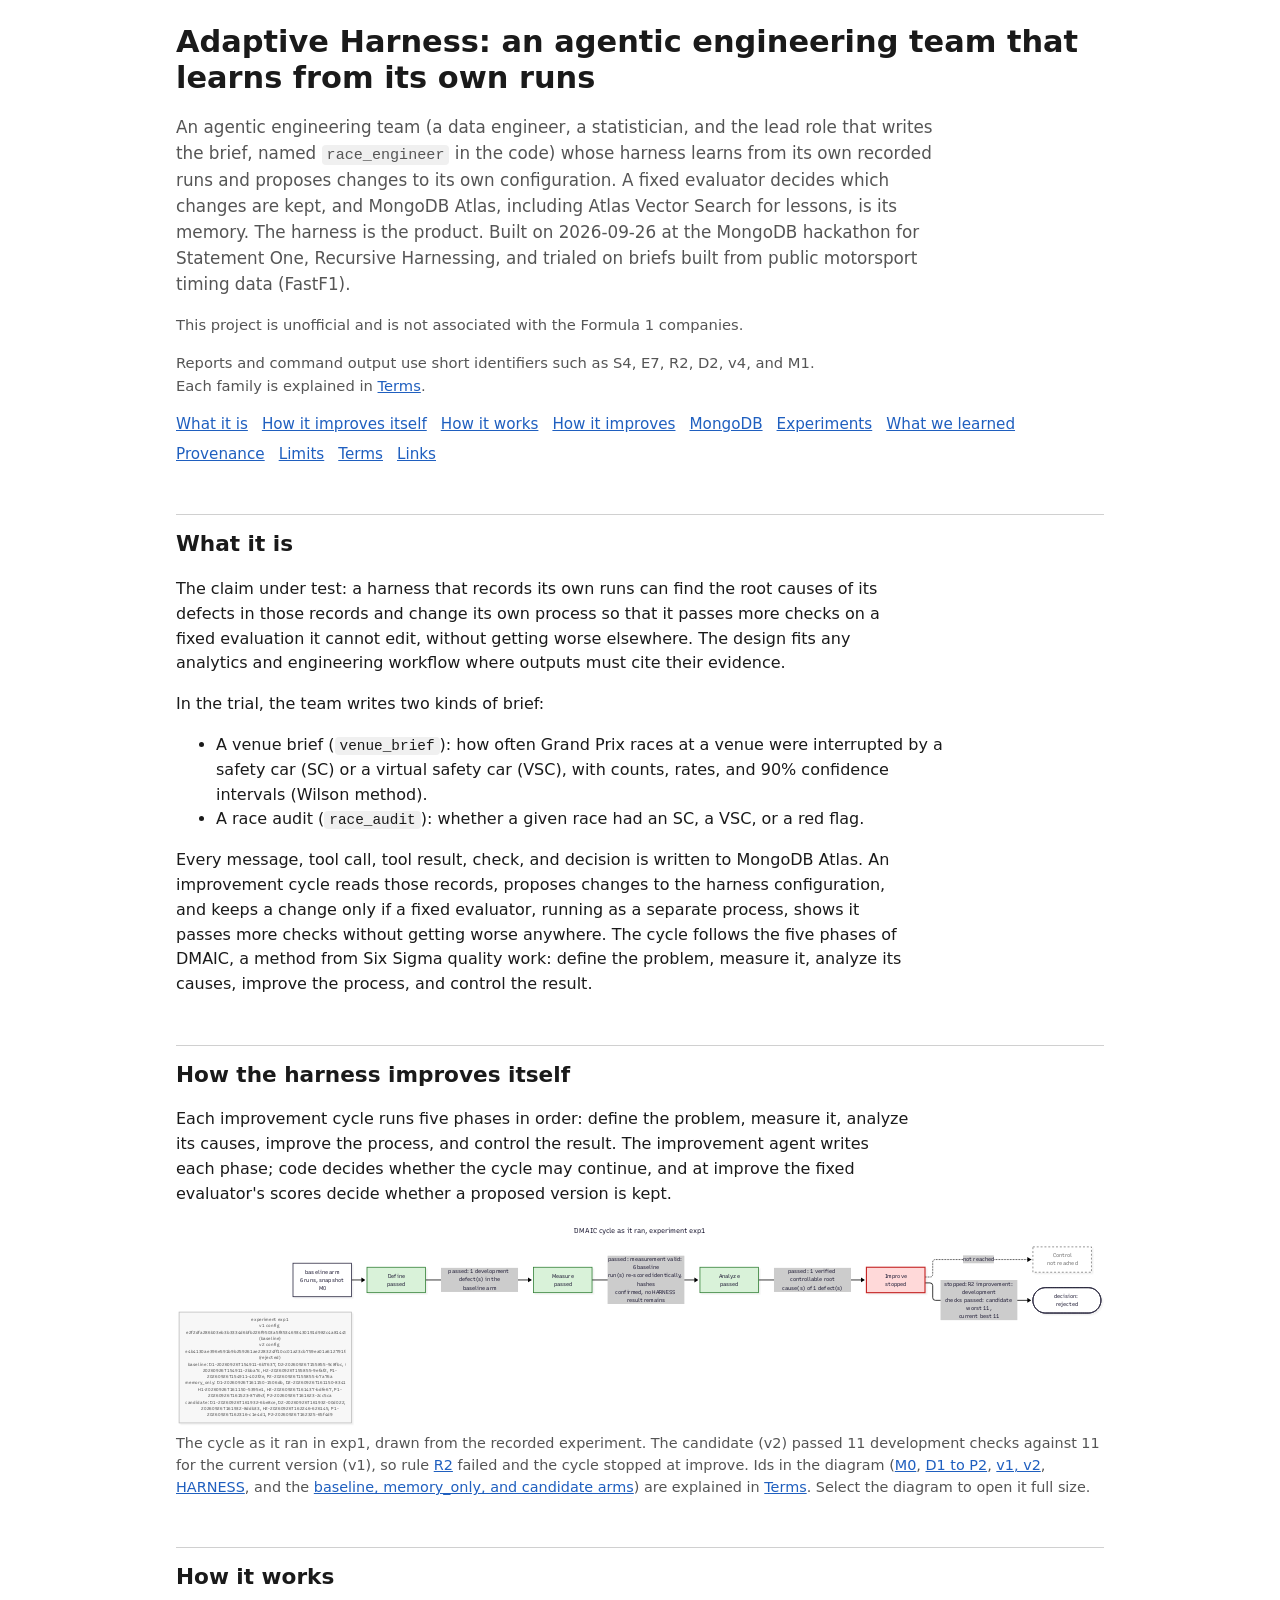
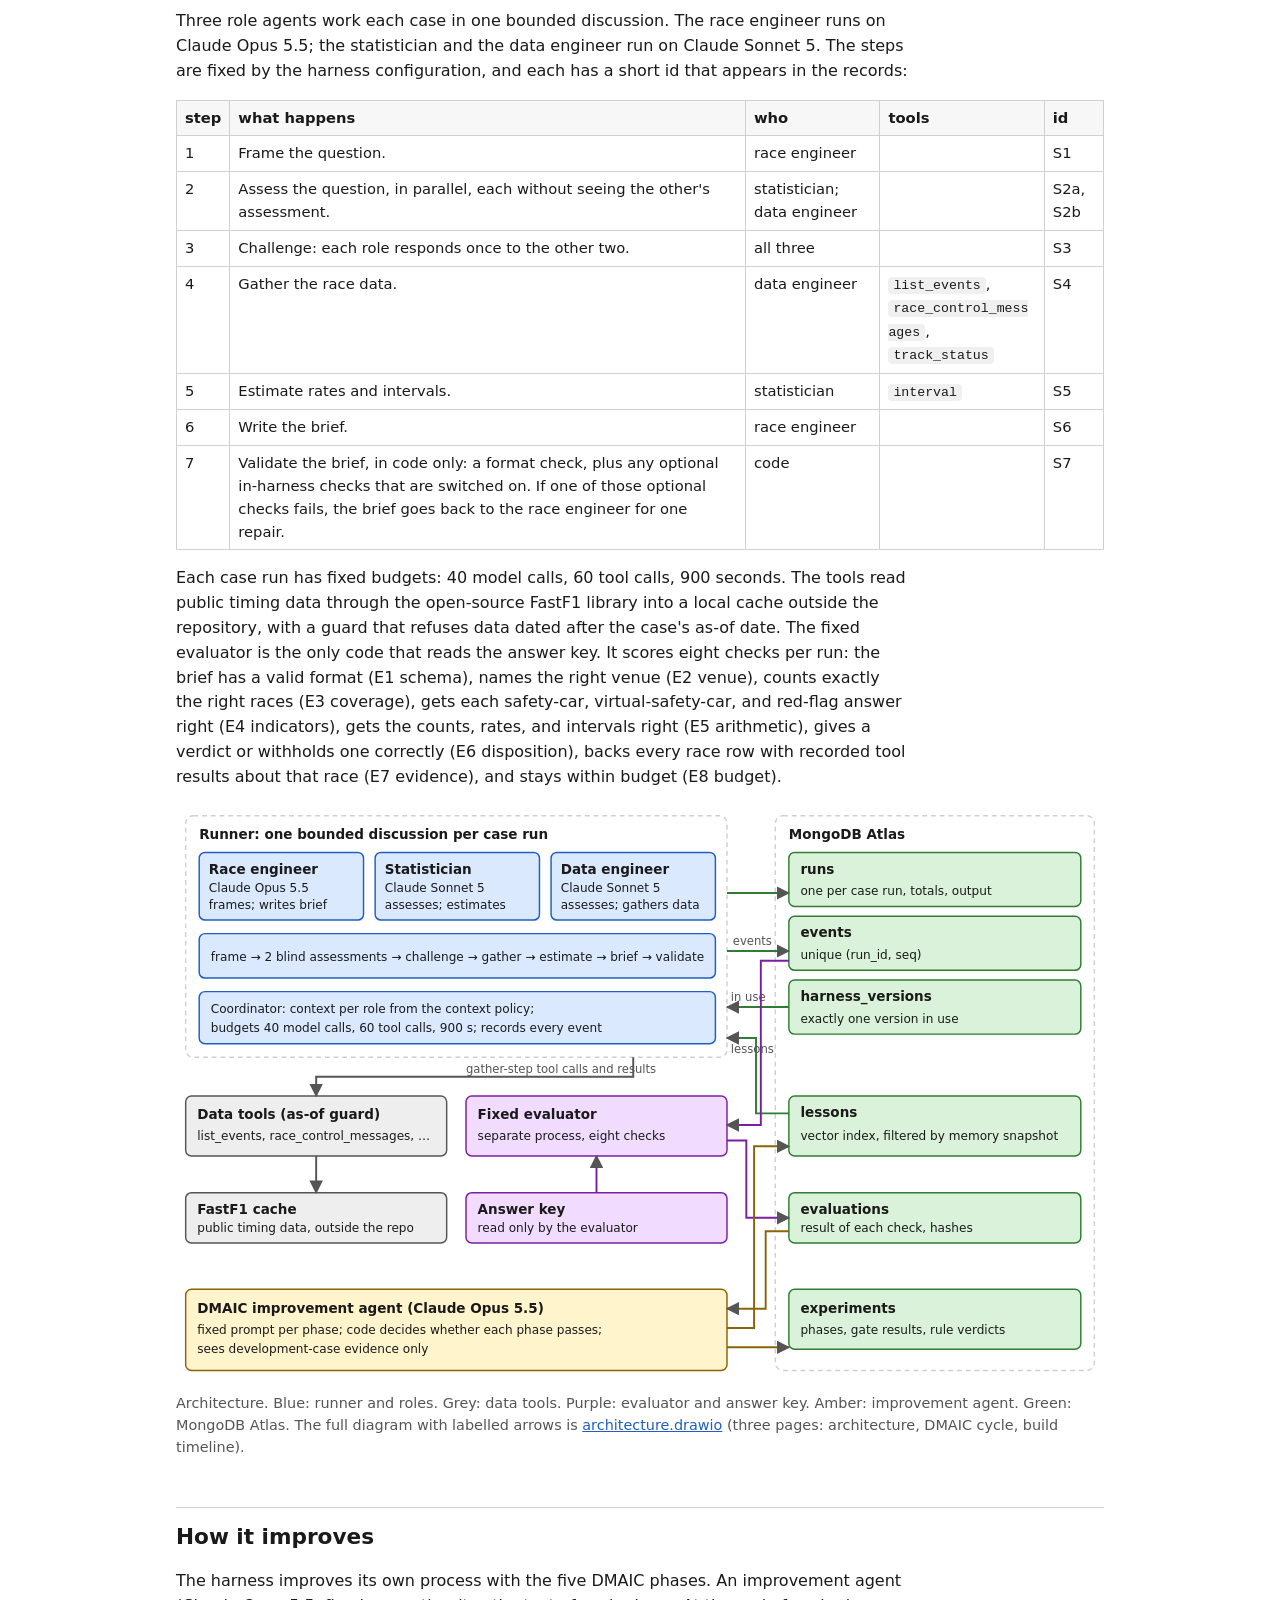
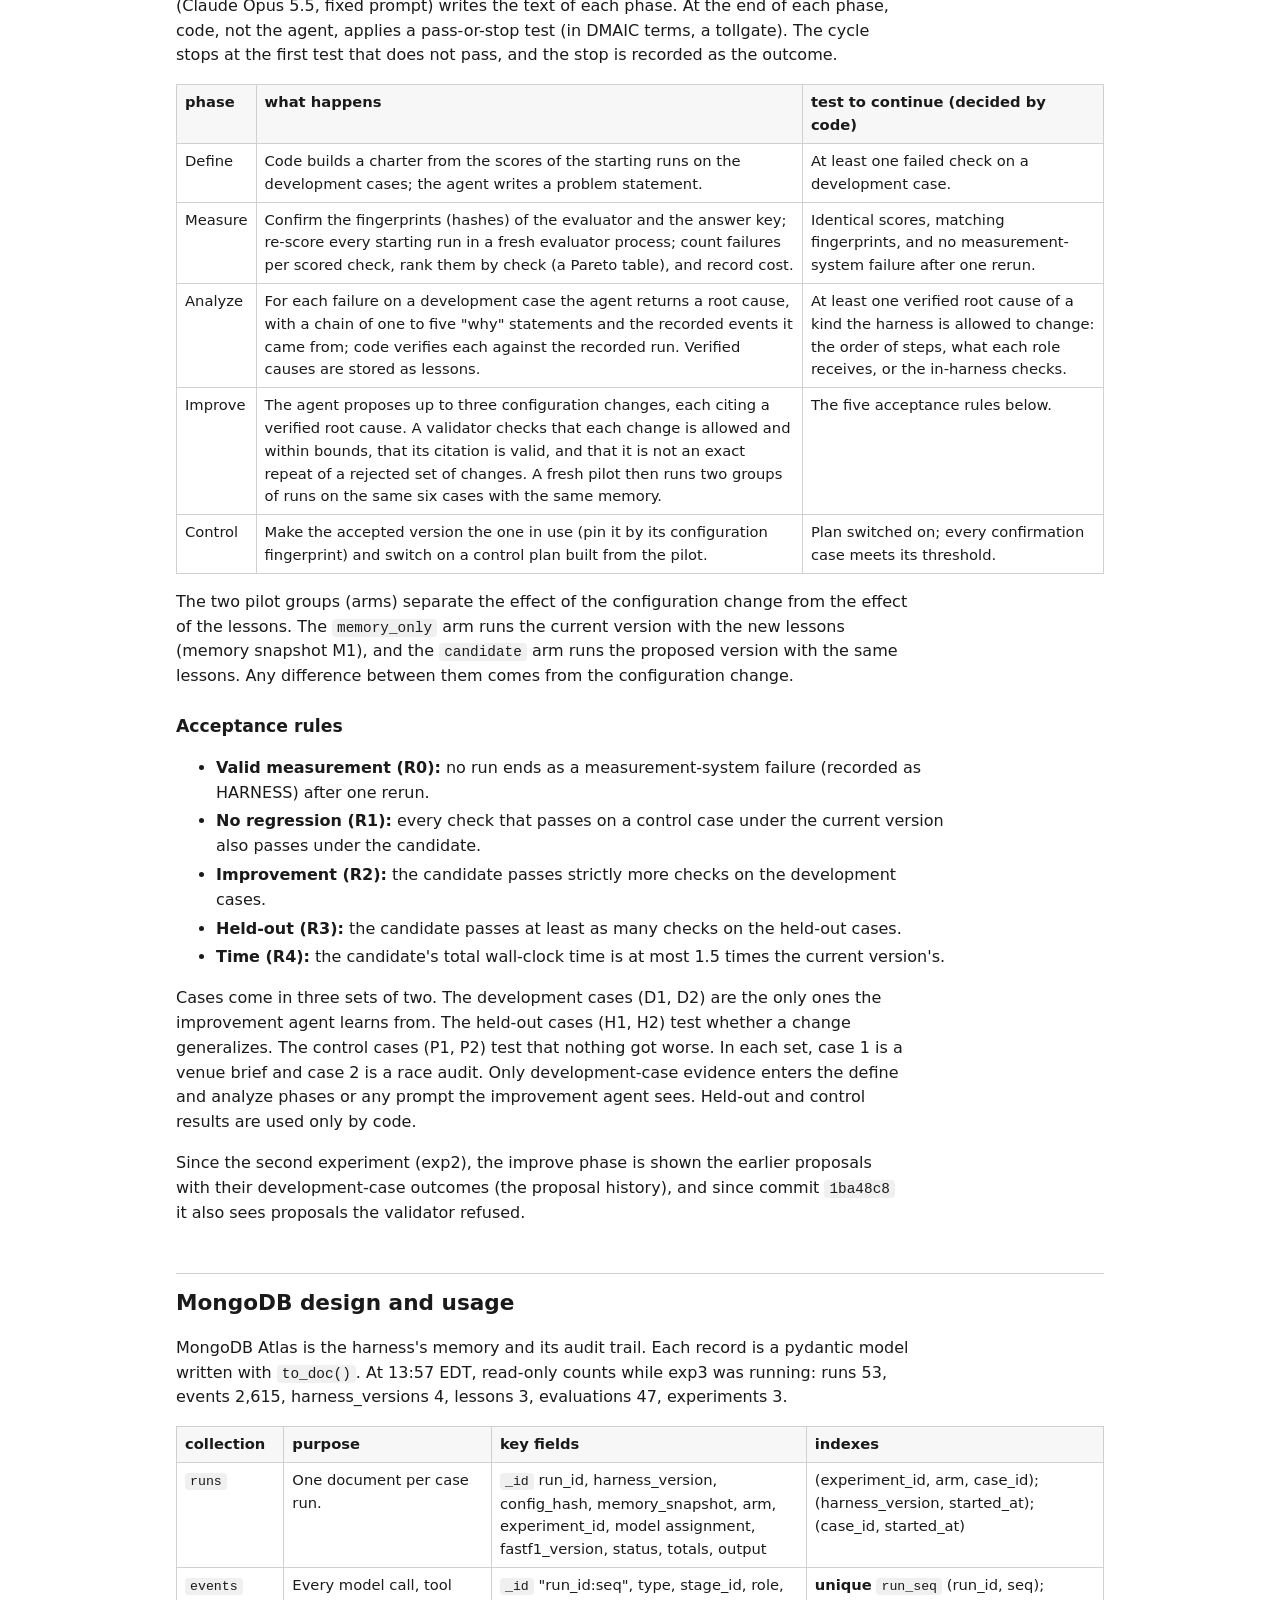
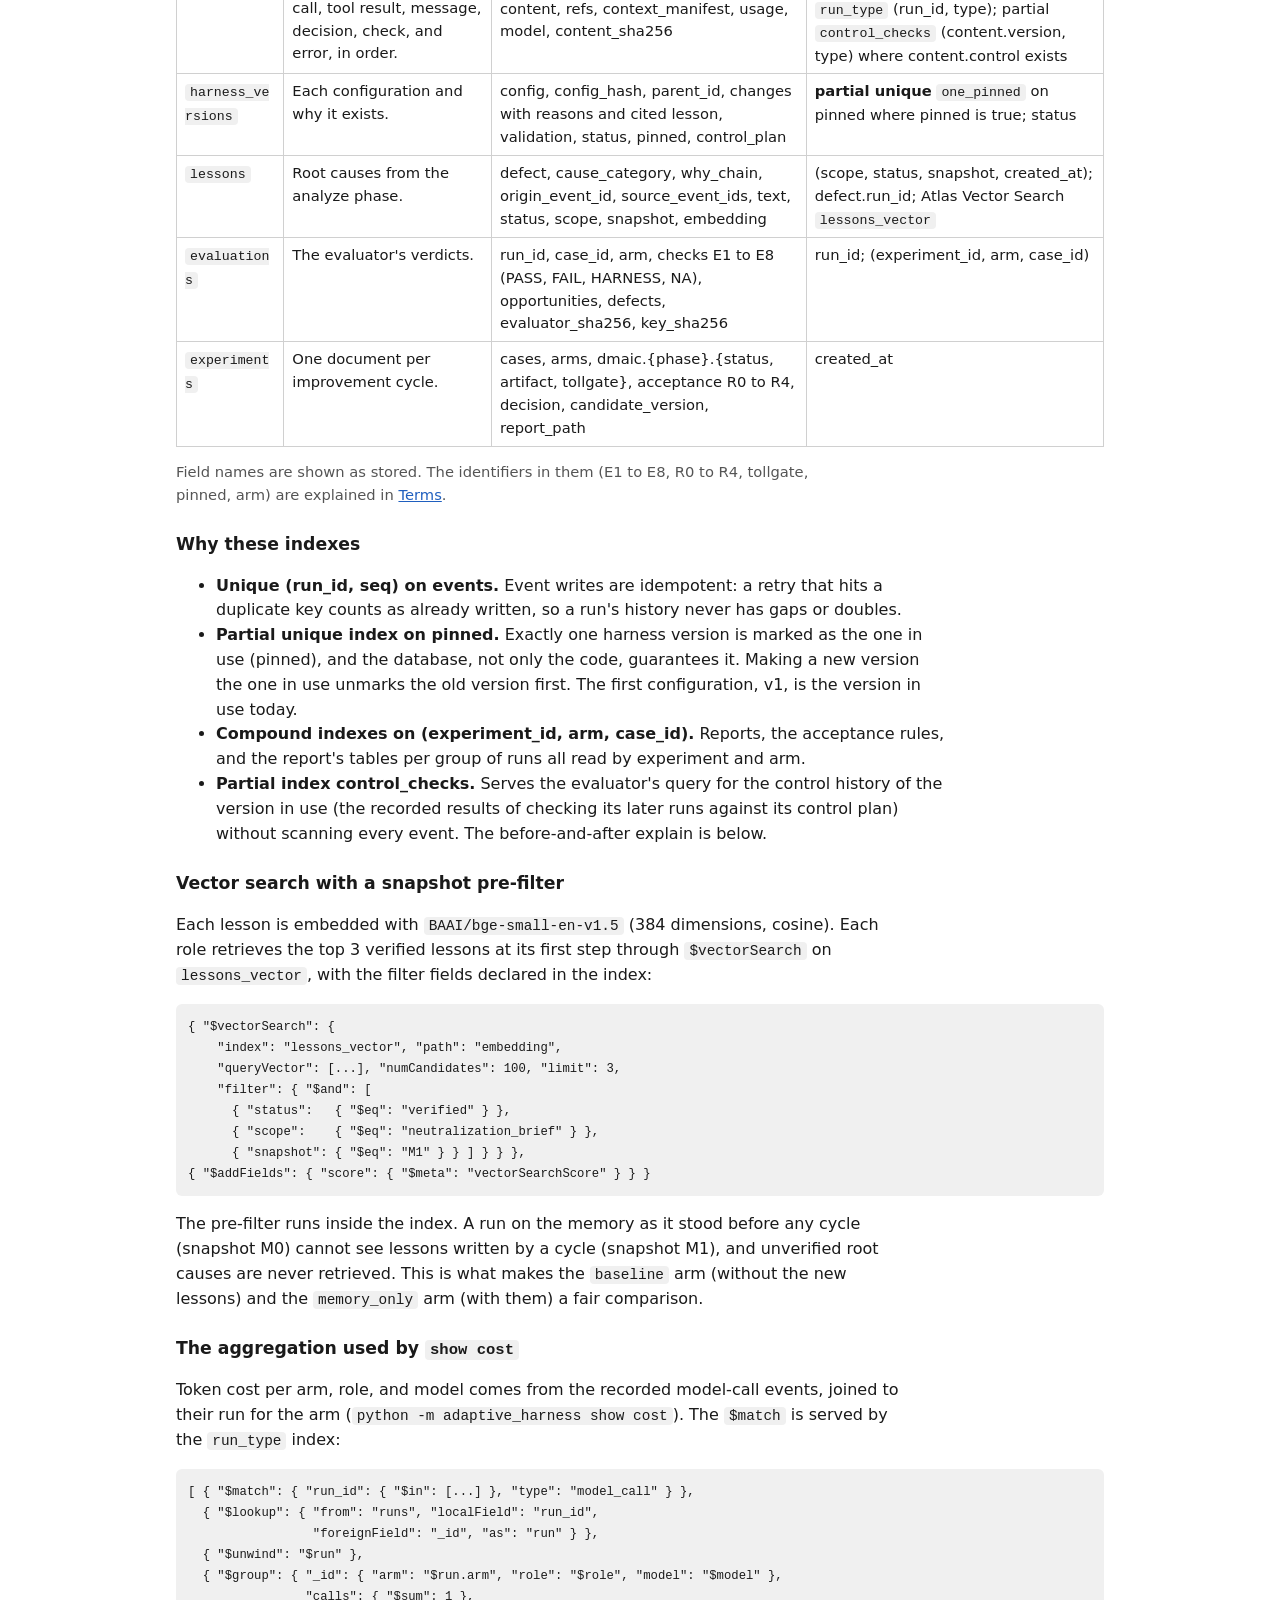
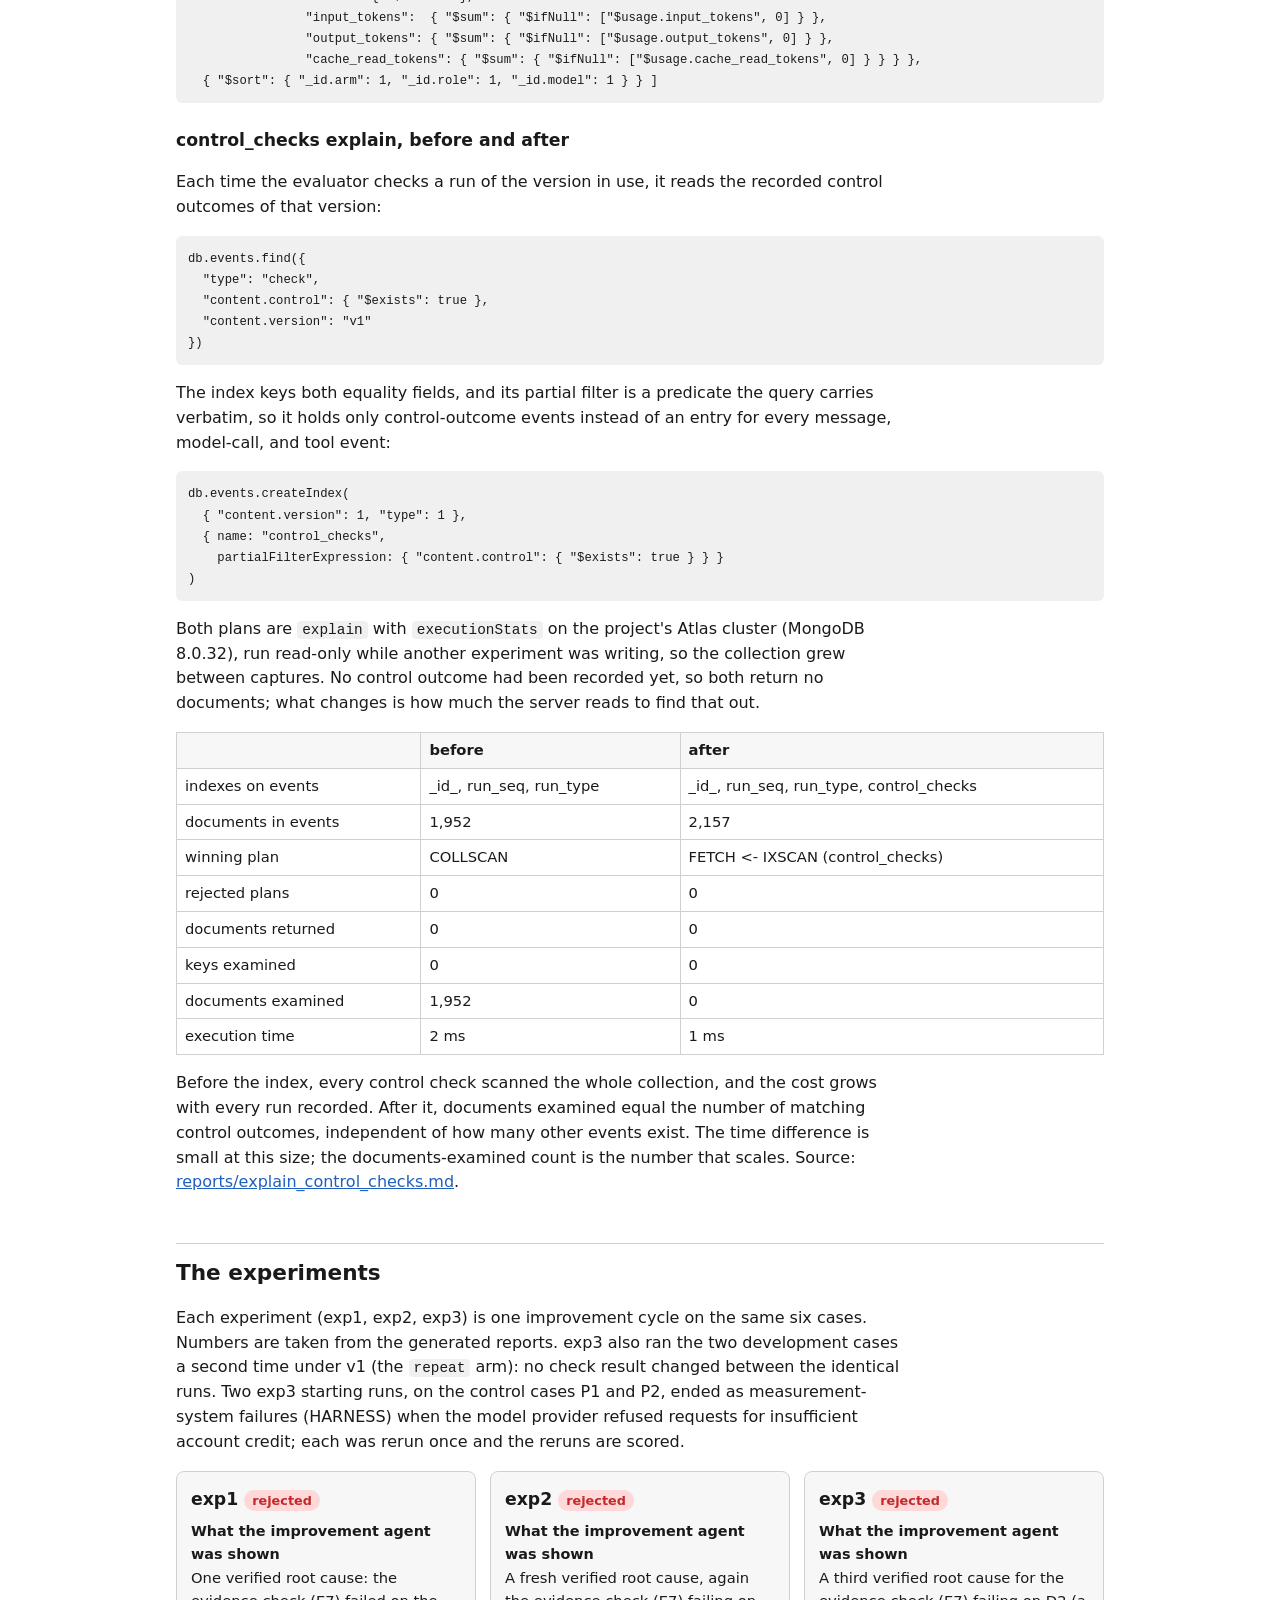
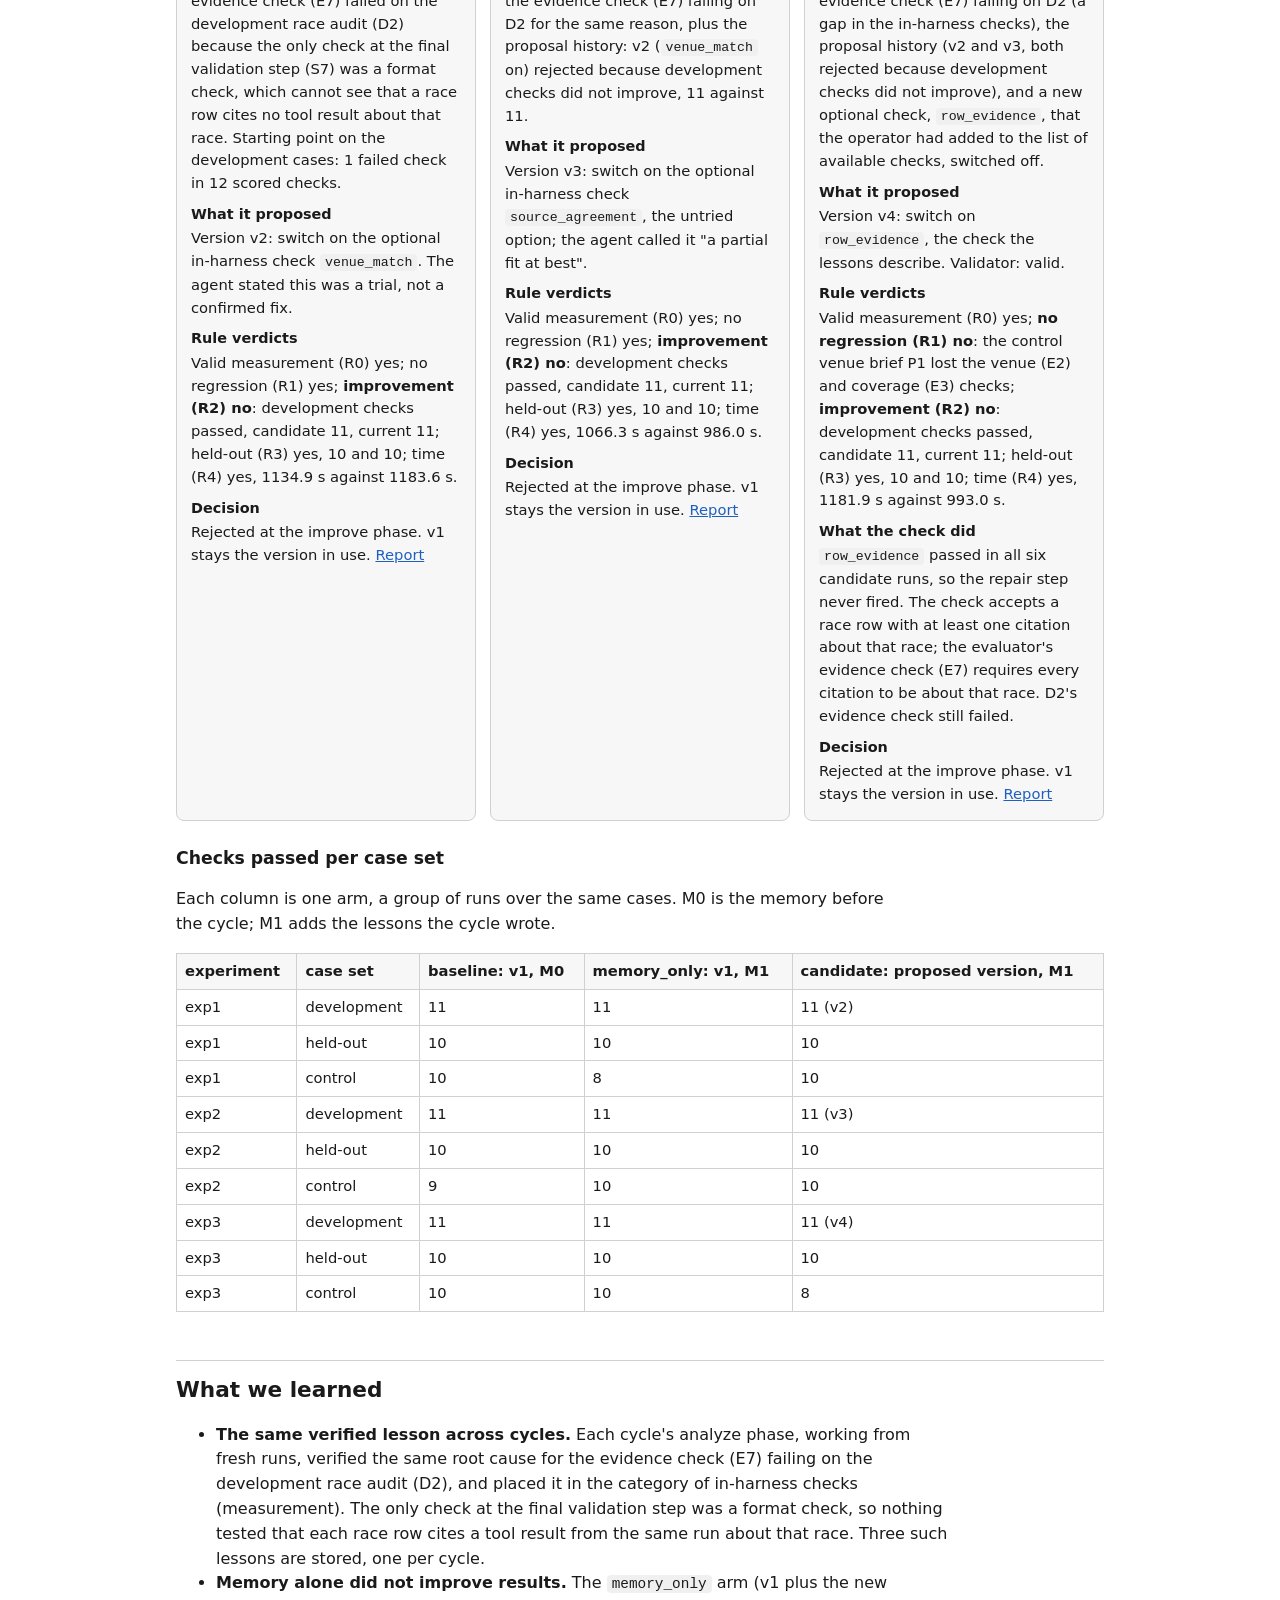
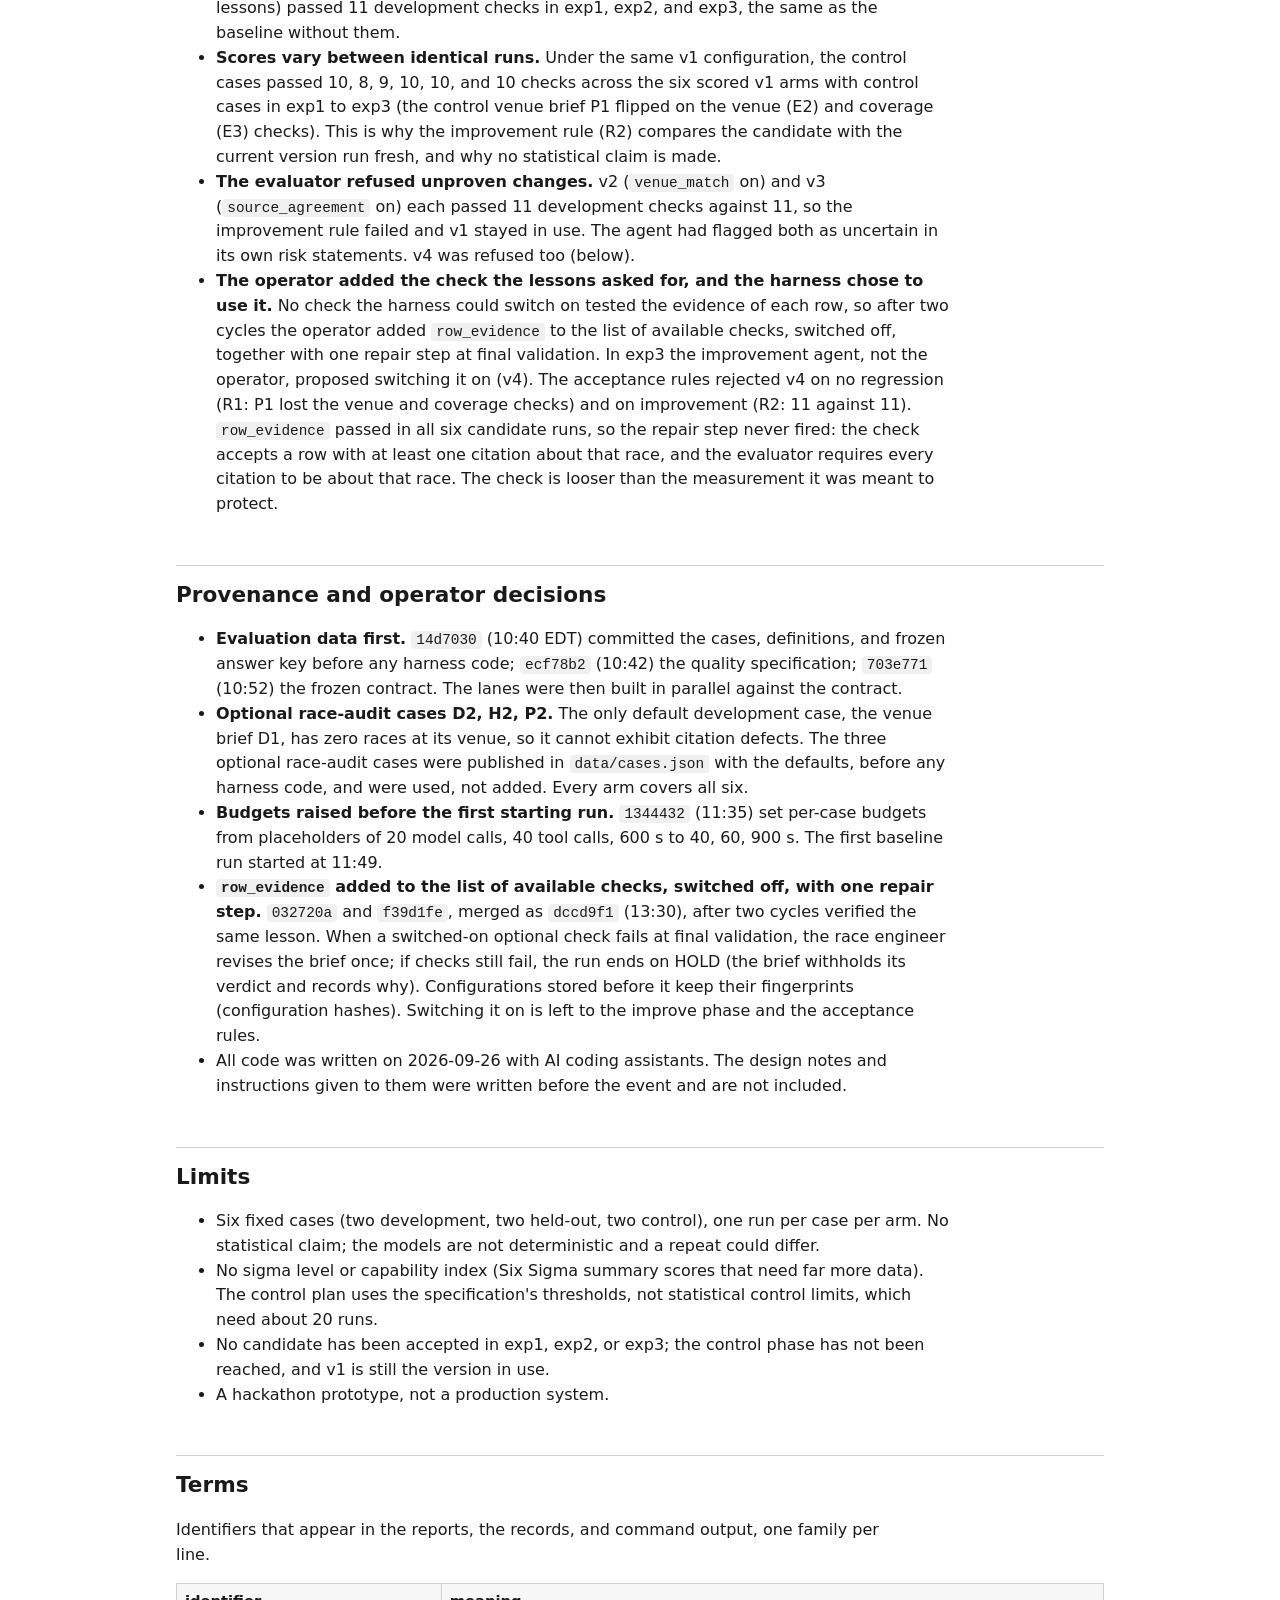
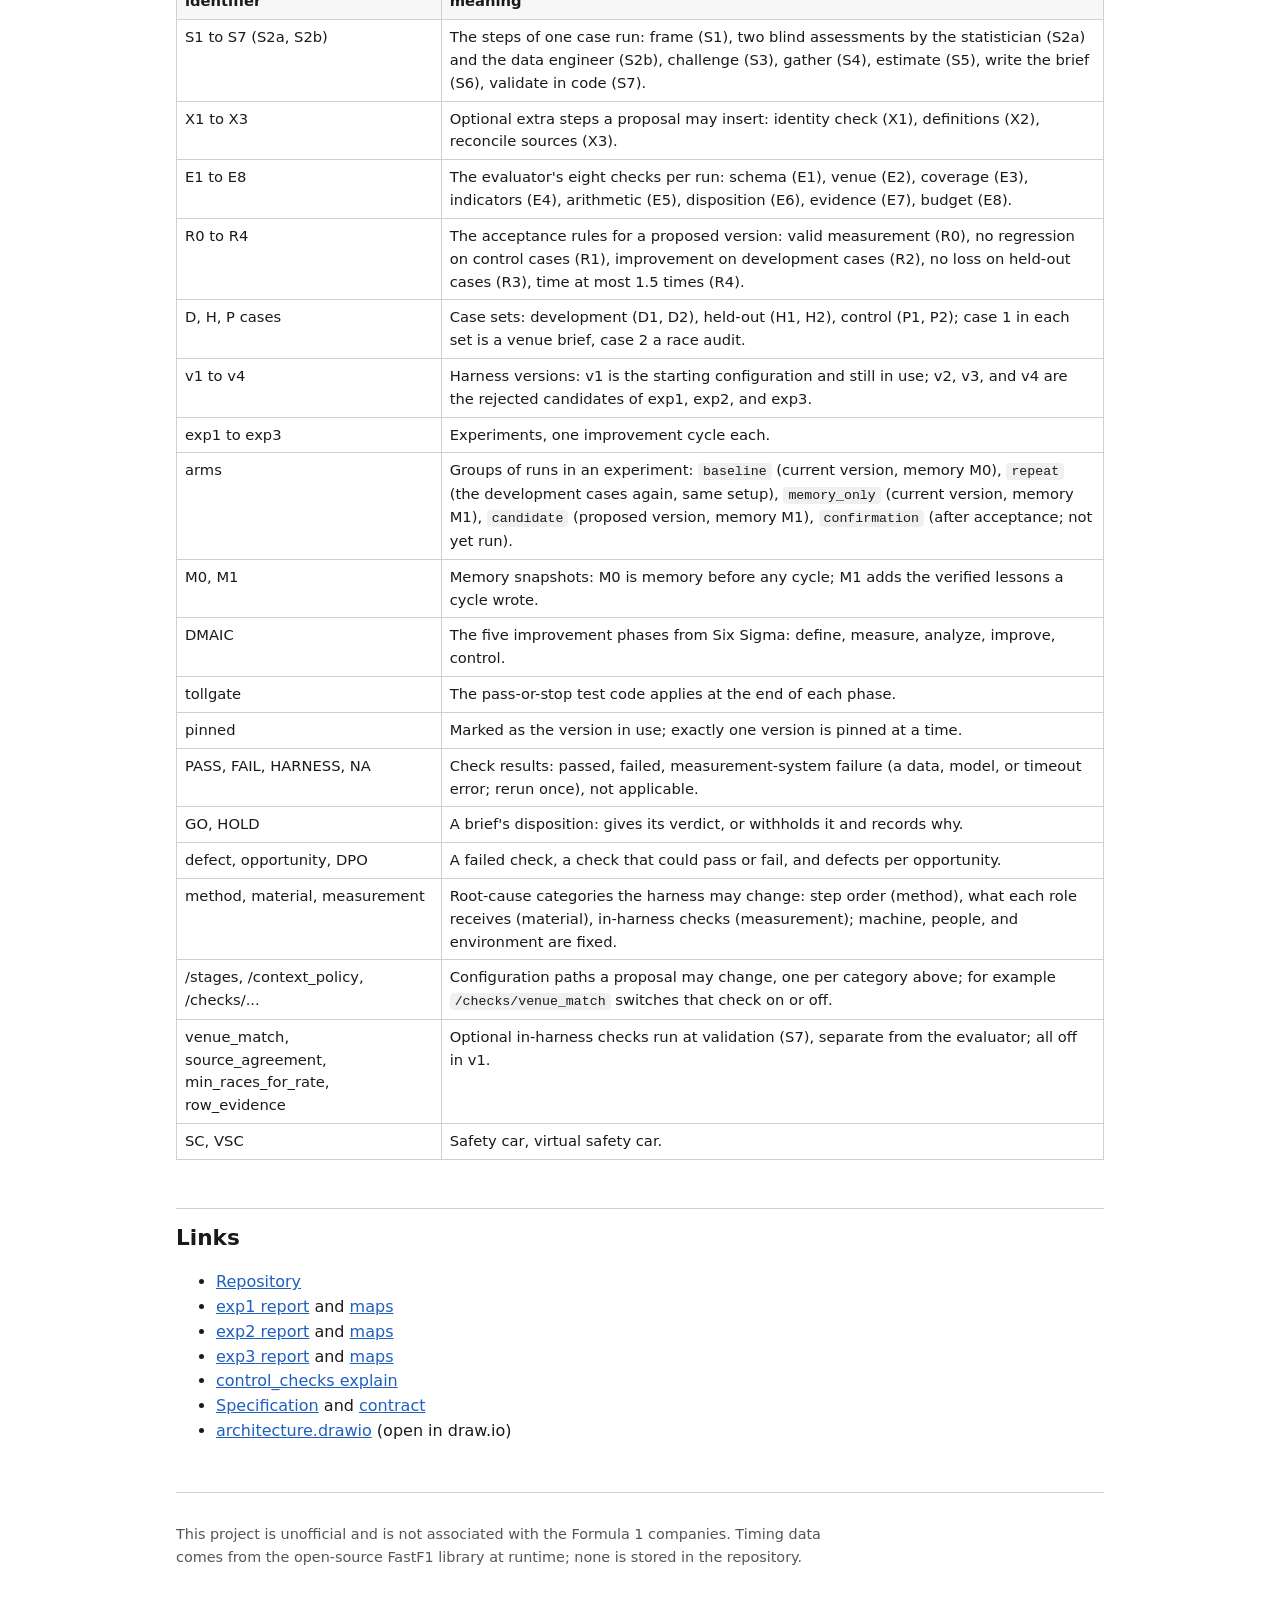
==== commit 6b41b70d: "docs: add 'How the harness improves itself' section with the DMAIC cycle diagram draw.io CLI not ins" ====
--- a/docs/index.html
+++ b/docs/index.html
@@ -80,7 +80,7 @@
 <p class="note">This project is unofficial and is not associated with the Formula 1 companies.</p>
 <p class="note">Reports and command output use short identifiers such as S4, E7, R2, D2, v4, and M1. Each family is explained in <a href="#terms">Terms</a>.</p>
 <nav>
-<a href="#what">What it is</a><a href="#how">How it works</a><a href="#improve">How it improves</a>
+<a href="#what">What it is</a><a href="#cycle">How it improves itself</a><a href="#how">How it works</a><a href="#improve">How it improves</a>
 <a href="#mongodb">MongoDB</a><a href="#experiments">Experiments</a><a href="#learned">What we learned</a>
 <a href="#provenance">Provenance</a><a href="#limits">Limits</a><a href="#terms">Terms</a><a href="#links">Links</a>
 </nav>
@@ -95,6 +95,15 @@
 <li>A race audit (<code>race_audit</code>): whether a given race had an SC, a VSC, or a red flag.</li>
 </ul>
 <p>Every message, tool call, tool result, check, and decision is written to MongoDB Atlas. An improvement cycle reads those records, proposes changes to the harness configuration, and keeps a change only if a fixed evaluator, running as a separate process, shows it passes more checks without getting worse anywhere. The cycle follows the five phases of DMAIC, a method from Six Sigma quality work: define the problem, measure it, analyze its causes, improve the process, and control the result.</p>
+</section>
+
+<section id="cycle">
+<h2>How the harness improves itself</h2>
+<p>Each improvement cycle runs five phases in order: define the problem, measure it, analyze its causes, improve the process, and control the result. The improvement agent writes each phase; code decides whether the cycle may continue, and at improve the fixed evaluator's scores decide whether a proposed version is kept.</p>
+<figure>
+<a href="img/dmaic_cycle.svg"><img src="img/dmaic_cycle.svg" style="max-width:100%;height:auto;display:block;background:#fff;border-radius:6px" alt="The DMAIC cycle as it ran in experiment exp1: define, measure, and analyze passed, and the cycle stopped at improve because the fixed evaluator scored the candidate version v2 no better than the current version v1 on the development cases (rule R2). Control was not reached, so v1 stayed in use."></a>
+<figcaption>The cycle as it ran in exp1, drawn from the recorded experiment. The candidate (v2) passed 11 development checks against 11 for the current version (v1), so rule <a href="#terms">R2</a> failed and the cycle stopped at improve. Ids in the diagram (<a href="#terms">M0</a>, <a href="#terms">D1 to P2</a>, <a href="#terms">v1, v2</a>, <a href="#terms">HARNESS</a>, and the <a href="#terms">baseline, memory_only, and candidate arms</a>) are explained in <a href="#terms">Terms</a>. Select the diagram to open it full size.</figcaption>
+</figure>
 </section>
 
 <section id="how">
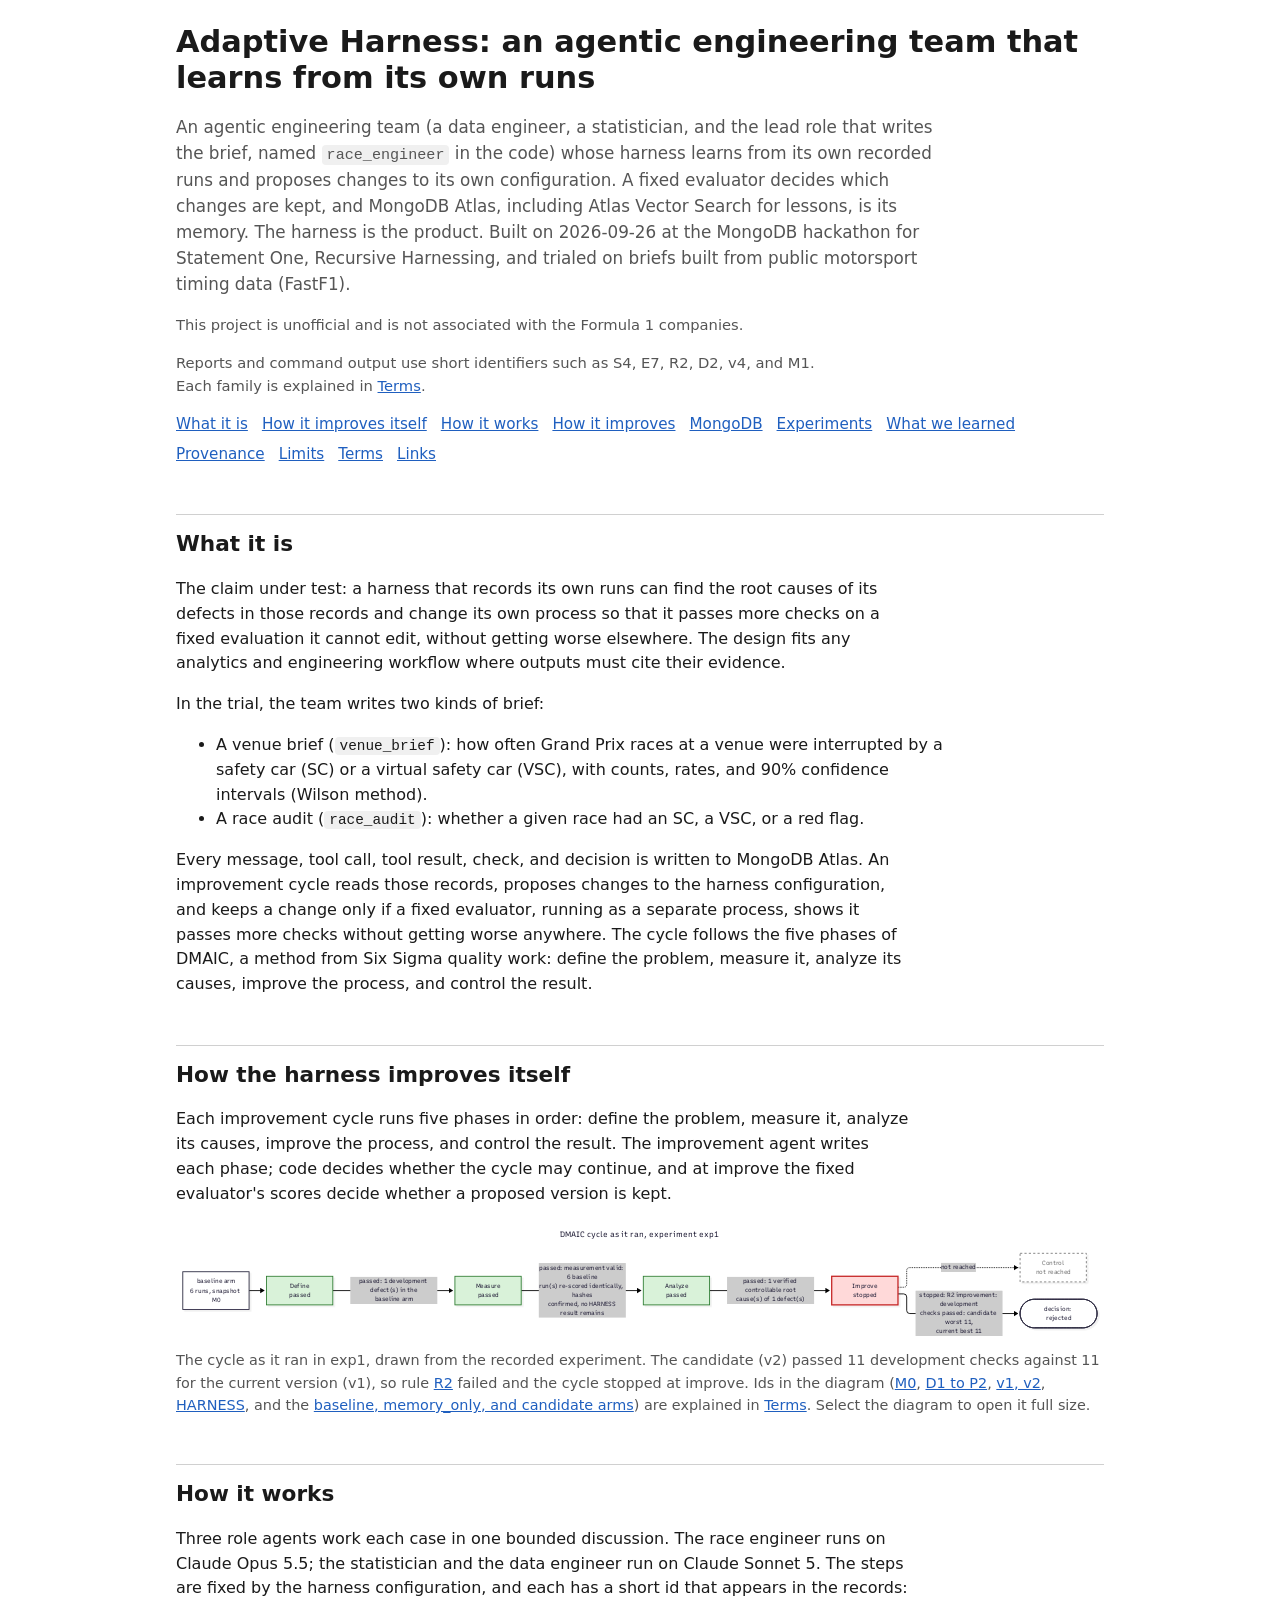
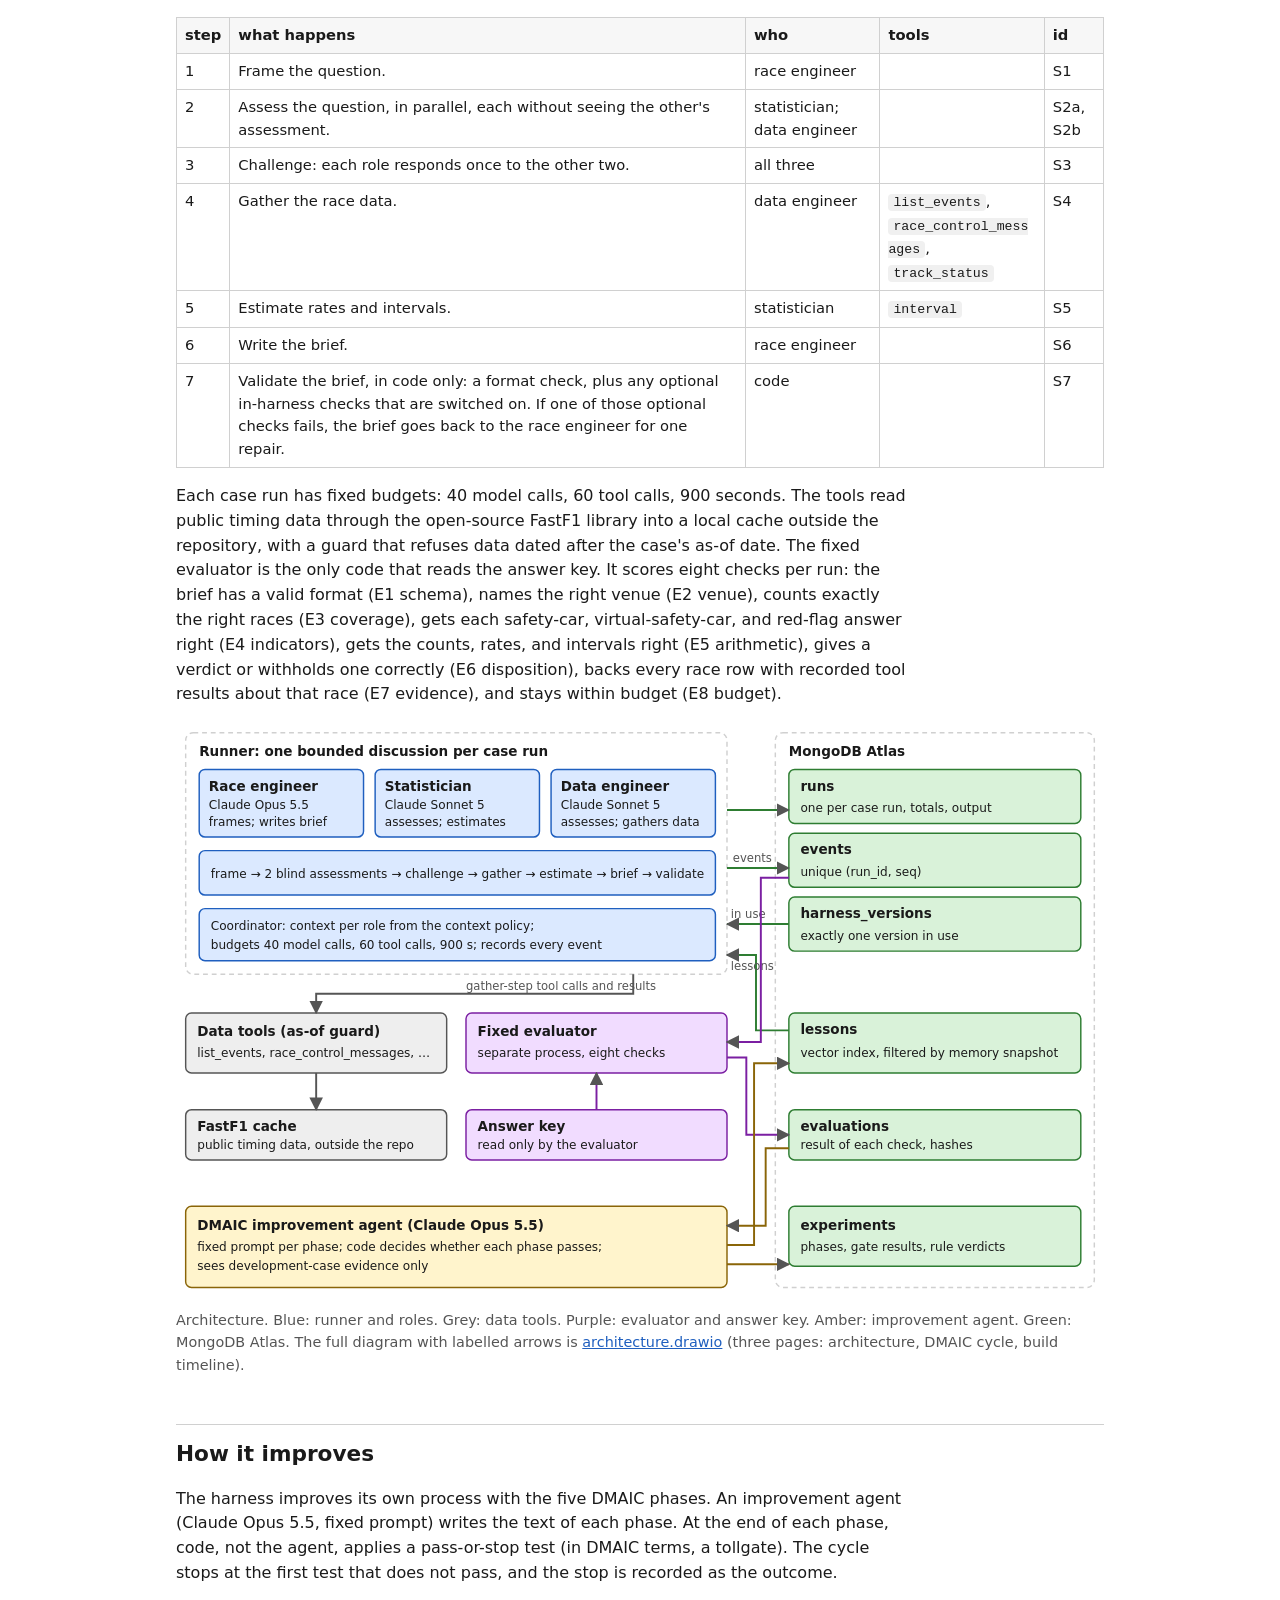
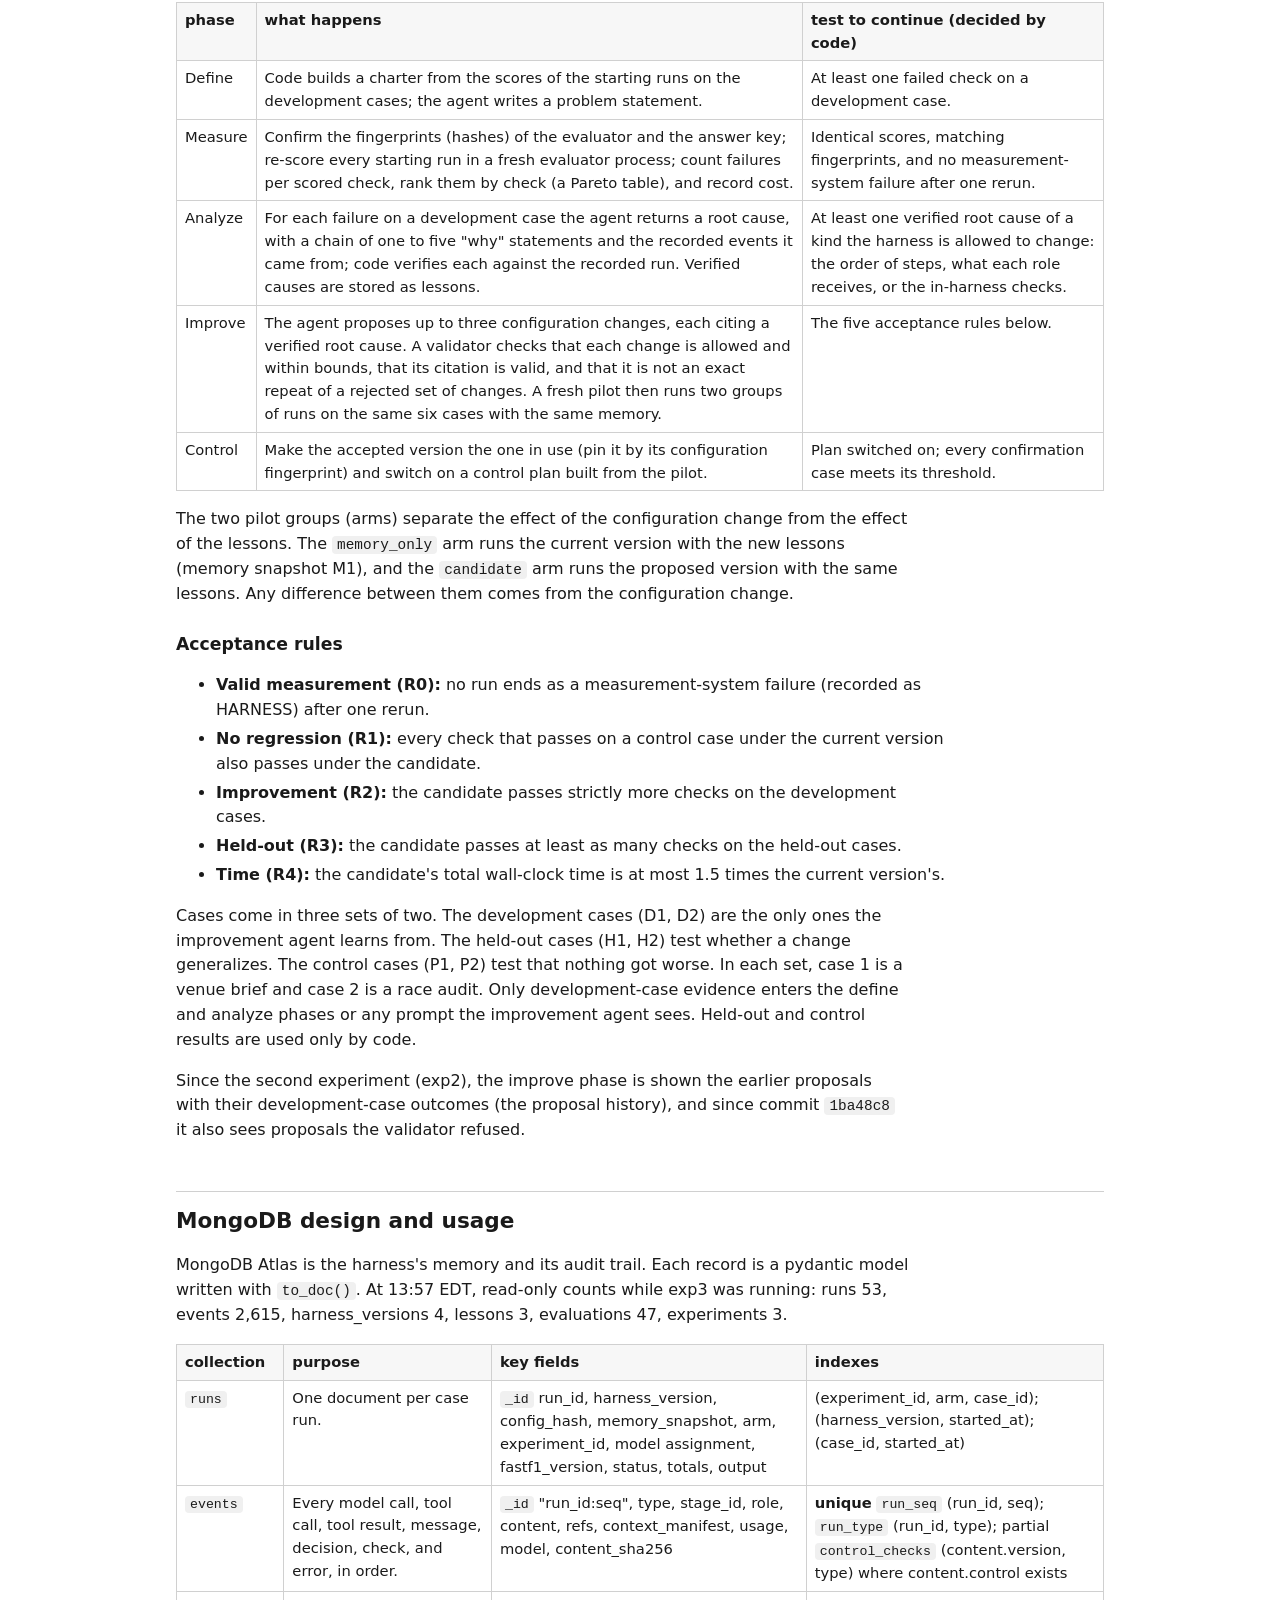
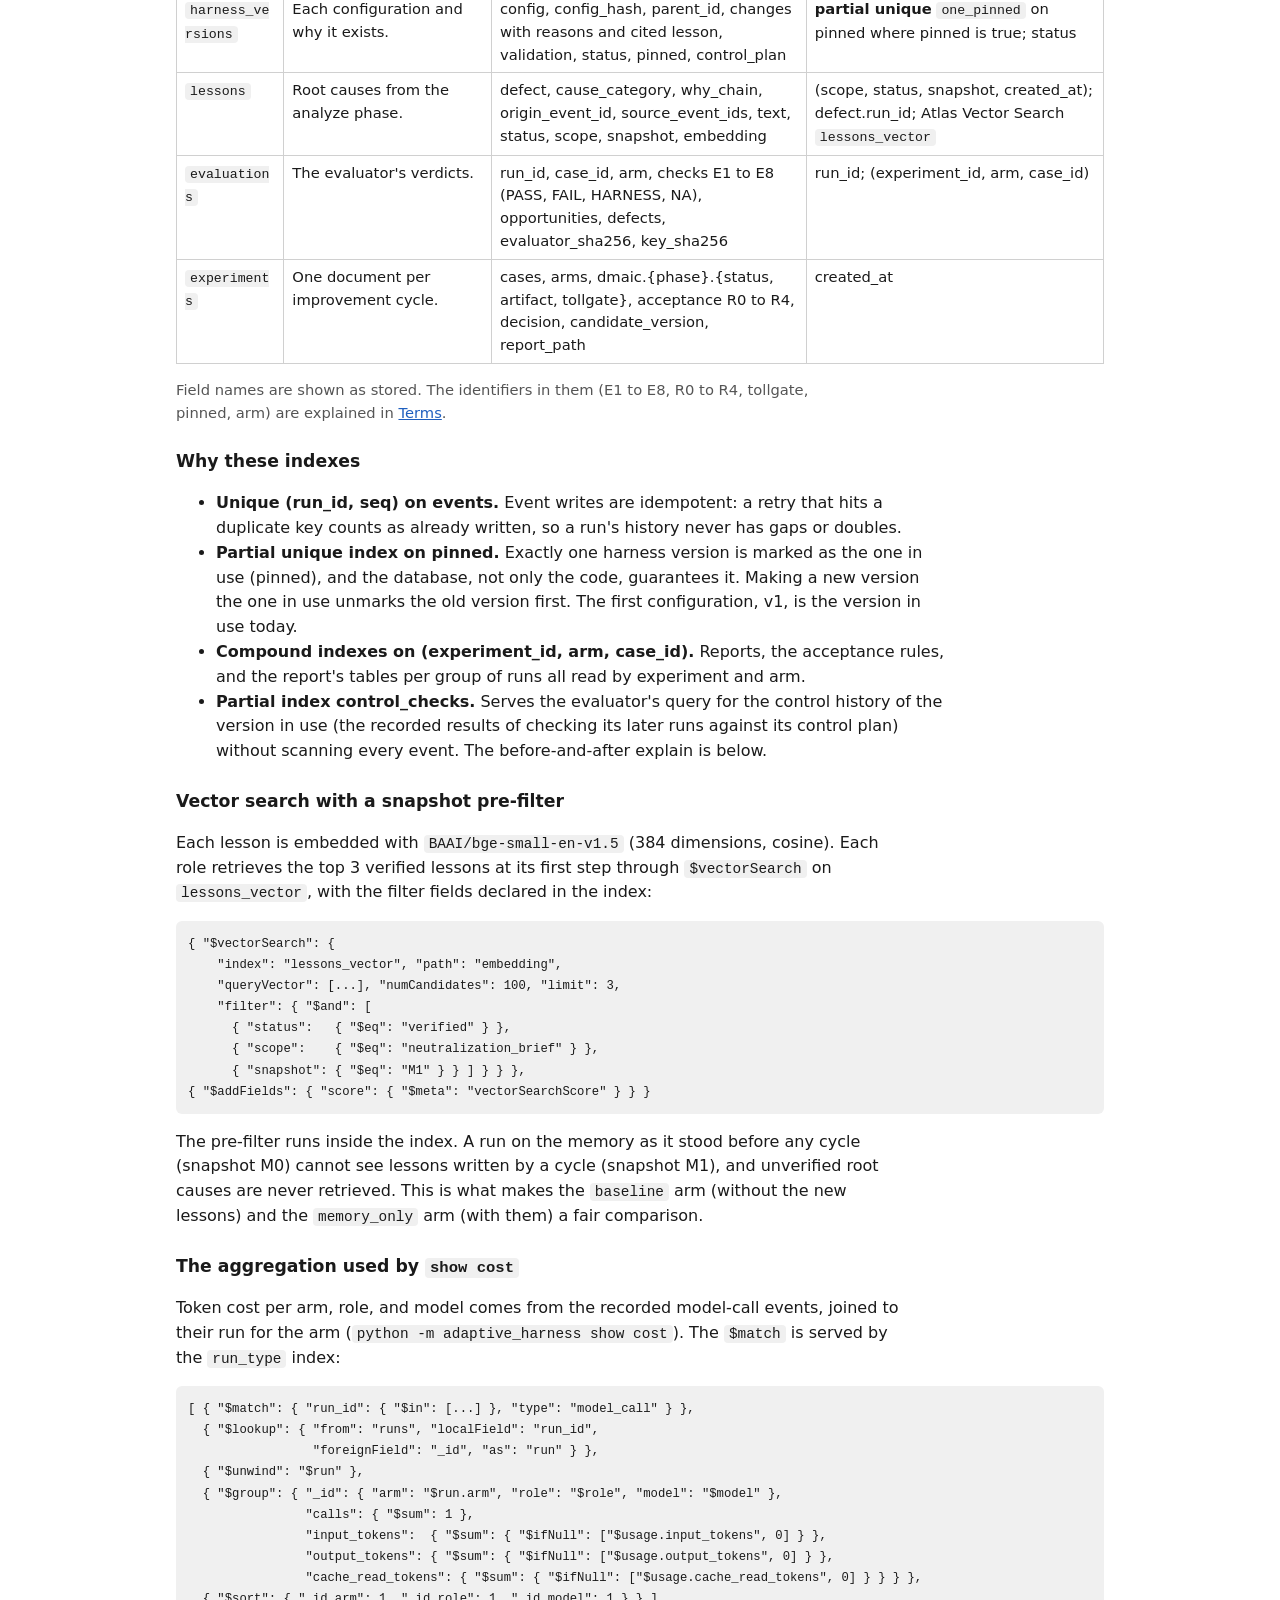
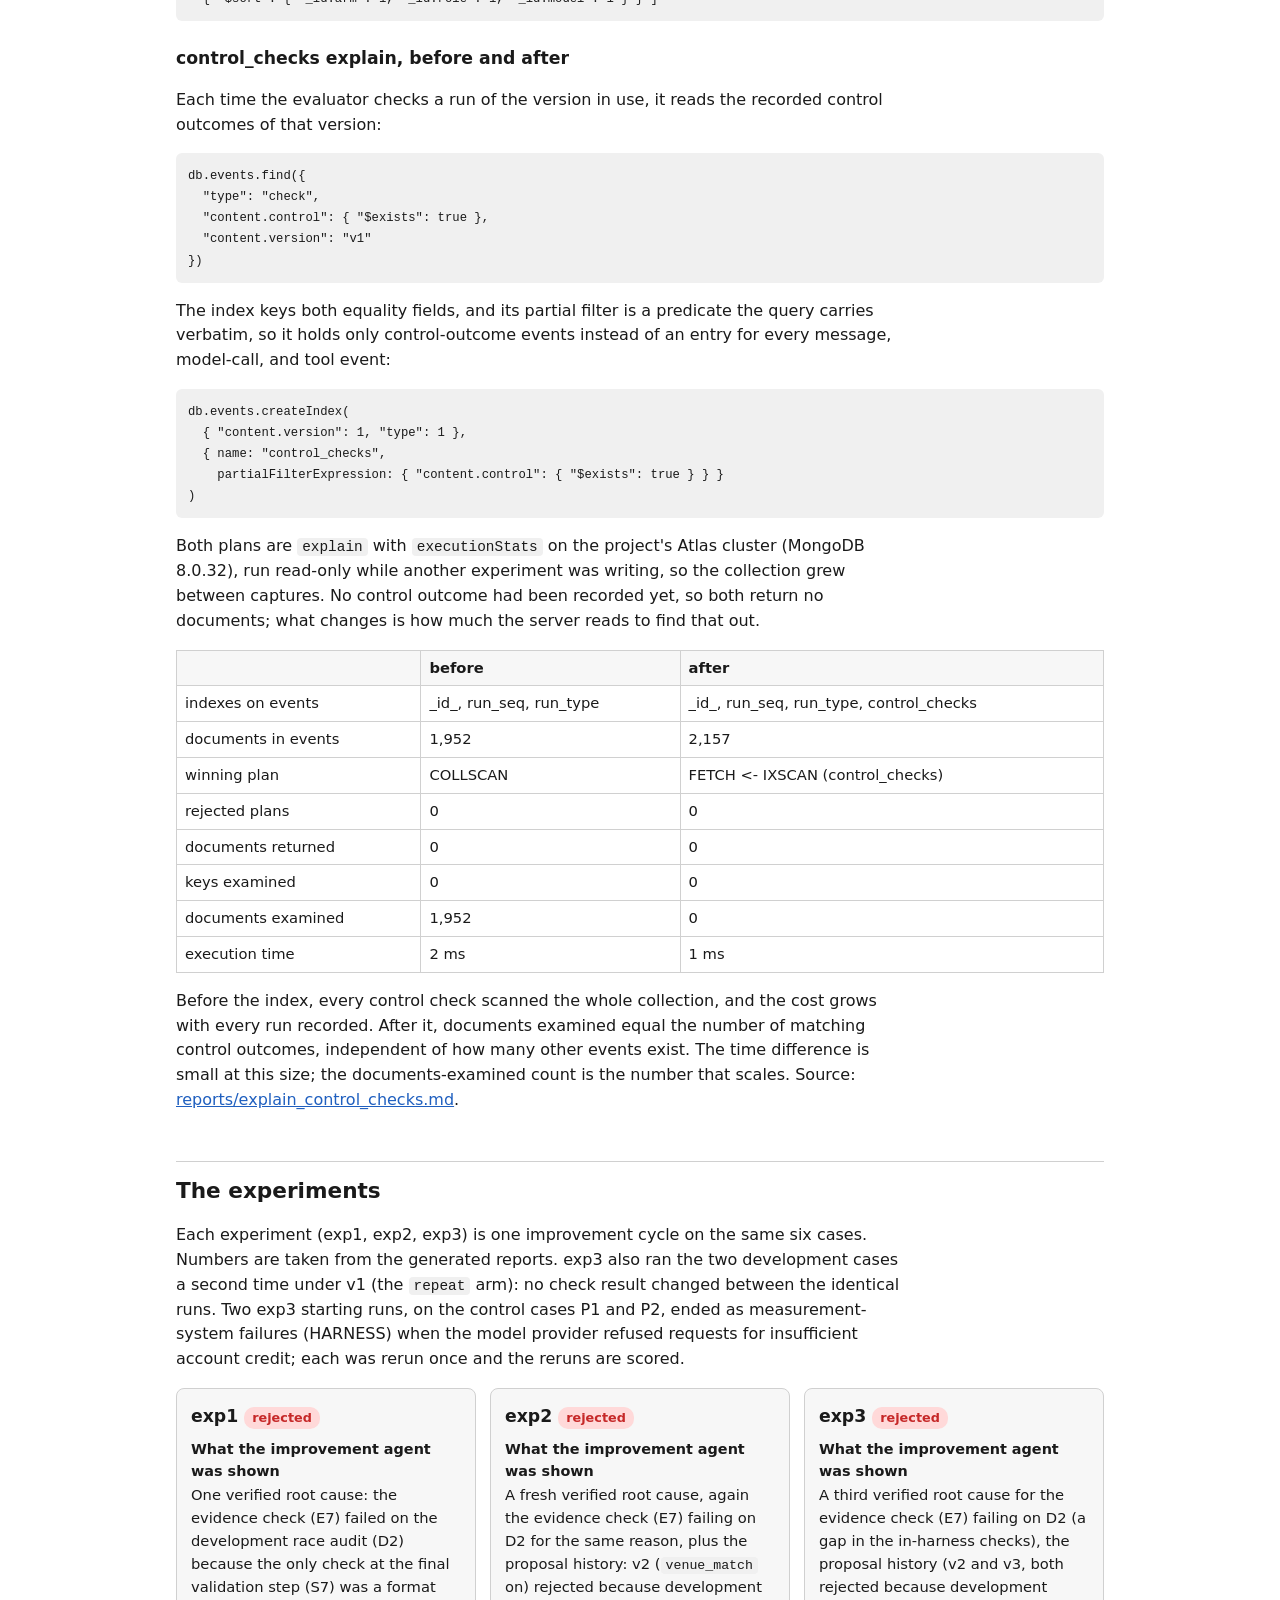
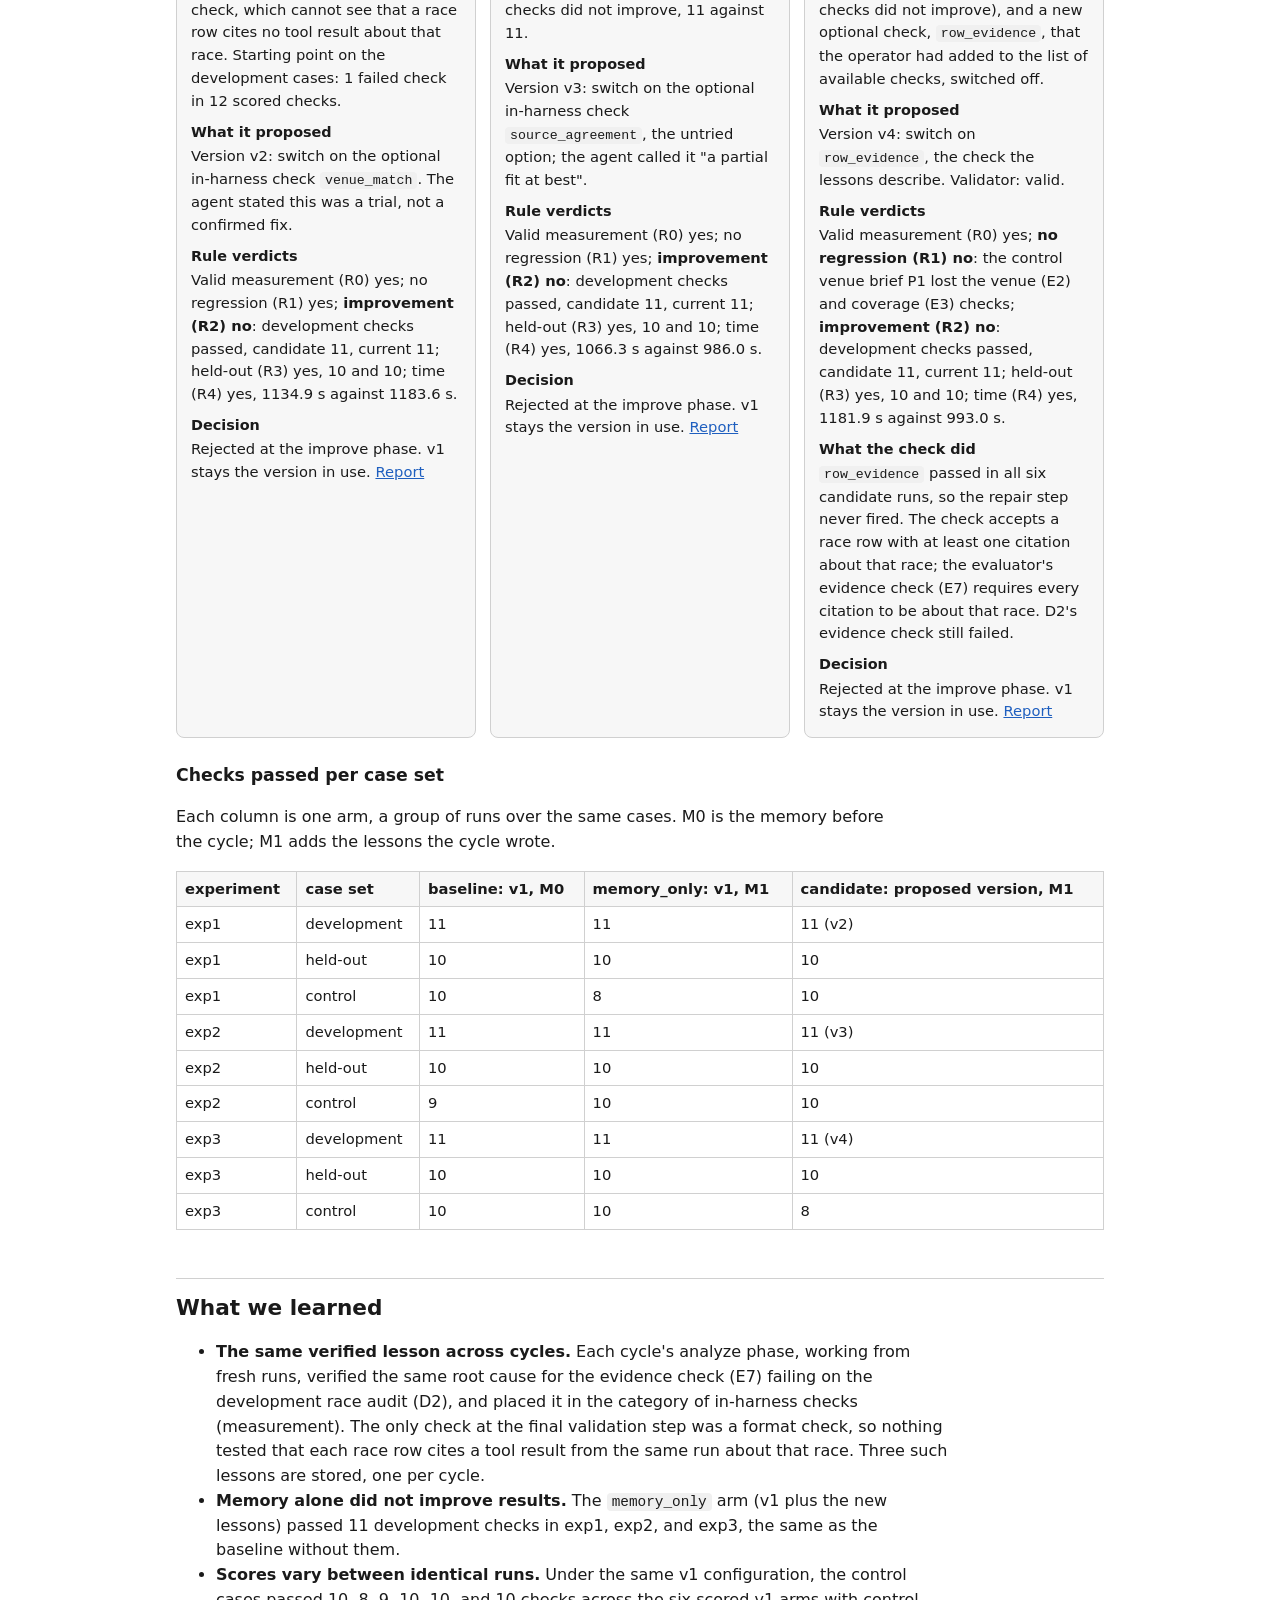
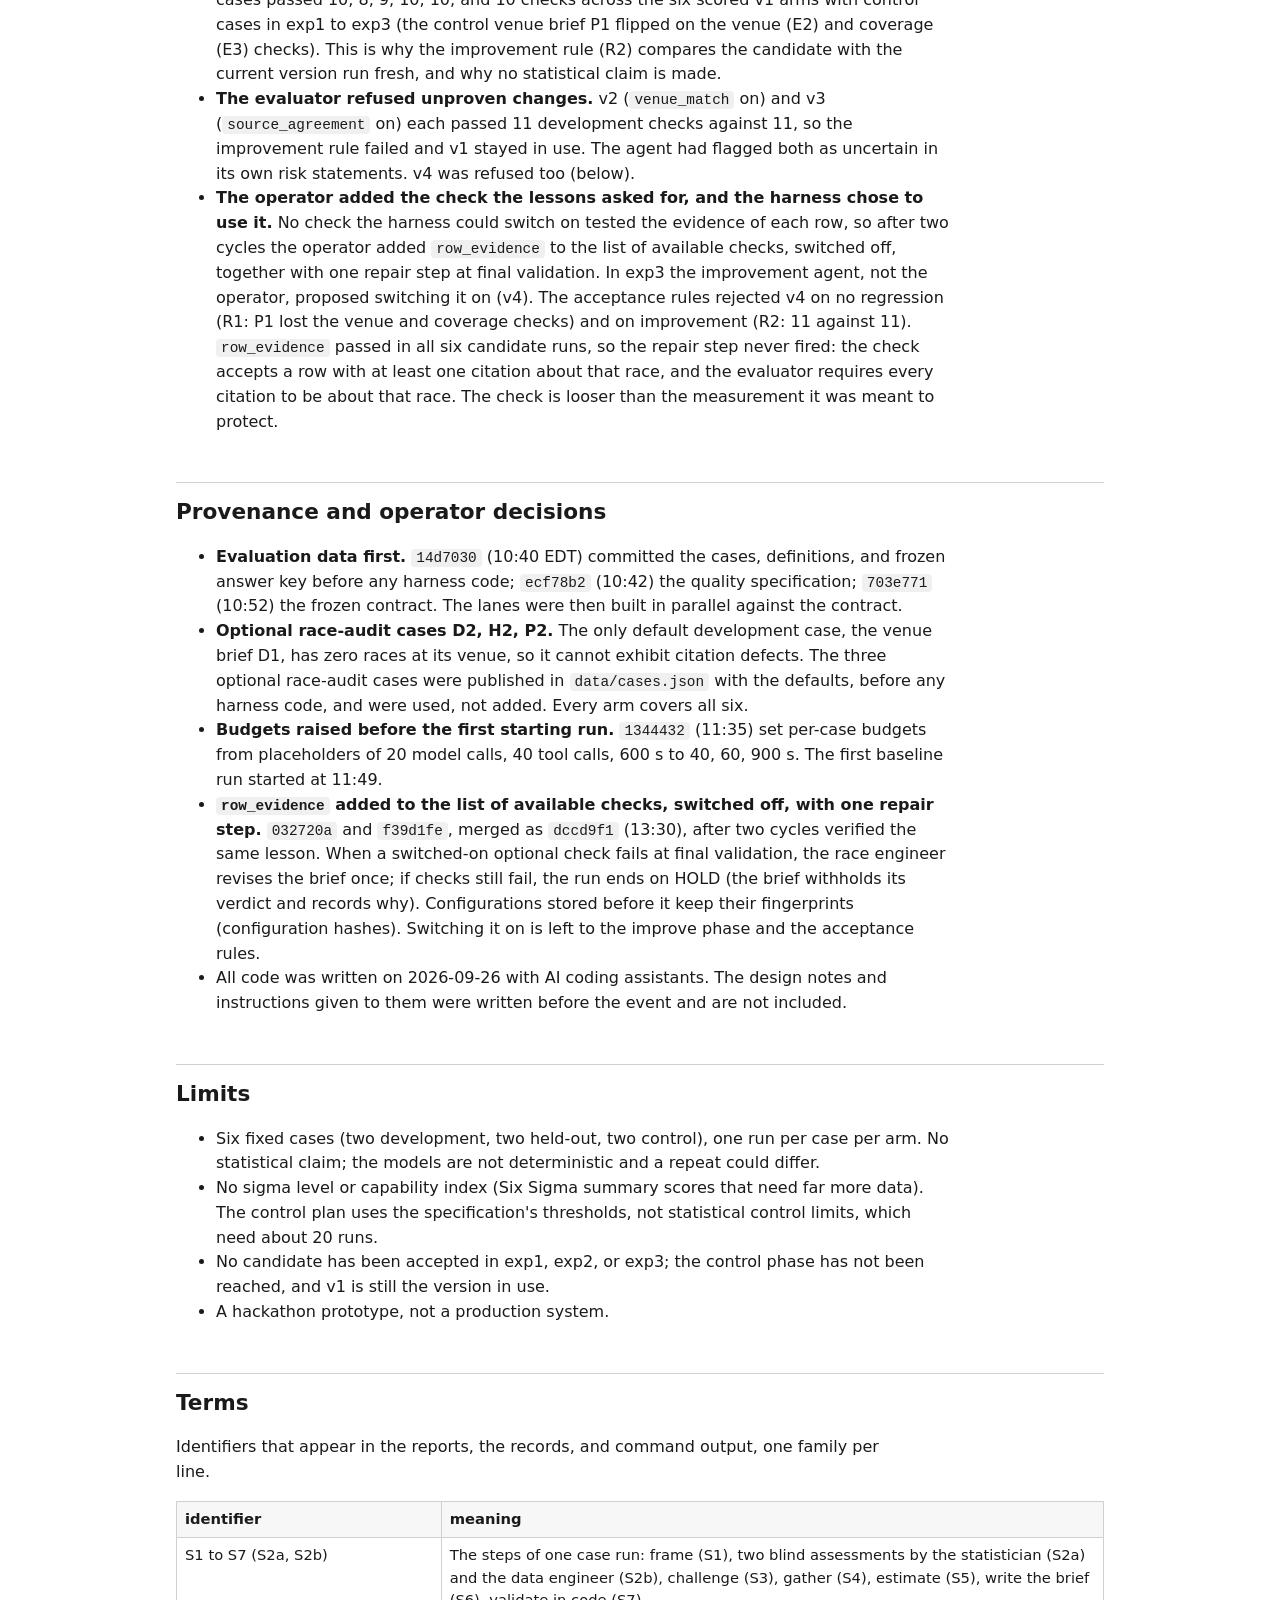
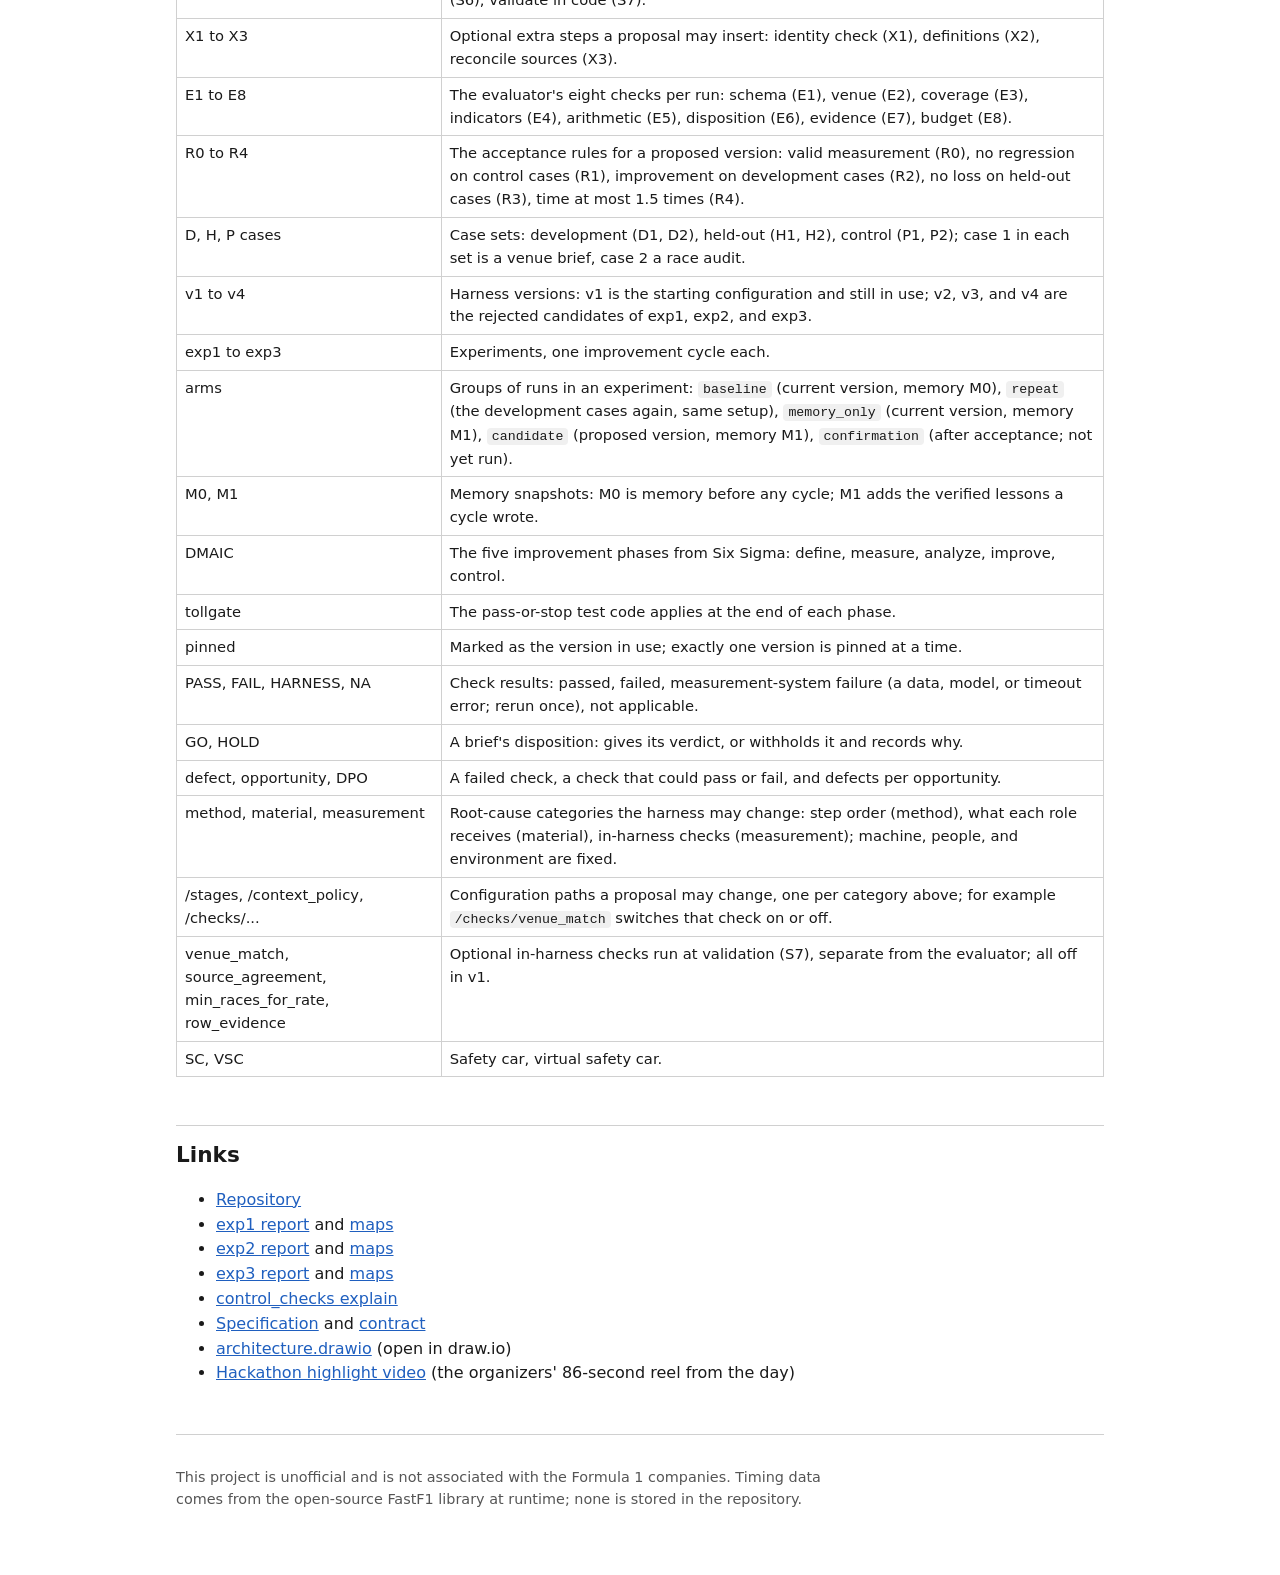
==== commit 93961c9d: "Add hackathon highlight video page The organizers' 86-second highlight reel, re-encoded from 4K to 1" ====
--- a/docs/index.html
+++ b/docs/index.html
@@ -418,6 +418,7 @@
 <li><a href="https://github.com/TallGibbs/race-engineer-adaptive-harness/blob/main/reports/explain_control_checks.md">control_checks explain</a></li>
 <li><a href="https://github.com/TallGibbs/race-engineer-adaptive-harness/blob/main/SPECIFICATION.md">Specification</a> and <a href="https://github.com/TallGibbs/race-engineer-adaptive-harness/blob/main/CONTRACT.md">contract</a></li>
 <li><a href="architecture.drawio">architecture.drawio</a> (open in draw.io)</li>
+<li><a href="highlight/">Hackathon highlight video</a> (the organizers' 86-second reel from the day)</li>
 </ul>
 </section>
 
